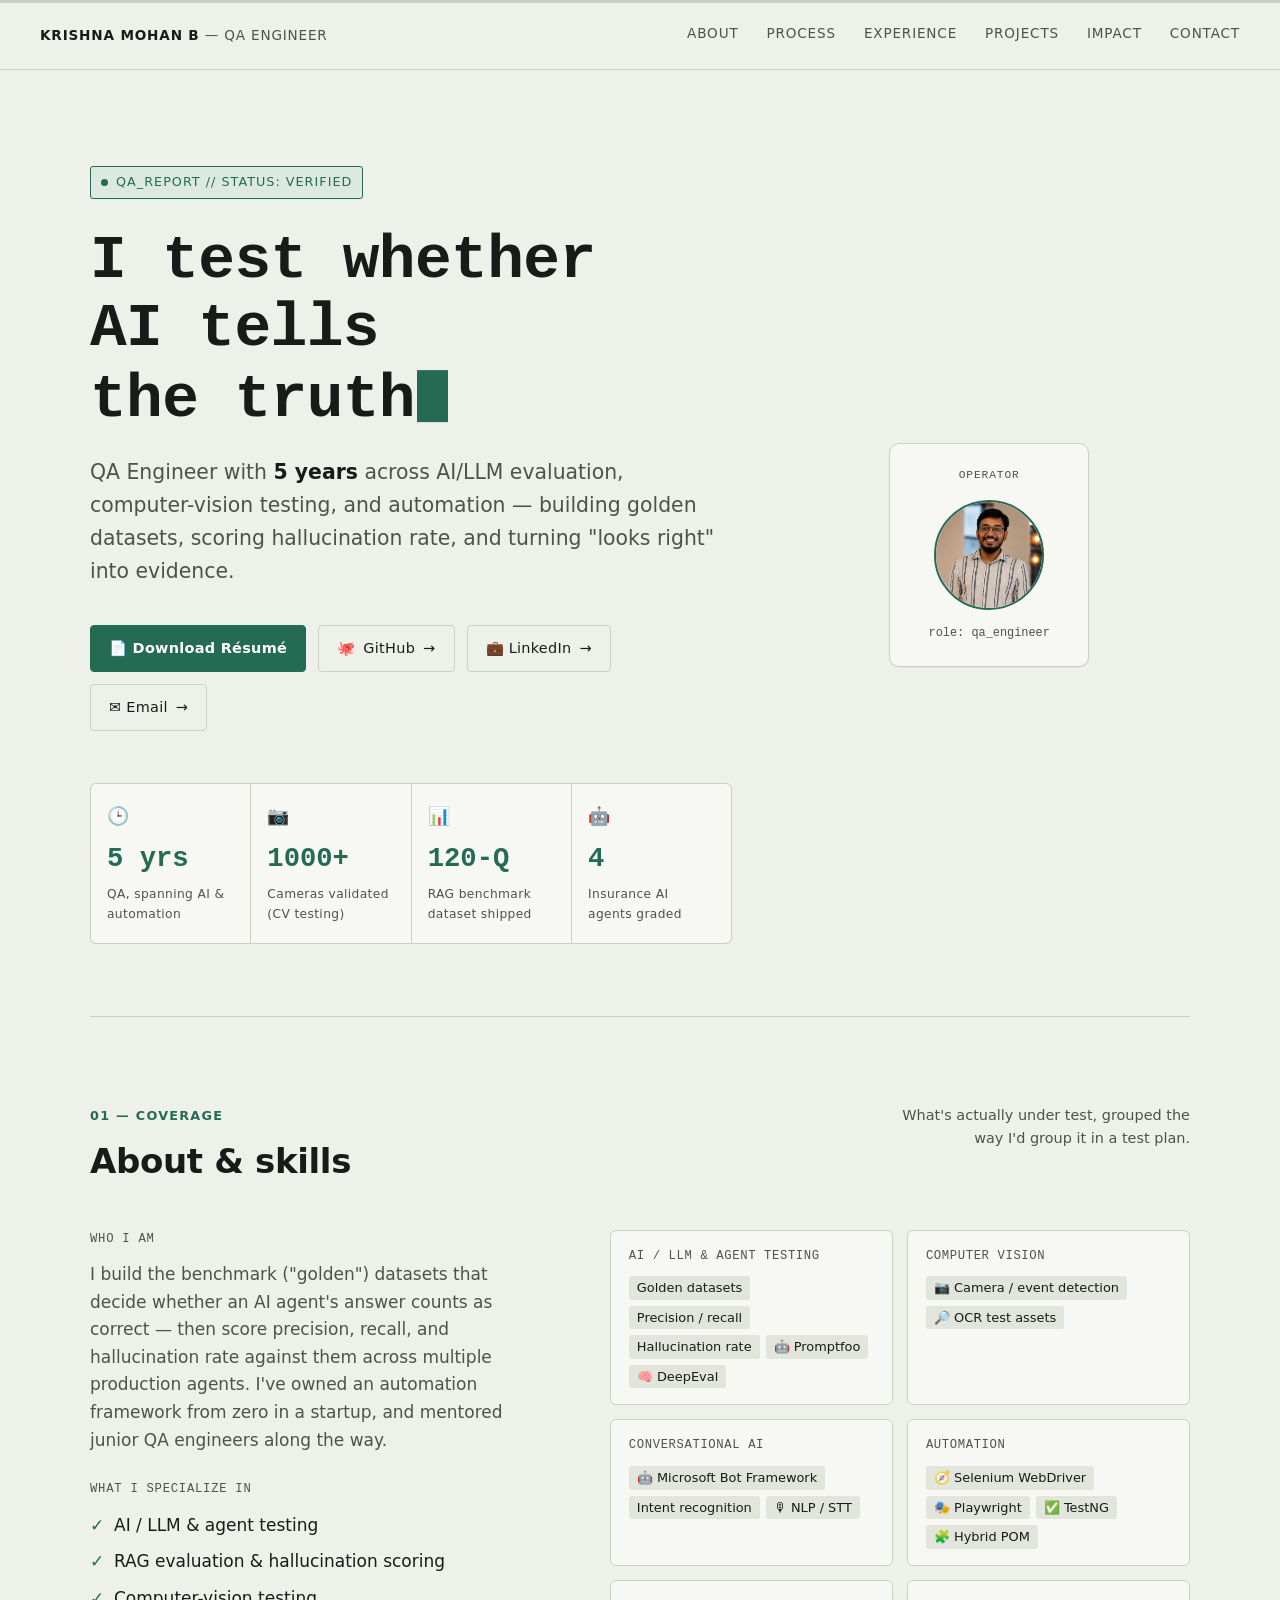
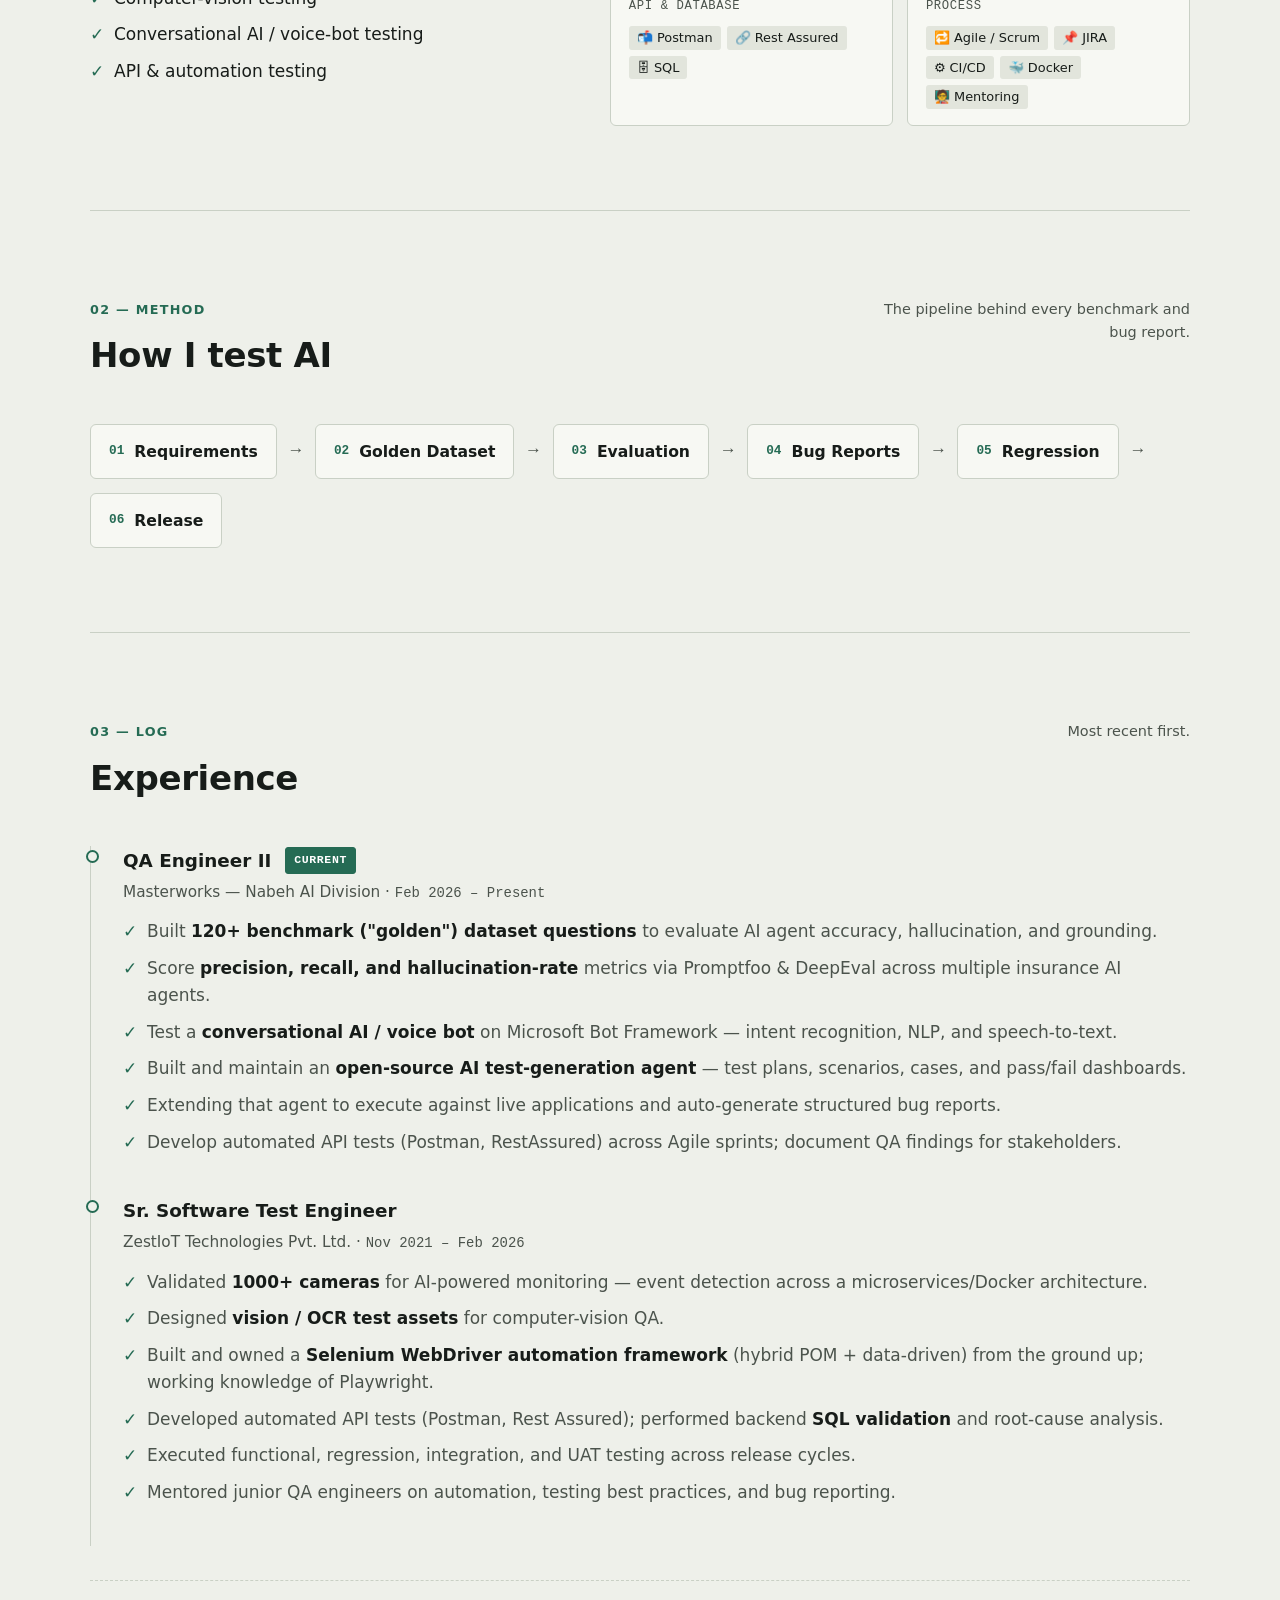
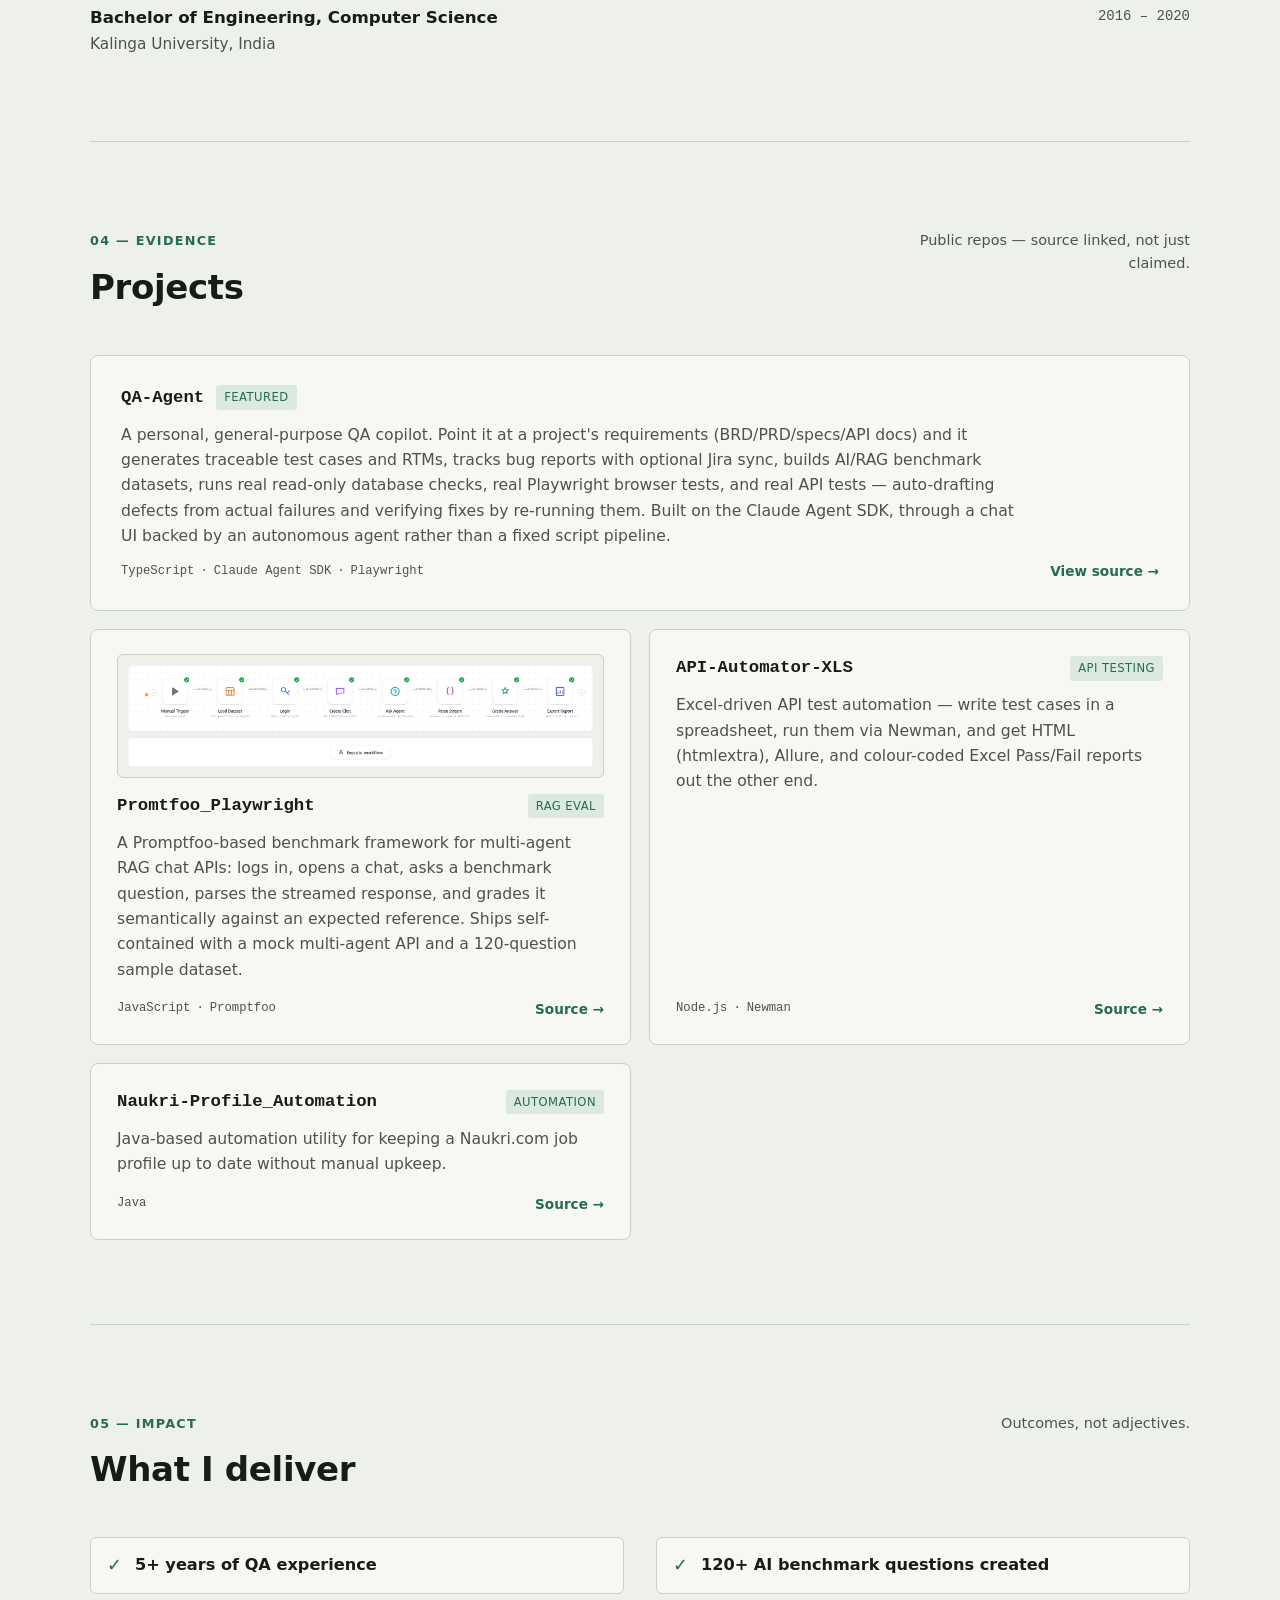
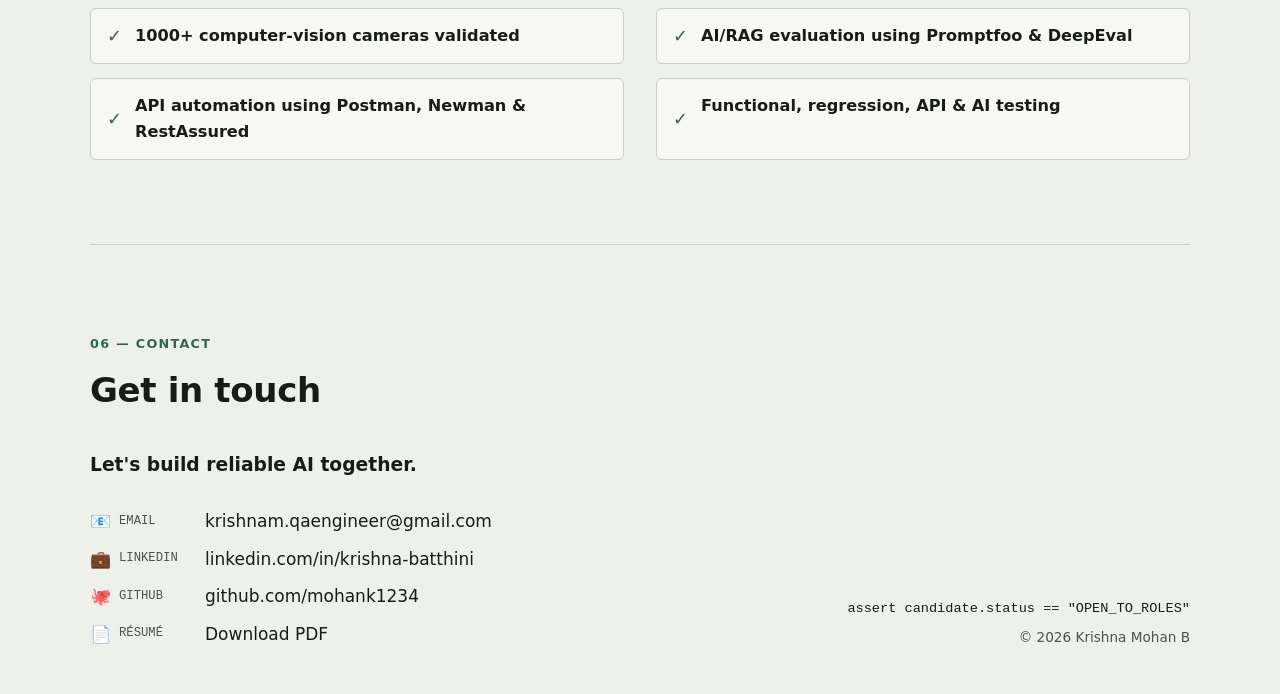
==== index.html @ fca9811e "Add hero photo, process/impact sections, mobile nav, and scroll polish Adds headshot and project scr" ====
<!doctype html>
<html lang="en">
<head>
<meta charset="UTF-8">
<meta name="viewport" content="width=device-width, initial-scale=1.0">
<meta name="description" content="QA Engineer specializing in AI/LLM evaluation, computer-vision testing, and automation.">
<title>Krishna Mohan B — QA Engineer, AI Testing &amp; Automation</title>
<style>
  :root {
    --paper: #EEF0EA;
    --paper-raised: #F7F8F3;
    --ink: #171C19;
    --ink-dim: #4B534C;
    --line: #C9D0C5;
    --accent: #256B54;
    --accent-ink: #FFFFFF;
    --accent-soft: #DCE9E1;
    --neutral-pill: #E2E5DC;
    --shadow: 0 1px 0 rgba(23,28,25,0.06);
  }
  @media (prefers-color-scheme: dark) {
    :root {
      --paper: #10130F;
      --paper-raised: #171B15;
      --ink: #E7EAE1;
      --ink-dim: #9CA69B;
      --line: #2B322A;
      --accent: #4FAE8D;
      --accent-ink: #0B140F;
      --accent-soft: #1D362D;
      --neutral-pill: #1E241C;
      --shadow: 0 1px 0 rgba(0,0,0,0.3);
    }
  }
  :root[data-theme="dark"] {
    --paper: #10130F;
    --paper-raised: #171B15;
    --ink: #E7EAE1;
    --ink-dim: #9CA69B;
    --line: #2B322A;
    --accent: #4FAE8D;
    --accent-ink: #0B140F;
    --accent-soft: #1D362D;
    --neutral-pill: #1E241C;
    --shadow: 0 1px 0 rgba(0,0,0,0.3);
  }
  :root[data-theme="light"] {
    --paper: #EEF0EA;
    --paper-raised: #F7F8F3;
    --ink: #171C19;
    --ink-dim: #4B534C;
    --line: #C9D0C5;
    --accent: #256B54;
    --accent-ink: #FFFFFF;
    --accent-soft: #DCE9E1;
    --neutral-pill: #E2E5DC;
    --shadow: 0 1px 0 rgba(23,28,25,0.06);
  }

  * { box-sizing: border-box; }
  html { -webkit-text-size-adjust: 100%; font-size: 17px; scroll-behavior: smooth; }
  body {
    margin: 0;
    background: var(--paper);
    color: var(--ink);
    font-family: "Segoe UI", ui-sans-serif, system-ui, -apple-system, Roboto, sans-serif;
    line-height: 1.62;
    -webkit-font-smoothing: antialiased;
  }
  @media (prefers-reduced-motion: reduce) { html { scroll-behavior: auto; } }
  .mono {
    font-family: ui-monospace, Consolas, "Cascadia Mono", "Cascadia Code", "SFMono-Regular", Menlo, monospace;
    font-variant-numeric: tabular-nums;
  }
  a { color: inherit; }
  a:focus-visible, button:focus-visible {
    outline: 2px solid var(--accent);
    outline-offset: 3px;
  }
  ::selection { background: var(--accent-soft); }

  .wrap {
    max-width: 1180px;
    margin: 0 auto;
    padding: 0 clamp(20px, 5vw, 40px);
  }
  .prose { max-width: 640px; }

  /* ---------- scroll progress ---------- */
  .scroll-progress { position: fixed; top: 0; left: 0; width: 100%; height: 3px; background: var(--line); z-index: 1000; }
  .scroll-progress-bar { height: 100%; width: 0%; background: var(--accent); }
  @media (prefers-reduced-motion: no-preference) { .scroll-progress-bar { transition: width 0.08s linear; } }

  /* ---------- scroll reveal ---------- */
  .reveal { opacity: 0; transform: translateY(18px); transition: opacity 0.6s ease, transform 0.6s ease; }
  .reveal.in-view { opacity: 1; transform: none; }
  @media (prefers-reduced-motion: reduce) { .reveal { opacity: 1; transform: none; transition: none; } }

  /* ---------- top bar ---------- */
  .topbar {
    display: flex;
    align-items: center;
    justify-content: space-between;
    padding: 22px clamp(20px, 5vw, 40px);
    border-bottom: 1px solid var(--line);
  }
  .brand {
    font-size: 0.8rem;
    letter-spacing: 0.06em;
    text-transform: uppercase;
    color: var(--ink-dim);
  }
  .brand strong { color: var(--ink); font-weight: 700; }
  .topbar nav { display: flex; gap: clamp(14px, 3vw, 28px); }
  .topbar nav a {
    text-decoration: none;
    font-size: 0.8rem;
    letter-spacing: 0.06em;
    text-transform: uppercase;
    color: var(--ink-dim);
    border-bottom: 1px solid transparent;
    padding-bottom: 2px;
    transition: color 0.15s ease, border-color 0.15s ease;
  }
  .topbar nav a:hover { color: var(--ink); border-color: var(--line); }
  .nav-toggle {
    display: none; background: none; border: 1px solid var(--line); border-radius: 4px;
    color: var(--ink); font-size: 1rem; line-height: 1; padding: 7px 11px; cursor: pointer;
  }
  .nav-toggle:hover { border-color: var(--accent); }
  @media (max-width: 700px) {
    .nav-toggle { display: inline-flex; }
    .topbar { position: relative; }
    .topbar nav {
      display: none; position: absolute; top: 100%; left: 0; right: 0;
      flex-direction: column; gap: 16px; background: var(--paper);
      border-bottom: 1px solid var(--line); padding: 20px clamp(20px, 5vw, 40px) 24px;
      box-shadow: 0 6px 16px rgba(0,0,0,0.12); z-index: 900;
    }
    .topbar nav.open { display: flex; }
  }

  /* ---------- hero ---------- */
  .hero { padding: clamp(48px, 9vw, 96px) 0 clamp(40px, 7vw, 72px); }
  .hero-grid { display: grid; grid-template-columns: 1fr; gap: 40px; align-items: center; }
  @media (min-width: 900px) { .hero-grid { grid-template-columns: 1.6fr 1fr; gap: 56px; } }
  .hero-photo { display: flex; justify-content: center; order: -1; }
  @media (min-width: 900px) { .hero-photo { order: 0; } }
  .avatar-frame {
    width: 200px; text-align: center; background: var(--paper-raised);
    border: 1px solid var(--line); border-radius: 10px; padding: 22px; box-shadow: var(--shadow);
  }
  .avatar-tag {
    font-family: ui-monospace, Consolas, monospace; font-size: 0.66rem; letter-spacing: 0.08em;
    text-transform: uppercase; color: var(--ink-dim); display: block; margin-bottom: 16px;
  }
  .avatar-initials {
    width: 110px; height: 110px; margin: 0 auto 14px; border-radius: 50%;
    background: var(--accent-soft); border: 2px solid var(--accent);
    display: flex; align-items: center; justify-content: center;
    font-family: ui-monospace, Consolas, monospace; font-weight: 700; font-size: 2rem; color: var(--accent);
  }
  .avatar-photo {
    width: 110px; height: 110px; margin: 0 auto 14px; border-radius: 50%;
    border: 2px solid var(--accent); object-fit: cover; display: block;
  }
  .avatar-sub { font-family: ui-monospace, Consolas, monospace; font-size: 0.7rem; color: var(--ink-dim); display: block; }
  .status-tag {
    display: inline-flex;
    align-items: center;
    gap: 8px;
    font-size: 0.75rem;
    letter-spacing: 0.08em;
    text-transform: uppercase;
    color: var(--accent);
    background: var(--accent-soft);
    border: 1px solid var(--accent);
    border-radius: 3px;
    padding: 5px 10px;
    margin-bottom: 28px;
  }
  .status-dot {
    width: 7px; height: 7px; border-radius: 50%;
    background: var(--accent);
    box-shadow: 0 0 0 0 var(--accent);
    animation: pulse 2.2s ease-in-out infinite;
  }
  @media (prefers-reduced-motion: reduce) { .status-dot { animation: none; } .cursor { animation: none; } }
  @keyframes pulse {
    0%, 100% { box-shadow: 0 0 0 0 rgba(37,107,84,0.35); }
    50% { box-shadow: 0 0 0 5px rgba(37,107,84,0); }
  }

  h1.headline {
    font-family: ui-monospace, Consolas, "Cascadia Mono", "Cascadia Code", "SFMono-Regular", Menlo, monospace;
    font-weight: 700;
    font-size: clamp(2.1rem, 5.6vw, 3.6rem);
    line-height: 1.12;
    letter-spacing: -0.01em;
    text-wrap: balance;
    margin: 0 0 22px;
    max-width: 15ch;
  }
  .cursor {
    display: inline-block;
    width: 0.5em; height: 0.85em;
    background: var(--accent);
    margin-left: 2px;
    transform: translateY(0.1em);
    animation: blink 1s step-start infinite;
  }
  @keyframes blink { 50% { opacity: 0; } }

  .hero-sub {
    font-size: clamp(1.05rem, 2.2vw, 1.2rem);
    color: var(--ink-dim);
    max-width: 56ch;
    margin: 0 0 36px;
  }
  .hero-sub b { color: var(--ink); font-weight: 600; }

  .cta-row { display: flex; flex-wrap: wrap; gap: 12px; margin-bottom: 52px; }
  .btn {
    display: inline-flex; align-items: center; gap: 8px;
    font-size: 0.85rem; letter-spacing: 0.02em;
    text-decoration: none;
    padding: 11px 18px;
    border-radius: 4px;
    border: 1px solid var(--line);
    color: var(--ink);
    transition: border-color 0.15s ease, background 0.15s ease, transform 0.1s ease;
  }
  .btn:hover { border-color: var(--accent); transform: translateY(-1px); }
  .btn.primary {
    background: var(--accent);
    border-color: var(--accent);
    color: var(--accent-ink);
    font-weight: 600;
  }
  .btn.primary:hover { opacity: 0.92; }
  .btn-arrow { display: inline-block; transition: transform 0.15s ease; }
  .btn:hover .btn-arrow { transform: translateX(3px); }
  .btn:hover .icon-flip { display: inline-block; transform: rotate(-10deg); }

  .stat-strip {
    display: grid;
    grid-template-columns: repeat(4, 1fr);
    gap: 1px;
    background: var(--line);
    border: 1px solid var(--line);
    border-radius: 6px;
    overflow: hidden;
  }
  .stat {
    background: var(--paper-raised);
    padding: 18px 16px;
  }
  .stat .num {
    font-family: ui-monospace, Consolas, "Cascadia Mono", monospace;
    font-size: clamp(1.25rem, 2.6vw, 1.6rem);
    font-weight: 700;
    color: var(--accent);
    display: block;
  }
  .stat .label {
    font-size: 0.72rem;
    color: var(--ink-dim);
    letter-spacing: 0.03em;
    margin-top: 4px;
    display: block;
  }
  .stat-icon { font-size: 1.05rem; display: block; margin-bottom: 6px; }
  .stat { transition: transform 0.15s ease, background 0.15s ease; }
  .stat:hover { transform: translateY(-3px); }
  @media (max-width: 640px) { .stat-strip { grid-template-columns: repeat(2, 1fr); } }

  /* ---------- sections ---------- */
  section { padding: clamp(48px, 8vw, 84px) 0; border-top: 1px solid var(--line); }
  .section-head {
    display: flex; align-items: baseline; justify-content: space-between;
    gap: 20px; margin-bottom: 40px; flex-wrap: wrap;
  }
  .eyebrow {
    font-size: 0.75rem;
    letter-spacing: 0.1em;
    text-transform: uppercase;
    color: var(--accent);
    font-weight: 600;
  }
  h2.section-title {
    font-size: clamp(1.5rem, 3.2vw, 2rem);
    margin: 6px 0 0;
    letter-spacing: -0.01em;
    text-wrap: balance;
  }
  .section-note {
    font-size: 0.85rem;
    color: var(--ink-dim);
    max-width: 34ch;
    text-align: right;
  }
  @media (max-width: 640px) { .section-note { text-align: left; } }

  /* ---------- about / skills ---------- */
  .about-grid { display: grid; grid-template-columns: 1.1fr 1.4fr; gap: clamp(32px, 5vw, 64px); }
  @media (max-width: 800px) { .about-grid { grid-template-columns: 1fr; } }
  .about-grid p { color: var(--ink-dim); margin: 0 0 16px; }
  .about-grid p:last-child { margin-bottom: 0; }
  .sub-eyebrow {
    font-family: ui-monospace, Consolas, monospace; font-size: 0.72rem; letter-spacing: 0.06em;
    text-transform: uppercase; color: var(--ink-dim); display: block; margin: 26px 0 12px;
  }
  .sub-eyebrow:first-child { margin-top: 0; }
  .check-list { list-style: none; margin: 0 0 8px; padding: 0; display: grid; gap: 9px; }
  .check-list li { position: relative; padding-left: 24px; color: var(--ink); }
  .check-list li::before { content: "✓"; position: absolute; left: 0; color: var(--accent); font-weight: 700; }

  /* ---------- process ---------- */
  .process-flow { display: flex; flex-wrap: wrap; align-items: center; gap: 14px; }
  .process-step {
    display: flex; align-items: center; gap: 10px; background: var(--paper-raised);
    border: 1px solid var(--line); border-radius: 6px; padding: 14px 18px;
    transition: transform 0.15s ease;
  }
  .process-step:hover { transform: translateY(-3px); }
  .process-step .step-num { color: var(--accent); font-weight: 700; font-size: 0.75rem; }
  .process-step .step-label { font-size: 0.92rem; font-weight: 600; }
  .process-arrow { color: var(--ink-dim); font-size: 1rem; }
  @media (max-width: 700px) {
    .process-flow { flex-direction: column; align-items: stretch; }
    .process-step { width: 100%; }
    .process-arrow { transform: rotate(90deg); margin-left: 20px; }
  }

  .coverage { display: grid; grid-template-columns: 1fr 1fr; gap: 14px; }
  @media (max-width: 520px) { .coverage { grid-template-columns: 1fr; } }
  .coverage-item {
    background: var(--paper-raised);
    border: 1px solid var(--line);
    border-radius: 6px;
    padding: 16px 18px;
  }
  .coverage-item .cat {
    font-family: ui-monospace, Consolas, monospace;
    font-size: 0.72rem;
    letter-spacing: 0.05em;
    text-transform: uppercase;
    color: var(--ink-dim);
    display: block;
    margin-bottom: 10px;
  }
  .tag-row { display: flex; flex-wrap: wrap; gap: 6px; }
  .tag {
    font-size: 0.76rem;
    background: var(--neutral-pill);
    color: var(--ink);
    border-radius: 3px;
    padding: 4px 8px;
    line-height: 1.2;
  }

  /* ---------- experience ---------- */
  .timeline { position: relative; }
  .entry { position: relative; padding: 0 0 40px 32px; border-left: 1px solid var(--line); }
  .entry:last-child { padding-bottom: 0; }
  .entry::before {
    content: "";
    position: absolute; left: -5px; top: 4px;
    width: 9px; height: 9px; border-radius: 50%;
    background: var(--paper); border: 2px solid var(--accent);
  }
  .entry-head {
    display: flex; flex-wrap: wrap; align-items: center; gap: 10px 14px;
    margin-bottom: 4px;
  }
  .role { font-size: 1.08rem; font-weight: 700; }
  .pill {
    font-family: ui-monospace, Consolas, monospace;
    font-size: 0.68rem; letter-spacing: 0.05em; text-transform: uppercase;
    padding: 3px 8px; border-radius: 3px;
    border: 1px solid var(--line); color: var(--ink-dim);
  }
  .pill.current { background: var(--accent); border-color: var(--accent); color: var(--accent-ink); font-weight: 700; }
  .company-line {
    font-size: 0.9rem; color: var(--ink-dim); margin-bottom: 14px;
  }
  .dates { font-family: ui-monospace, Consolas, monospace; font-size: 0.82rem; }
  .entry ul { margin: 0; padding: 0; color: var(--ink-dim); list-style: none; display: grid; gap: 9px; }
  .entry li { position: relative; padding-left: 24px; margin-bottom: 0; }
  .entry li::before { content: "✓"; position: absolute; left: 0; color: var(--accent); font-weight: 700; }
  .entry li b { color: var(--ink); font-weight: 600; }
  .edu {
    margin-top: 34px; padding-top: 24px; border-top: 1px dashed var(--line);
    display: flex; justify-content: space-between; flex-wrap: wrap; gap: 8px;
  }
  .edu .role { font-size: 0.98rem; }
  .edu .company-line { margin-bottom: 0; }

  /* ---------- projects ---------- */
  .project-featured {
    display: grid; grid-template-columns: 1fr auto; gap: 20px;
    background: var(--paper-raised); border: 1px solid var(--line); border-radius: 8px;
    padding: 28px 30px; margin-bottom: 18px;
    transition: transform 0.15s ease, box-shadow 0.15s ease;
  }
  .project-featured:hover, .card:hover { transform: translateY(-4px); box-shadow: 0 10px 24px rgba(0,0,0,0.14); }
  @media (max-width: 640px) { .project-featured { grid-template-columns: 1fr; } }
  .proj-grid { display: grid; grid-template-columns: 1fr 1fr; gap: 18px; }
  @media (max-width: 680px) { .proj-grid { grid-template-columns: 1fr; } }
  .card {
    background: var(--paper-raised); border: 1px solid var(--line); border-radius: 8px;
    padding: 24px 26px; display: flex; flex-direction: column;
    transition: transform 0.15s ease, box-shadow 0.15s ease;
  }
  .proj-top { display: flex; align-items: center; justify-content: space-between; gap: 12px; margin-bottom: 10px; }
  .proj-name { font-family: ui-monospace, Consolas, monospace; font-weight: 700; font-size: 1.02rem; }
  .badge {
    font-size: 0.68rem; letter-spacing: 0.04em; text-transform: uppercase;
    color: var(--accent); background: var(--accent-soft);
    border-radius: 3px; padding: 3px 8px; white-space: nowrap;
  }
  .proj-shot {
    background: var(--paper); border: 1px solid var(--line); border-radius: 6px;
    padding: 10px; margin-bottom: 14px;
  }
  .proj-shot img { width: 100%; height: auto; display: block; border-radius: 3px; }
  .proj-desc { color: var(--ink-dim); font-size: 0.92rem; margin: 0 0 16px; flex-grow: 1; }
  .proj-foot { display: flex; align-items: center; justify-content: space-between; gap: 12px; flex-wrap: wrap; }
  .stack-tags { display: flex; flex-wrap: wrap; gap: 6px; }
  .stack-tag { font-size: 0.72rem; color: var(--ink-dim); font-family: ui-monospace, Consolas, monospace; }
  .src-link {
    font-size: 0.8rem; text-decoration: none; color: var(--accent); font-weight: 600;
    white-space: nowrap;
  }
  .src-link:hover { text-decoration: underline; }
  .src-link .btn-arrow { display: inline-block; transition: transform 0.15s ease; }
  .src-link:hover .btn-arrow { transform: translateX(3px); }

  /* ---------- impact ---------- */
  .impact-list {
    list-style: none; margin: 0; padding: 0;
    display: grid; grid-template-columns: 1fr 1fr; gap: 14px 32px;
  }
  @media (max-width: 700px) { .impact-list { grid-template-columns: 1fr; } }
  .impact-list li {
    position: relative; padding: 14px 18px 14px 44px;
    background: var(--paper-raised); border: 1px solid var(--line); border-radius: 6px;
    font-size: 0.95rem; font-weight: 600;
    transition: transform 0.15s ease;
  }
  .impact-list li:hover { transform: translateY(-3px); }
  .impact-list li::before {
    content: "✓"; position: absolute; left: 16px; top: 50%; transform: translateY(-50%);
    color: var(--accent); font-weight: 700; font-size: 1.05rem;
  }

  /* ---------- footer / contact ---------- */
  footer { padding: clamp(48px, 8vw, 84px) 0 48px; border-top: 1px solid var(--line); }
  .contact-tagline { font-size: 1.1rem; font-weight: 600; margin: -8px 0 28px; }
  .contact-grid {
    display: flex; justify-content: space-between; align-items: flex-end; flex-wrap: wrap; gap: 28px;
  }
  .contact-list { display: flex; flex-direction: column; gap: 10px; }
  .contact-list a {
    text-decoration: none; font-size: 1rem; display: inline-flex; align-items: center; gap: 8px;
  }
  .contact-list a:hover { color: var(--accent); }
  .contact-list .k {
    font-family: ui-monospace, Consolas, monospace; font-size: 0.72rem; color: var(--ink-dim); text-transform: uppercase;
    width: 78px; display: inline-block;
  }
  .sign-off { font-size: 0.8rem; color: var(--ink-dim); text-align: right; }
  .sign-off .mono { color: var(--ink); }
  @media (max-width: 640px) { .contact-grid { flex-direction: column; align-items: flex-start; } .sign-off { text-align: left; } }
</style>
</head>
<body>
<div class="scroll-progress"><div class="scroll-progress-bar" id="scrollBar"></div></div>
<div class="topbar">
  <div class="brand"><strong>Krishna Mohan B</strong> — QA Engineer</div>
  <button class="nav-toggle" id="navToggle" aria-label="Toggle navigation" aria-expanded="false">☰</button>
  <nav id="siteNav">
    <a href="#about">About</a>
    <a href="#process">Process</a>
    <a href="#experience">Experience</a>
    <a href="#projects">Projects</a>
    <a href="#impact">Impact</a>
    <a href="#contact">Contact</a>
  </nav>
</div>

<div class="wrap">

  <section class="hero" style="border-top:none;">
    <div class="hero-grid">
      <div>
        <span class="status-tag"><span class="status-dot"></span>QA_REPORT // STATUS: VERIFIED</span>
        <h1 class="headline">I test whether AI tells the truth<span class="cursor"></span></h1>
        <p class="hero-sub">QA Engineer with <b>5 years</b> across AI/LLM evaluation, computer-vision testing, and automation — building golden datasets, scoring hallucination rate, and turning "looks right" into evidence.</p>
        <div class="cta-row">
          <a class="btn primary" id="resume-link" href="Krishna_Mohan_B_Resume.pdf" download="Krishna_Mohan_B_Resume.pdf">📄 Download Résumé</a>
          <a class="btn" href="https://github.com/mohank1234" target="_blank" rel="noopener"><span class="icon-flip">🐙</span> GitHub <span class="btn-arrow">→</span></a>
          <a class="btn" href="https://linkedin.com/in/krishna-batthini" target="_blank" rel="noopener">💼 LinkedIn <span class="btn-arrow">→</span></a>
          <a class="btn" href="mailto:krishnam.qaengineer@gmail.com">✉️ Email <span class="btn-arrow">→</span></a>
        </div>
        <div class="stat-strip">
          <div class="stat"><span class="stat-icon">🕒</span><span class="num mono">5 yrs</span><span class="label">QA, spanning AI &amp; automation</span></div>
          <div class="stat"><span class="stat-icon">📷</span><span class="num mono">1000+</span><span class="label">Cameras validated (CV testing)</span></div>
          <div class="stat"><span class="stat-icon">📊</span><span class="num mono">120-Q</span><span class="label">RAG benchmark dataset shipped</span></div>
          <div class="stat"><span class="stat-icon">🤖</span><span class="num mono">4</span><span class="label">Insurance AI agents graded</span></div>
        </div>
      </div>
      <div class="hero-photo">
        <div class="avatar-frame">
          <span class="avatar-tag">Operator</span>
          <img class="avatar-photo" src="headshot.jpg" alt="Krishna Mohan B">
          <span class="avatar-sub">role: qa_engineer</span>
        </div>
      </div>
    </div>
  </section>

  <section id="about" class="reveal">
    <div class="section-head">
      <div><span class="eyebrow">01 — Coverage</span><h2 class="section-title">About &amp; skills</h2></div>
      <div class="section-note">What's actually under test, grouped the way I'd group it in a test plan.</div>
    </div>
    <div class="about-grid">
      <div class="prose">
        <span class="sub-eyebrow">Who I am</span>
        <p>I build the benchmark ("golden") datasets that decide whether an AI agent's answer counts as correct — then score precision, recall, and hallucination rate against them across multiple production agents. I've owned an automation framework from zero in a startup, and mentored junior QA engineers along the way.</p>
        <span class="sub-eyebrow">What I specialize in</span>
        <ul class="check-list">
          <li>AI / LLM &amp; agent testing</li>
          <li>RAG evaluation &amp; hallucination scoring</li>
          <li>Computer-vision testing</li>
          <li>Conversational AI / voice-bot testing</li>
          <li>API &amp; automation testing</li>
        </ul>
      </div>
      <div class="coverage">
        <div class="coverage-item">
          <span class="cat">AI / LLM &amp; agent testing</span>
          <div class="tag-row">
            <span class="tag">Golden datasets</span><span class="tag">Precision / recall</span>
            <span class="tag">Hallucination rate</span><span class="tag">🤖 Promptfoo</span><span class="tag">🧠 DeepEval</span>
          </div>
        </div>
        <div class="coverage-item">
          <span class="cat">Computer vision</span>
          <div class="tag-row">
            <span class="tag">📷 Camera / event detection</span><span class="tag">🔎 OCR test assets</span>
          </div>
        </div>
        <div class="coverage-item">
          <span class="cat">Conversational AI</span>
          <div class="tag-row">
            <span class="tag">🤖 Microsoft Bot Framework</span><span class="tag">Intent recognition</span><span class="tag">🎙 NLP / STT</span>
          </div>
        </div>
        <div class="coverage-item">
          <span class="cat">Automation</span>
          <div class="tag-row">
            <span class="tag">🧭 Selenium WebDriver</span><span class="tag">🎭 Playwright</span><span class="tag">✅ TestNG</span><span class="tag">🧩 Hybrid POM</span>
          </div>
        </div>
        <div class="coverage-item">
          <span class="cat">API &amp; database</span>
          <div class="tag-row">
            <span class="tag">📬 Postman</span><span class="tag">🔗 Rest Assured</span><span class="tag">🗄 SQL</span>
          </div>
        </div>
        <div class="coverage-item">
          <span class="cat">Process</span>
          <div class="tag-row">
            <span class="tag">🔁 Agile / Scrum</span><span class="tag">📌 JIRA</span><span class="tag">⚙ CI/CD</span><span class="tag">🐳 Docker</span><span class="tag">🧑‍🏫 Mentoring</span>
          </div>
        </div>
      </div>
    </div>
  </section>

  <section id="process" class="reveal">
    <div class="section-head">
      <div><span class="eyebrow">02 — Method</span><h2 class="section-title">How I test AI</h2></div>
      <div class="section-note">The pipeline behind every benchmark and bug report.</div>
    </div>
    <div class="process-flow">
      <div class="process-step"><span class="step-num mono">01</span><span class="step-label">Requirements</span></div>
      <span class="process-arrow mono">→</span>
      <div class="process-step"><span class="step-num mono">02</span><span class="step-label">Golden Dataset</span></div>
      <span class="process-arrow mono">→</span>
      <div class="process-step"><span class="step-num mono">03</span><span class="step-label">Evaluation</span></div>
      <span class="process-arrow mono">→</span>
      <div class="process-step"><span class="step-num mono">04</span><span class="step-label">Bug Reports</span></div>
      <span class="process-arrow mono">→</span>
      <div class="process-step"><span class="step-num mono">05</span><span class="step-label">Regression</span></div>
      <span class="process-arrow mono">→</span>
      <div class="process-step"><span class="step-num mono">06</span><span class="step-label">Release</span></div>
    </div>
  </section>

  <section id="experience" class="reveal">
    <div class="section-head">
      <div><span class="eyebrow">03 — Log</span><h2 class="section-title">Experience</h2></div>
      <div class="section-note">Most recent first.</div>
    </div>
    <div class="timeline">
      <div class="entry">
        <div class="entry-head">
          <span class="role">QA Engineer II</span>
          <span class="pill current">Current</span>
        </div>
        <div class="company-line">Masterworks — Nabeh AI Division · <span class="dates">Feb 2026 – Present</span></div>
        <ul>
          <li>Built <b>120+ benchmark ("golden") dataset questions</b> to evaluate AI agent accuracy, hallucination, and grounding.</li>
          <li>Score <b>precision, recall, and hallucination-rate</b> metrics via Promptfoo &amp; DeepEval across multiple insurance AI agents.</li>
          <li>Test a <b>conversational AI / voice bot</b> on Microsoft Bot Framework — intent recognition, NLP, and speech-to-text.</li>
          <li>Built and maintain an <b>open-source AI test-generation agent</b> — test plans, scenarios, cases, and pass/fail dashboards.</li>
          <li>Extending that agent to execute against live applications and auto-generate structured bug reports.</li>
          <li>Develop automated API tests (Postman, RestAssured) across Agile sprints; document QA findings for stakeholders.</li>
        </ul>
      </div>
      <div class="entry">
        <div class="entry-head">
          <span class="role">Sr. Software Test Engineer</span>
        </div>
        <div class="company-line">ZestIoT Technologies Pvt. Ltd. · <span class="dates">Nov 2021 – Feb 2026</span></div>
        <ul>
          <li>Validated <b>1000+ cameras</b> for AI-powered monitoring — event detection across a microservices/Docker architecture.</li>
          <li>Designed <b>vision / OCR test assets</b> for computer-vision QA.</li>
          <li>Built and owned a <b>Selenium WebDriver automation framework</b> (hybrid POM + data-driven) from the ground up; working knowledge of Playwright.</li>
          <li>Developed automated API tests (Postman, Rest Assured); performed backend <b>SQL validation</b> and root-cause analysis.</li>
          <li>Executed functional, regression, integration, and UAT testing across release cycles.</li>
          <li>Mentored junior QA engineers on automation, testing best practices, and bug reporting.</li>
        </ul>
      </div>
      <div class="edu">
        <div>
          <div class="role">Bachelor of Engineering, Computer Science</div>
          <div class="company-line">Kalinga University, India</div>
        </div>
        <div class="dates" style="color:var(--ink-dim);">2016 – 2020</div>
      </div>
    </div>
  </section>

  <section id="projects" class="reveal">
    <div class="section-head">
      <div><span class="eyebrow">04 — Evidence</span><h2 class="section-title">Projects</h2></div>
      <div class="section-note">Public repos — source linked, not just claimed.</div>
    </div>

    <div class="project-featured">
      <div>
        <div class="proj-top" style="justify-content:flex-start; gap:12px;">
          <span class="proj-name">QA-Agent</span>
          <span class="badge">Featured</span>
        </div>
        <p class="proj-desc" style="margin-bottom:14px;">A personal, general-purpose QA copilot. Point it at a project's requirements (BRD/PRD/specs/API docs) and it generates traceable test cases and RTMs, tracks bug reports with optional Jira sync, builds AI/RAG benchmark datasets, runs real read-only database checks, real Playwright browser tests, and real API tests — auto-drafting defects from actual failures and verifying fixes by re-running them. Built on the Claude Agent SDK, through a chat UI backed by an autonomous agent rather than a fixed script pipeline.</p>
        <div class="stack-tags">
          <span class="stack-tag">TypeScript</span><span class="stack-tag">·</span>
          <span class="stack-tag">Claude Agent SDK</span><span class="stack-tag">·</span>
          <span class="stack-tag">Playwright</span>
        </div>
      </div>
      <div style="display:flex; align-items:flex-end;">
        <a class="src-link" href="https://github.com/mohank1234/QA-Agent" target="_blank" rel="noopener">View source <span class="btn-arrow">→</span></a>
      </div>
    </div>

    <div class="proj-grid">
      <div class="card">
        <div class="proj-shot"><img src="project-promtfoo.png" alt="Promtfoo_Playwright evaluation pipeline: load dataset, login, create chat, ask agent, parse stream, grade answer, export report" loading="lazy"></div>
        <div class="proj-top">
          <span class="proj-name">Promtfoo_Playwright</span>
          <span class="badge">RAG eval</span>
        </div>
        <p class="proj-desc">A Promptfoo-based benchmark framework for multi-agent RAG chat APIs: logs in, opens a chat, asks a benchmark question, parses the streamed response, and grades it semantically against an expected reference. Ships self-contained with a mock multi-agent API and a 120-question sample dataset.</p>
        <div class="proj-foot">
          <div class="stack-tags"><span class="stack-tag">JavaScript</span><span class="stack-tag">·</span><span class="stack-tag">Promptfoo</span></div>
          <a class="src-link" href="https://github.com/mohank1234/Promtfoo_Playwright" target="_blank" rel="noopener">Source <span class="btn-arrow">→</span></a>
        </div>
      </div>
      <div class="card">
        <div class="proj-top">
          <span class="proj-name">API-Automator-XLS</span>
          <span class="badge">API testing</span>
        </div>
        <p class="proj-desc">Excel-driven API test automation — write test cases in a spreadsheet, run them via Newman, and get HTML (htmlextra), Allure, and colour-coded Excel Pass/Fail reports out the other end.</p>
        <div class="proj-foot">
          <div class="stack-tags"><span class="stack-tag">Node.js</span><span class="stack-tag">·</span><span class="stack-tag">Newman</span></div>
          <a class="src-link" href="https://github.com/mohank1234/API-Automator-XLS" target="_blank" rel="noopener">Source <span class="btn-arrow">→</span></a>
        </div>
      </div>
      <div class="card">
        <div class="proj-top">
          <span class="proj-name">Naukri-Profile_Automation</span>
          <span class="badge">Automation</span>
        </div>
        <p class="proj-desc">Java-based automation utility for keeping a Naukri.com job profile up to date without manual upkeep.</p>
        <div class="proj-foot">
          <div class="stack-tags"><span class="stack-tag">Java</span></div>
          <a class="src-link" href="https://github.com/mohank1234/Naukri-Profile_Automation" target="_blank" rel="noopener">Source <span class="btn-arrow">→</span></a>
        </div>
      </div>
    </div>
  </section>

  <section id="impact" class="reveal">
    <div class="section-head">
      <div><span class="eyebrow">05 — Impact</span><h2 class="section-title">What I deliver</h2></div>
      <div class="section-note">Outcomes, not adjectives.</div>
    </div>
    <ul class="impact-list">
      <li>5+ years of QA experience</li>
      <li>120+ AI benchmark questions created</li>
      <li>1000+ computer-vision cameras validated</li>
      <li>AI/RAG evaluation using Promptfoo &amp; DeepEval</li>
      <li>API automation using Postman, Newman &amp; RestAssured</li>
      <li>Functional, regression, API &amp; AI testing</li>
    </ul>
  </section>

  <footer id="contact" class="reveal">
    <div class="section-head">
      <div><span class="eyebrow">06 — Contact</span><h2 class="section-title">Get in touch</h2></div>
    </div>
    <p class="contact-tagline">Let's build reliable AI together.</p>
    <div class="contact-grid">
      <div class="contact-list">
        <a href="mailto:krishnam.qaengineer@gmail.com">📧 <span class="k">Email</span> krishnam.qaengineer@gmail.com</a>
        <a href="https://linkedin.com/in/krishna-batthini" target="_blank" rel="noopener">💼 <span class="k">LinkedIn</span> linkedin.com/in/krishna-batthini</a>
        <a href="https://github.com/mohank1234" target="_blank" rel="noopener">🐙 <span class="k">GitHub</span> github.com/mohank1234</a>
        <a href="Krishna_Mohan_B_Resume.pdf" id="resume-link-2" download="Krishna_Mohan_B_Resume.pdf">📄 <span class="k">Résumé</span> Download PDF</a>
      </div>
      <div class="sign-off">
        <div class="mono">assert candidate.status == "OPEN_TO_ROLES"</div>
        <div style="margin-top:6px;">© 2026 Krishna Mohan B</div>
      </div>
    </div>
  </footer>

</div>
<script>
(function(){
  var toggle = document.getElementById('navToggle');
  var nav = document.getElementById('siteNav');
  toggle.addEventListener('click', function(){
    var open = nav.classList.toggle('open');
    toggle.setAttribute('aria-expanded', open ? 'true' : 'false');
  });
  nav.querySelectorAll('a').forEach(function(a){
    a.addEventListener('click', function(){
      nav.classList.remove('open');
      toggle.setAttribute('aria-expanded', 'false');
    });
  });
})();
(function(){
  var bar = document.getElementById('scrollBar');
  function updateBar(){
    var h = document.documentElement;
    var scrollable = h.scrollHeight - h.clientHeight;
    var pct = scrollable > 0 ? (h.scrollTop / scrollable) * 100 : 0;
    bar.style.width = pct + '%';
  }
  window.addEventListener('scroll', updateBar, { passive: true });
  window.addEventListener('resize', updateBar);
  updateBar();
})();
(function(){
  var reduce = window.matchMedia('(prefers-reduced-motion: reduce)').matches;
  var els = document.querySelectorAll('.reveal');
  if (reduce || !('IntersectionObserver' in window)) {
    els.forEach(function(el){ el.classList.add('in-view'); });
    return;
  }
  var io = new IntersectionObserver(function(entries){
    entries.forEach(function(entry){
      if (entry.isIntersecting) {
        entry.target.classList.add('in-view');
        io.unobserve(entry.target);
      }
    });
  }, { threshold: 0.12 });
  els.forEach(function(el){ io.observe(el); });
})();
</script>
</body>
</html>
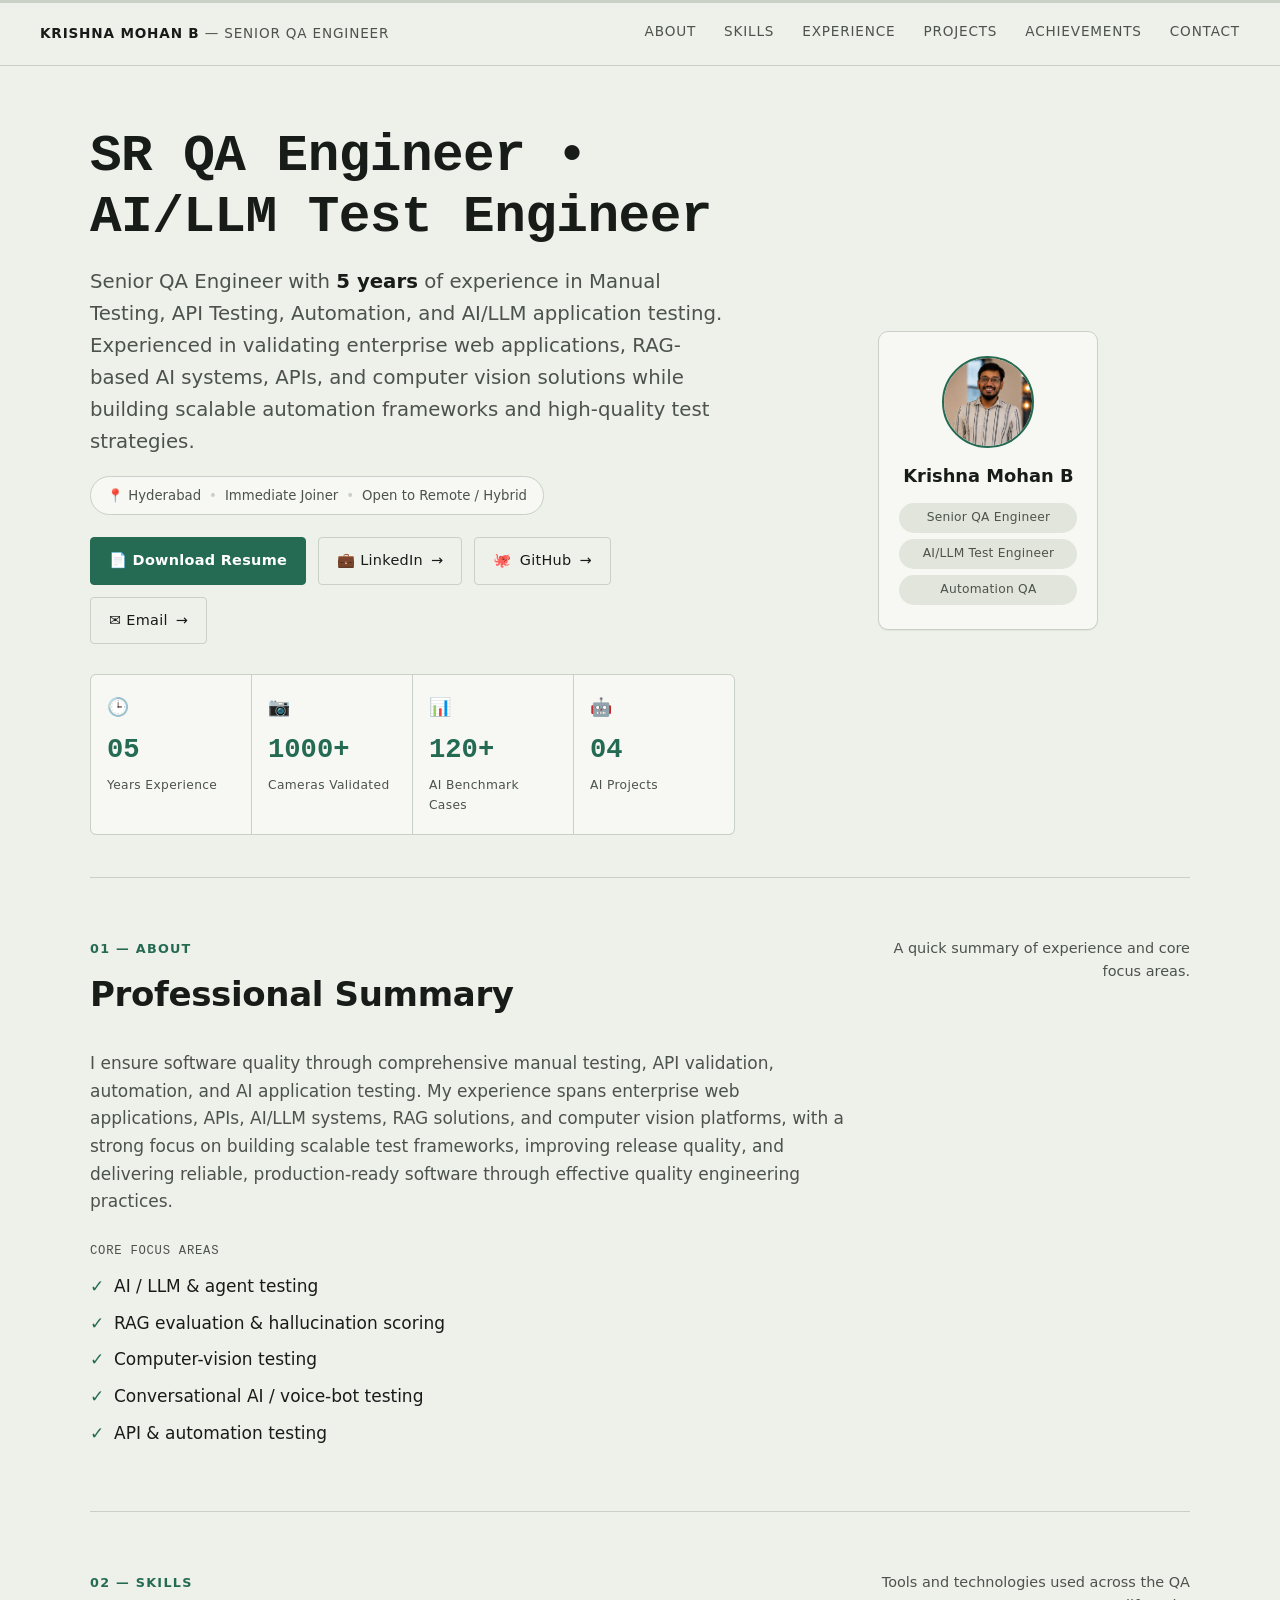
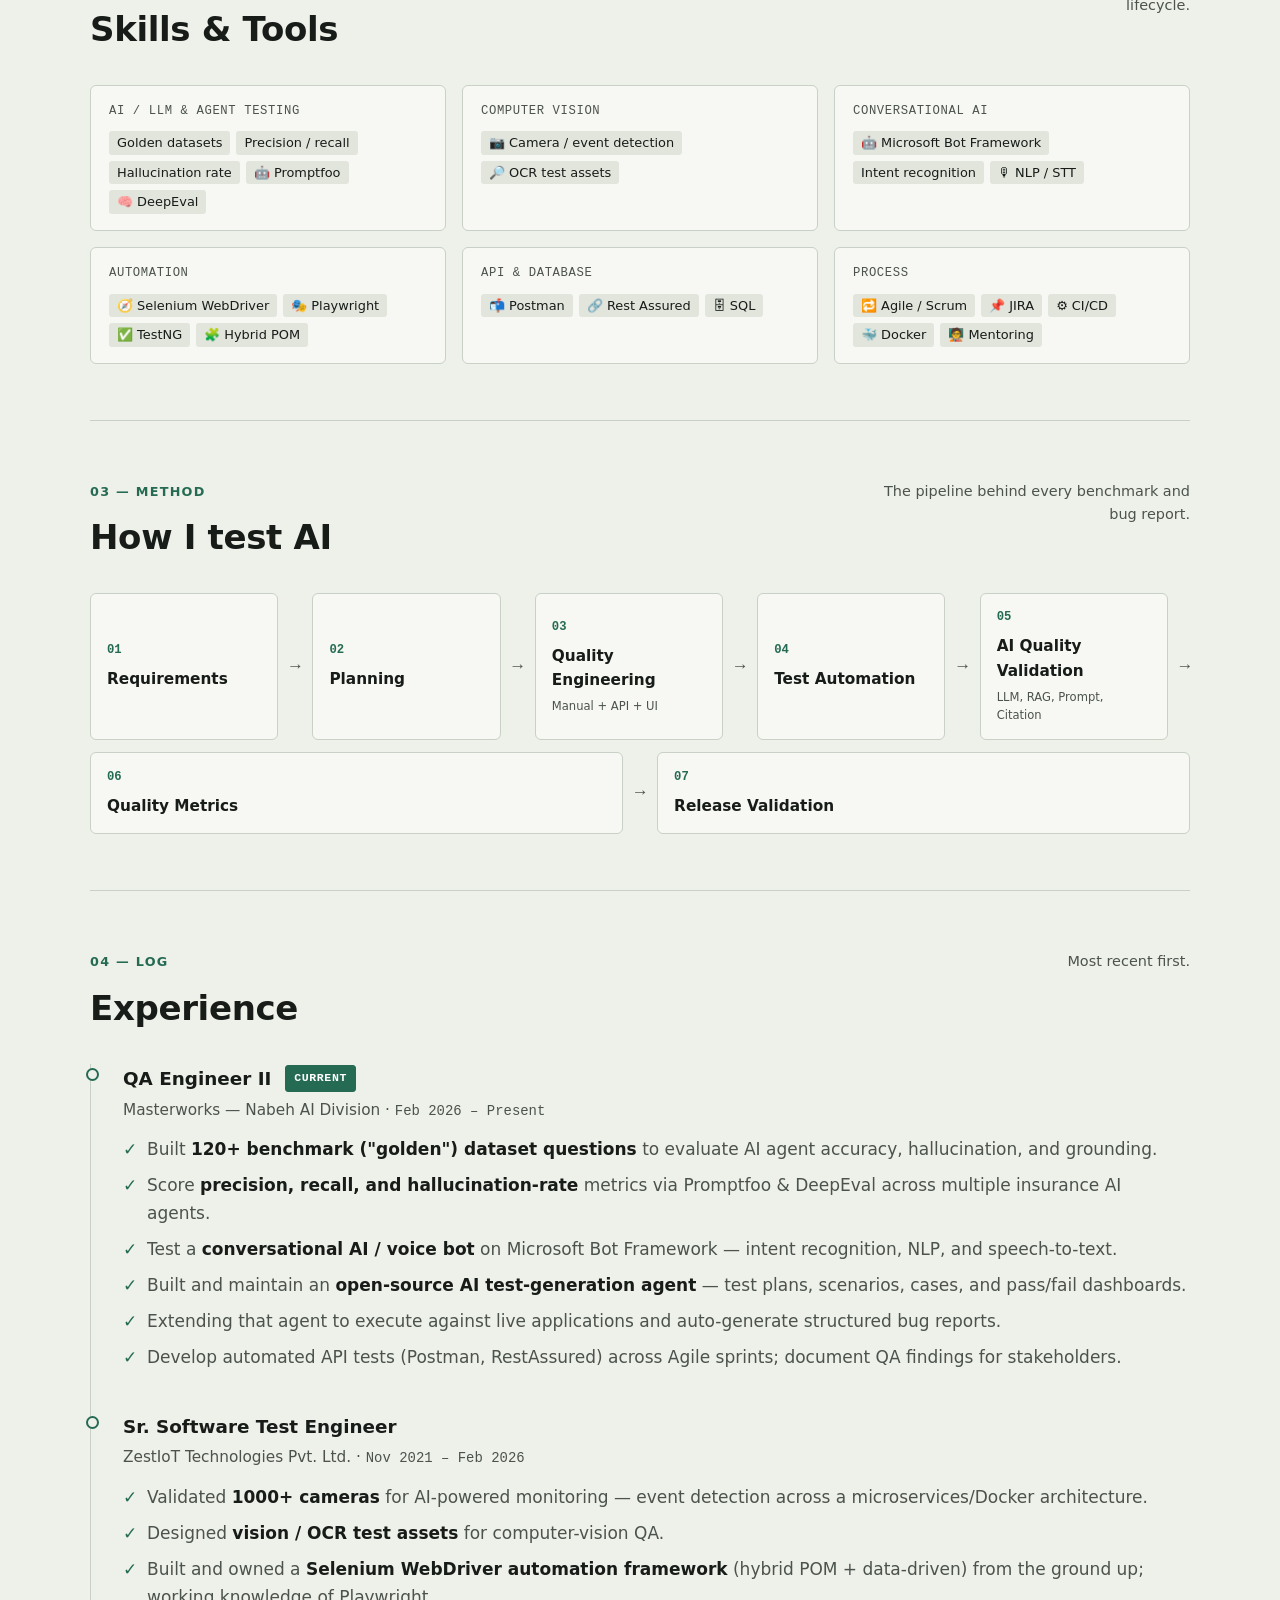
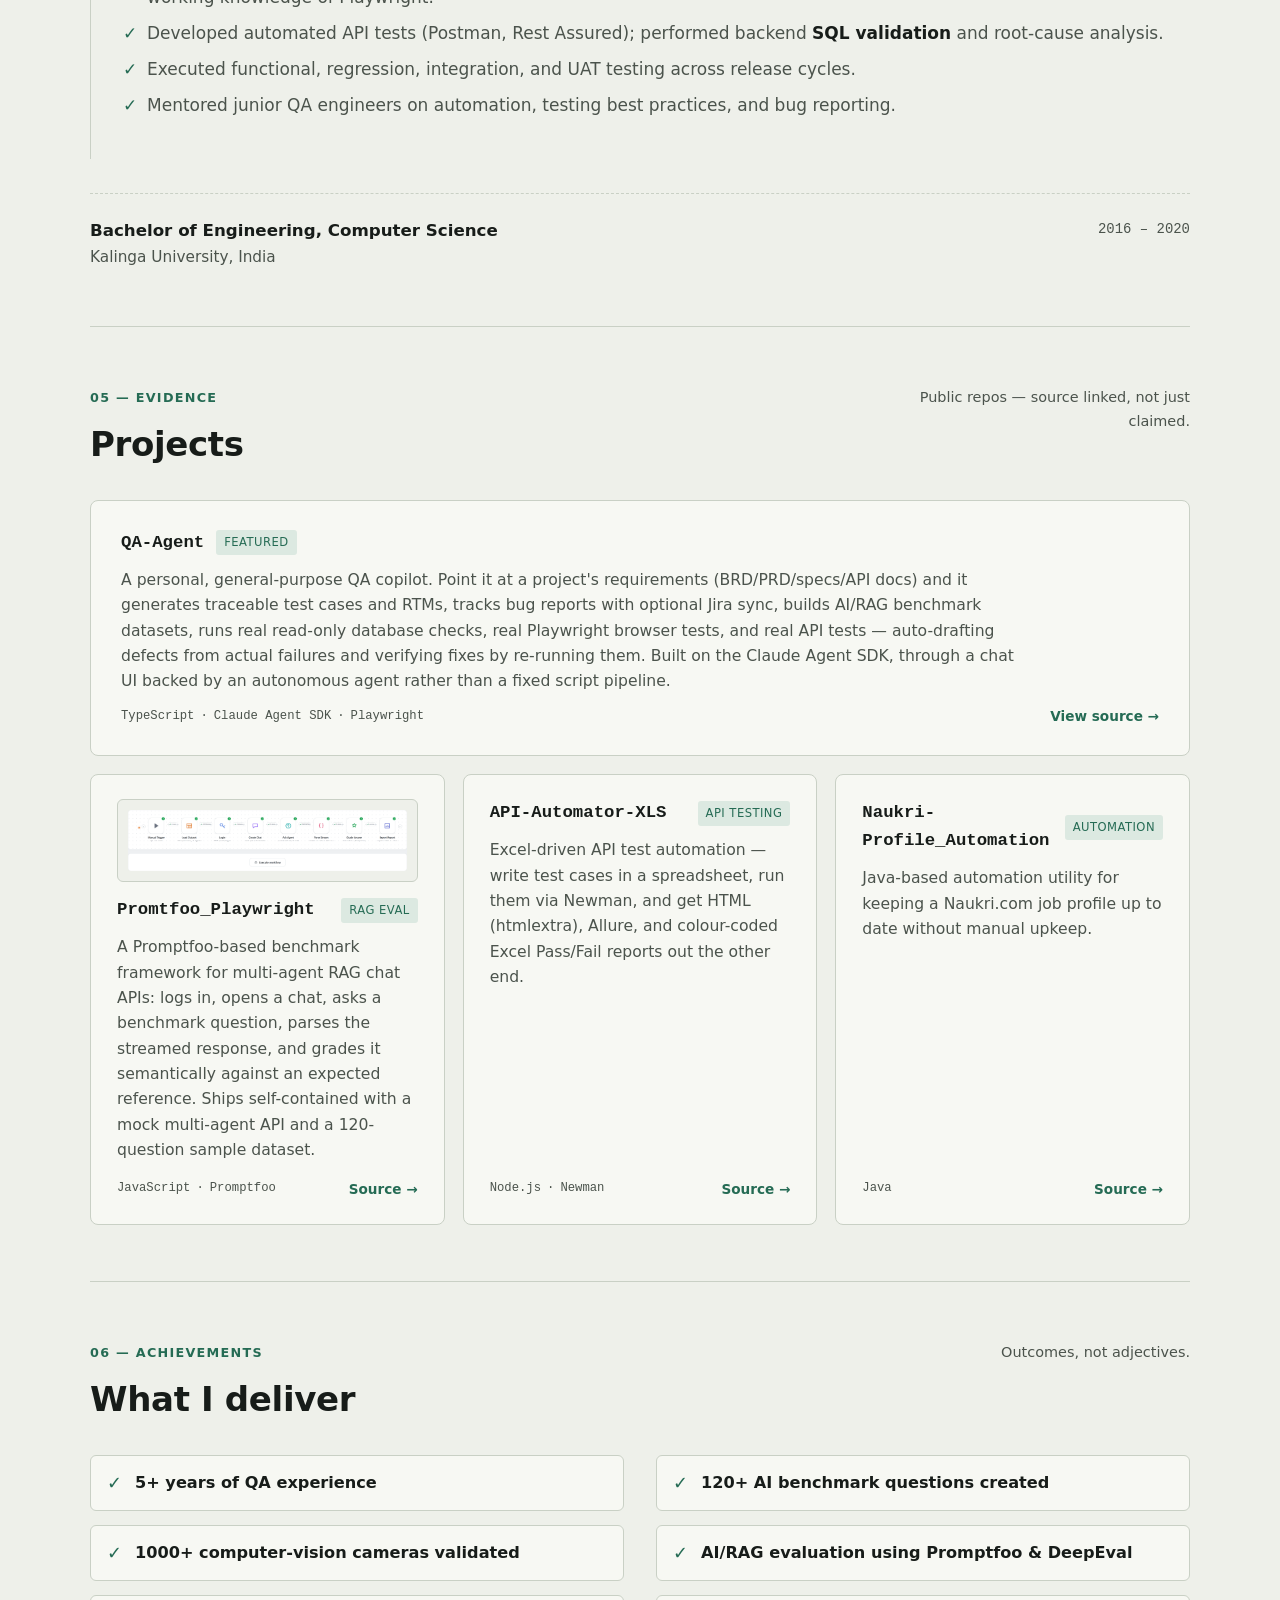
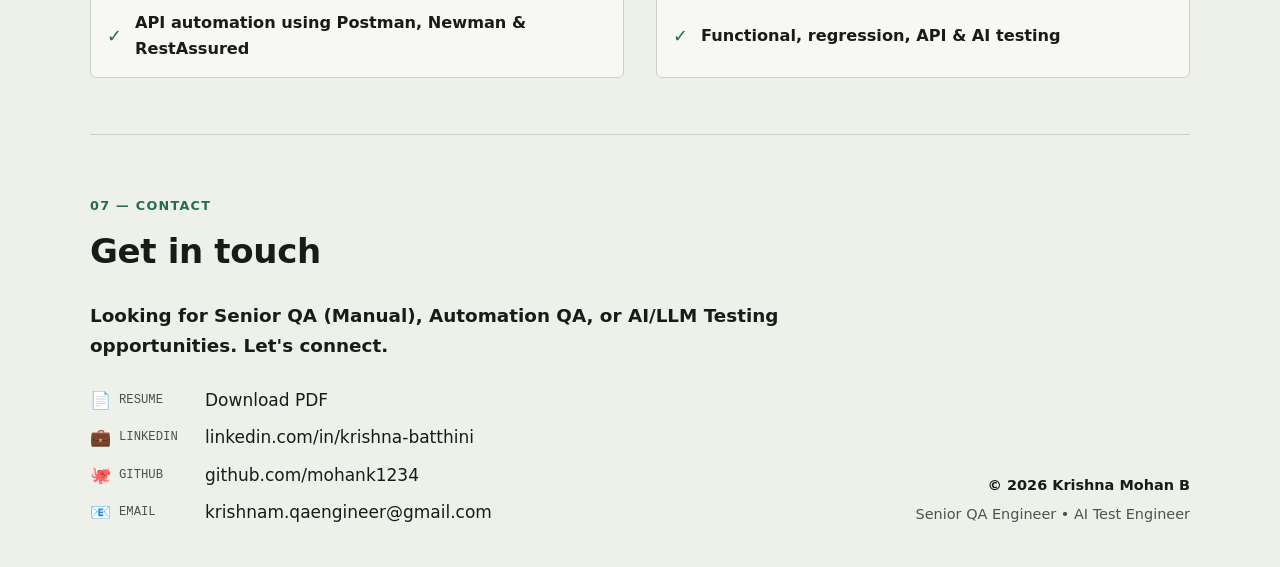
==== commit 20640d59: "Recruiter-focused redesign for Senior QA / AI-LLM Test Engineer roles Splits Skills into its own sec" ====
--- a/index.html
+++ b/index.html
@@ -3,8 +3,8 @@
 <head>
 <meta charset="UTF-8">
 <meta name="viewport" content="width=device-width, initial-scale=1.0">
-<meta name="description" content="QA Engineer specializing in AI/LLM evaluation, computer-vision testing, and automation.">
-<title>Krishna Mohan B — QA Engineer, AI Testing &amp; Automation</title>
+<meta name="description" content="Senior QA Engineer with 5 years of experience in Manual Testing, API Testing, Automation, and AI/LLM application testing.">
+<title>Krishna Mohan B — Senior QA Engineer, AI/LLM Test Engineer</title>
 <style>
   :root {
     --paper: #EEF0EA;
@@ -84,7 +84,7 @@
     margin: 0 auto;
     padding: 0 clamp(20px, 5vw, 40px);
   }
-  .prose { max-width: 640px; }
+  .prose { max-width: 680px; }
 
   /* ---------- scroll progress ---------- */
   .scroll-progress { position: fixed; top: 0; left: 0; width: 100%; height: 3px; background: var(--line); z-index: 1000; }
@@ -101,7 +101,7 @@
     display: flex;
     align-items: center;
     justify-content: space-between;
-    padding: 22px clamp(20px, 5vw, 40px);
+    padding: 20px clamp(20px, 5vw, 40px);
     border-bottom: 1px solid var(--line);
   }
   .brand {
@@ -141,85 +141,58 @@
   }
 
   /* ---------- hero ---------- */
-  .hero { padding: clamp(48px, 9vw, 96px) 0 clamp(40px, 7vw, 72px); }
-  .hero-grid { display: grid; grid-template-columns: 1fr; gap: 40px; align-items: center; }
-  @media (min-width: 900px) { .hero-grid { grid-template-columns: 1.6fr 1fr; gap: 56px; } }
+  .hero { padding: clamp(30px, 6vw, 60px) 0 clamp(22px, 4.5vw, 42px); }
+  .hero-grid { display: grid; grid-template-columns: 1fr; gap: 36px; align-items: center; }
+  @media (min-width: 900px) { .hero-grid { grid-template-columns: 1.6fr 1fr; gap: 52px; } }
   .hero-photo { display: flex; justify-content: center; order: -1; }
   @media (min-width: 900px) { .hero-photo { order: 0; } }
-  .avatar-frame {
-    width: 200px; text-align: center; background: var(--paper-raised);
-    border: 1px solid var(--line); border-radius: 10px; padding: 22px; box-shadow: var(--shadow);
-  }
-  .avatar-tag {
-    font-family: ui-monospace, Consolas, monospace; font-size: 0.66rem; letter-spacing: 0.08em;
-    text-transform: uppercase; color: var(--ink-dim); display: block; margin-bottom: 16px;
-  }
-  .avatar-initials {
-    width: 110px; height: 110px; margin: 0 auto 14px; border-radius: 50%;
-    background: var(--accent-soft); border: 2px solid var(--accent);
-    display: flex; align-items: center; justify-content: center;
-    font-family: ui-monospace, Consolas, monospace; font-weight: 700; font-size: 2rem; color: var(--accent);
-  }
-  .avatar-photo {
-    width: 110px; height: 110px; margin: 0 auto 14px; border-radius: 50%;
+
+  .profile-card {
+    width: 220px; min-height: 250px;
+    display: flex; flex-direction: column; align-items: center; justify-content: center;
+    text-align: center; gap: 8px;
+    background: var(--paper-raised); border: 1px solid var(--line); border-radius: 10px;
+    padding: 24px 20px; box-shadow: var(--shadow);
+  }
+  .profile-photo {
+    width: 92px; height: 92px; margin: 0 auto 6px; border-radius: 50%;
     border: 2px solid var(--accent); object-fit: cover; display: block;
   }
-  .avatar-sub { font-family: ui-monospace, Consolas, monospace; font-size: 0.7rem; color: var(--ink-dim); display: block; }
-  .status-tag {
-    display: inline-flex;
-    align-items: center;
-    gap: 8px;
-    font-size: 0.75rem;
-    letter-spacing: 0.08em;
-    text-transform: uppercase;
-    color: var(--accent);
-    background: var(--accent-soft);
-    border: 1px solid var(--accent);
-    border-radius: 3px;
-    padding: 5px 10px;
-    margin-bottom: 28px;
-  }
-  .status-dot {
-    width: 7px; height: 7px; border-radius: 50%;
-    background: var(--accent);
-    box-shadow: 0 0 0 0 var(--accent);
-    animation: pulse 2.2s ease-in-out infinite;
-  }
-  @media (prefers-reduced-motion: reduce) { .status-dot { animation: none; } .cursor { animation: none; } }
-  @keyframes pulse {
-    0%, 100% { box-shadow: 0 0 0 0 rgba(37,107,84,0.35); }
-    50% { box-shadow: 0 0 0 5px rgba(37,107,84,0); }
-  }
+  .profile-name { font-size: 1.05rem; font-weight: 700; color: var(--ink); }
+  .profile-roles { display: flex; flex-direction: column; gap: 6px; margin-top: 4px; width: 100%; }
+  .profile-role-tag {
+    font-size: 0.72rem; letter-spacing: 0.02em; color: var(--ink-dim);
+    background: var(--neutral-pill); border-radius: 20px; padding: 5px 12px;
+  }
+
+  .recruiter-badge {
+    display: flex; flex-wrap: wrap; align-items: center; gap: 8px;
+    font-size: 0.78rem; color: var(--ink-dim);
+    background: var(--paper-raised); border: 1px solid var(--line); border-radius: 20px;
+    padding: 8px 16px; margin: 0 0 22px; width: fit-content;
+  }
+  .recruiter-badge .dot { color: var(--line); }
 
   h1.headline {
     font-family: ui-monospace, Consolas, "Cascadia Mono", "Cascadia Code", "SFMono-Regular", Menlo, monospace;
     font-weight: 700;
-    font-size: clamp(2.1rem, 5.6vw, 3.6rem);
-    line-height: 1.12;
+    font-size: clamp(1.9rem, 5vw, 3.1rem);
+    line-height: 1.16;
     letter-spacing: -0.01em;
     text-wrap: balance;
-    margin: 0 0 22px;
-    max-width: 15ch;
-  }
-  .cursor {
-    display: inline-block;
-    width: 0.5em; height: 0.85em;
-    background: var(--accent);
-    margin-left: 2px;
-    transform: translateY(0.1em);
-    animation: blink 1s step-start infinite;
-  }
-  @keyframes blink { 50% { opacity: 0; } }
+    margin: 0 0 18px;
+    max-width: 20ch;
+  }
 
   .hero-sub {
-    font-size: clamp(1.05rem, 2.2vw, 1.2rem);
+    font-size: clamp(1.03rem, 2vw, 1.16rem);
     color: var(--ink-dim);
-    max-width: 56ch;
-    margin: 0 0 36px;
+    max-width: 60ch;
+    margin: 0 0 18px;
   }
   .hero-sub b { color: var(--ink); font-weight: 600; }
 
-  .cta-row { display: flex; flex-wrap: wrap; gap: 12px; margin-bottom: 52px; }
+  .cta-row { display: flex; flex-wrap: wrap; gap: 12px; margin-bottom: 30px; }
   .btn {
     display: inline-flex; align-items: center; gap: 8px;
     font-size: 0.85rem; letter-spacing: 0.02em;
@@ -254,7 +227,9 @@
   .stat {
     background: var(--paper-raised);
     padding: 18px 16px;
-  }
+    transition: transform 0.15s ease, background 0.15s ease;
+  }
+  .stat:hover { transform: translateY(-3px); }
   .stat .num {
     font-family: ui-monospace, Consolas, "Cascadia Mono", monospace;
     font-size: clamp(1.25rem, 2.6vw, 1.6rem);
@@ -270,15 +245,13 @@
     display: block;
   }
   .stat-icon { font-size: 1.05rem; display: block; margin-bottom: 6px; }
-  .stat { transition: transform 0.15s ease, background 0.15s ease; }
-  .stat:hover { transform: translateY(-3px); }
   @media (max-width: 640px) { .stat-strip { grid-template-columns: repeat(2, 1fr); } }
 
   /* ---------- sections ---------- */
-  section { padding: clamp(48px, 8vw, 84px) 0; border-top: 1px solid var(--line); }
+  section { padding: clamp(32px, 5.5vw, 56px) 0; border-top: 1px solid var(--line); }
   .section-head {
     display: flex; align-items: baseline; justify-content: space-between;
-    gap: 20px; margin-bottom: 40px; flex-wrap: wrap;
+    gap: 20px; margin-bottom: 28px; flex-wrap: wrap;
   }
   .eyebrow {
     font-size: 0.75rem;
@@ -301,11 +274,8 @@
   }
   @media (max-width: 640px) { .section-note { text-align: left; } }
 
-  /* ---------- about / skills ---------- */
-  .about-grid { display: grid; grid-template-columns: 1.1fr 1.4fr; gap: clamp(32px, 5vw, 64px); }
-  @media (max-width: 800px) { .about-grid { grid-template-columns: 1fr; } }
-  .about-grid p { color: var(--ink-dim); margin: 0 0 16px; }
-  .about-grid p:last-child { margin-bottom: 0; }
+  /* ---------- about ---------- */
+  .prose p { color: var(--ink-dim); margin: 0 0 16px; }
   .sub-eyebrow {
     font-family: ui-monospace, Consolas, monospace; font-size: 0.72rem; letter-spacing: 0.06em;
     text-transform: uppercase; color: var(--ink-dim); display: block; margin: 26px 0 12px;
@@ -315,30 +285,16 @@
   .check-list li { position: relative; padding-left: 24px; color: var(--ink); }
   .check-list li::before { content: "✓"; position: absolute; left: 0; color: var(--accent); font-weight: 700; }
 
-  /* ---------- process ---------- */
-  .process-flow { display: flex; flex-wrap: wrap; align-items: center; gap: 14px; }
-  .process-step {
-    display: flex; align-items: center; gap: 10px; background: var(--paper-raised);
-    border: 1px solid var(--line); border-radius: 6px; padding: 14px 18px;
-    transition: transform 0.15s ease;
-  }
-  .process-step:hover { transform: translateY(-3px); }
-  .process-step .step-num { color: var(--accent); font-weight: 700; font-size: 0.75rem; }
-  .process-step .step-label { font-size: 0.92rem; font-weight: 600; }
-  .process-arrow { color: var(--ink-dim); font-size: 1rem; }
-  @media (max-width: 700px) {
-    .process-flow { flex-direction: column; align-items: stretch; }
-    .process-step { width: 100%; }
-    .process-arrow { transform: rotate(90deg); margin-left: 20px; }
-  }
-
-  .coverage { display: grid; grid-template-columns: 1fr 1fr; gap: 14px; }
-  @media (max-width: 520px) { .coverage { grid-template-columns: 1fr; } }
+  /* ---------- skills ---------- */
+  .coverage { display: grid; grid-template-columns: repeat(3, 1fr); gap: 16px; align-items: stretch; }
+  @media (max-width: 900px) { .coverage { grid-template-columns: repeat(2, 1fr); } }
+  @media (max-width: 560px) { .coverage { grid-template-columns: 1fr; } }
   .coverage-item {
     background: var(--paper-raised);
     border: 1px solid var(--line);
     border-radius: 6px;
     padding: 16px 18px;
+    height: 100%;
   }
   .coverage-item .cat {
     font-family: ui-monospace, Consolas, monospace;
@@ -357,6 +313,26 @@
     border-radius: 3px;
     padding: 4px 8px;
     line-height: 1.2;
+  }
+
+  /* ---------- process ---------- */
+  .process-flow { display: flex; flex-wrap: wrap; align-items: stretch; gap: 12px; }
+  .process-step {
+    display: flex; flex-direction: column; align-items: flex-start; justify-content: center;
+    gap: 4px; flex: 1 1 160px; min-height: 82px;
+    background: var(--paper-raised);
+    border: 1px solid var(--line); border-radius: 6px; padding: 14px 16px;
+    transition: transform 0.15s ease;
+  }
+  .process-step:hover { transform: translateY(-3px); }
+  .process-step .step-num { color: var(--accent); font-weight: 700; font-size: 0.72rem; }
+  .process-step .step-label { font-size: 0.9rem; font-weight: 600; margin-top: 2px; }
+  .process-step .step-sub { font-size: 0.68rem; color: var(--ink-dim); }
+  .process-arrow { color: var(--ink-dim); font-size: 1rem; display: flex; align-items: center; }
+  @media (max-width: 700px) {
+    .process-flow { flex-direction: column; align-items: stretch; }
+    .process-step { width: 100%; }
+    .process-arrow { transform: rotate(90deg); margin-left: 20px; }
   }
 
   /* ---------- experience ---------- */
@@ -386,7 +362,7 @@
   }
   .dates { font-family: ui-monospace, Consolas, monospace; font-size: 0.82rem; }
   .entry ul { margin: 0; padding: 0; color: var(--ink-dim); list-style: none; display: grid; gap: 9px; }
-  .entry li { position: relative; padding-left: 24px; margin-bottom: 0; }
+  .entry li { position: relative; padding-left: 24px; margin-bottom: 0; line-height: 1.6; }
   .entry li::before { content: "✓"; position: absolute; left: 0; color: var(--accent); font-weight: 700; }
   .entry li b { color: var(--ink); font-weight: 600; }
   .edu {
@@ -405,11 +381,12 @@
   }
   .project-featured:hover, .card:hover { transform: translateY(-4px); box-shadow: 0 10px 24px rgba(0,0,0,0.14); }
   @media (max-width: 640px) { .project-featured { grid-template-columns: 1fr; } }
-  .proj-grid { display: grid; grid-template-columns: 1fr 1fr; gap: 18px; }
-  @media (max-width: 680px) { .proj-grid { grid-template-columns: 1fr; } }
+  .proj-grid { display: grid; grid-template-columns: 1fr 1fr 1fr; gap: 18px; align-items: stretch; }
+  @media (max-width: 900px) { .proj-grid { grid-template-columns: 1fr 1fr; } }
+  @media (max-width: 640px) { .proj-grid { grid-template-columns: 1fr; } }
   .card {
     background: var(--paper-raised); border: 1px solid var(--line); border-radius: 8px;
-    padding: 24px 26px; display: flex; flex-direction: column;
+    padding: 24px 26px; display: flex; flex-direction: column; height: 100%;
     transition: transform 0.15s ease, box-shadow 0.15s ease;
   }
   .proj-top { display: flex; align-items: center; justify-content: space-between; gap: 12px; margin-bottom: 10px; }
@@ -425,7 +402,7 @@
   }
   .proj-shot img { width: 100%; height: auto; display: block; border-radius: 3px; }
   .proj-desc { color: var(--ink-dim); font-size: 0.92rem; margin: 0 0 16px; flex-grow: 1; }
-  .proj-foot { display: flex; align-items: center; justify-content: space-between; gap: 12px; flex-wrap: wrap; }
+  .proj-foot { display: flex; align-items: center; justify-content: space-between; gap: 12px; flex-wrap: wrap; margin-top: auto; }
   .stack-tags { display: flex; flex-wrap: wrap; gap: 6px; }
   .stack-tag { font-size: 0.72rem; color: var(--ink-dim); font-family: ui-monospace, Consolas, monospace; }
   .src-link {
@@ -436,7 +413,7 @@
   .src-link .btn-arrow { display: inline-block; transition: transform 0.15s ease; }
   .src-link:hover .btn-arrow { transform: translateX(3px); }
 
-  /* ---------- impact ---------- */
+  /* ---------- achievements ---------- */
   .impact-list {
     list-style: none; margin: 0; padding: 0;
     display: grid; grid-template-columns: 1fr 1fr; gap: 14px 32px;
@@ -446,6 +423,7 @@
     position: relative; padding: 14px 18px 14px 44px;
     background: var(--paper-raised); border: 1px solid var(--line); border-radius: 6px;
     font-size: 0.95rem; font-weight: 600;
+    display: flex; align-items: center; min-height: 52px;
     transition: transform 0.15s ease;
   }
   .impact-list li:hover { transform: translateY(-3px); }
@@ -455,8 +433,8 @@
   }
 
   /* ---------- footer / contact ---------- */
-  footer { padding: clamp(48px, 8vw, 84px) 0 48px; border-top: 1px solid var(--line); }
-  .contact-tagline { font-size: 1.1rem; font-weight: 600; margin: -8px 0 28px; }
+  footer { padding: clamp(32px, 5.5vw, 56px) 0 40px; border-top: 1px solid var(--line); }
+  .contact-tagline { font-size: 1.08rem; font-weight: 600; margin: -6px 0 26px; color: var(--ink); max-width: 60ch; }
   .contact-grid {
     display: flex; justify-content: space-between; align-items: flex-end; flex-wrap: wrap; gap: 28px;
   }
@@ -469,22 +447,22 @@
     font-family: ui-monospace, Consolas, monospace; font-size: 0.72rem; color: var(--ink-dim); text-transform: uppercase;
     width: 78px; display: inline-block;
   }
-  .sign-off { font-size: 0.8rem; color: var(--ink-dim); text-align: right; }
-  .sign-off .mono { color: var(--ink); }
+  .sign-off { font-size: 0.85rem; color: var(--ink-dim); text-align: right; }
+  .sign-off .sign-name { color: var(--ink); font-weight: 600; }
   @media (max-width: 640px) { .contact-grid { flex-direction: column; align-items: flex-start; } .sign-off { text-align: left; } }
 </style>
 </head>
 <body>
 <div class="scroll-progress"><div class="scroll-progress-bar" id="scrollBar"></div></div>
 <div class="topbar">
-  <div class="brand"><strong>Krishna Mohan B</strong> — QA Engineer</div>
+  <div class="brand"><strong>Krishna Mohan B</strong> — Senior QA Engineer</div>
   <button class="nav-toggle" id="navToggle" aria-label="Toggle navigation" aria-expanded="false">☰</button>
   <nav id="siteNav">
     <a href="#about">About</a>
-    <a href="#process">Process</a>
+    <a href="#skills">Skills</a>
     <a href="#experience">Experience</a>
     <a href="#projects">Projects</a>
-    <a href="#impact">Impact</a>
+    <a href="#achievements">Achievements</a>
     <a href="#contact">Contact</a>
   </nav>
 </div>
@@ -494,27 +472,33 @@
   <section class="hero" style="border-top:none;">
     <div class="hero-grid">
       <div>
-        <span class="status-tag"><span class="status-dot"></span>QA_REPORT // STATUS: VERIFIED</span>
-        <h1 class="headline">I test whether AI tells the truth<span class="cursor"></span></h1>
-        <p class="hero-sub">QA Engineer with <b>5 years</b> across AI/LLM evaluation, computer-vision testing, and automation — building golden datasets, scoring hallucination rate, and turning "looks right" into evidence.</p>
+        <h1 class="headline">SR QA Engineer • AI/LLM Test Engineer</h1>
+        <p class="hero-sub">Senior QA Engineer with <b>5 years</b> of experience in Manual Testing, API Testing, Automation, and AI/LLM application testing. Experienced in validating enterprise web applications, RAG-based AI systems, APIs, and computer vision solutions while building scalable automation frameworks and high-quality test strategies.</p>
+        <div class="recruiter-badge">
+          <span>📍 Hyderabad</span><span class="dot">•</span><span>Immediate Joiner</span><span class="dot">•</span><span>Open to Remote / Hybrid</span>
+        </div>
         <div class="cta-row">
-          <a class="btn primary" id="resume-link" href="Krishna_Mohan_B_Resume.pdf" download="Krishna_Mohan_B_Resume.pdf">📄 Download Résumé</a>
+          <a class="btn primary" id="resume-link" href="Krishna_Mohan_B_Resume.pdf" download="Krishna_Mohan_B_Resume.pdf">📄 Download Resume</a>
+          <a class="btn" href="https://linkedin.com/in/krishna-batthini" target="_blank" rel="noopener">💼 LinkedIn <span class="btn-arrow">→</span></a>
           <a class="btn" href="https://github.com/mohank1234" target="_blank" rel="noopener"><span class="icon-flip">🐙</span> GitHub <span class="btn-arrow">→</span></a>
-          <a class="btn" href="https://linkedin.com/in/krishna-batthini" target="_blank" rel="noopener">💼 LinkedIn <span class="btn-arrow">→</span></a>
           <a class="btn" href="mailto:krishnam.qaengineer@gmail.com">✉️ Email <span class="btn-arrow">→</span></a>
         </div>
         <div class="stat-strip">
-          <div class="stat"><span class="stat-icon">🕒</span><span class="num mono">5 yrs</span><span class="label">QA, spanning AI &amp; automation</span></div>
-          <div class="stat"><span class="stat-icon">📷</span><span class="num mono">1000+</span><span class="label">Cameras validated (CV testing)</span></div>
-          <div class="stat"><span class="stat-icon">📊</span><span class="num mono">120-Q</span><span class="label">RAG benchmark dataset shipped</span></div>
-          <div class="stat"><span class="stat-icon">🤖</span><span class="num mono">4</span><span class="label">Insurance AI agents graded</span></div>
+          <div class="stat"><span class="stat-icon">🕒</span><span class="num mono">05</span><span class="label">Years Experience</span></div>
+          <div class="stat"><span class="stat-icon">📷</span><span class="num mono">1000+</span><span class="label">Cameras Validated</span></div>
+          <div class="stat"><span class="stat-icon">📊</span><span class="num mono">120+</span><span class="label">AI Benchmark Cases</span></div>
+          <div class="stat"><span class="stat-icon">🤖</span><span class="num mono">04</span><span class="label">AI Projects</span></div>
         </div>
       </div>
       <div class="hero-photo">
-        <div class="avatar-frame">
-          <span class="avatar-tag">Operator</span>
-          <img class="avatar-photo" src="headshot.jpg" alt="Krishna Mohan B">
-          <span class="avatar-sub">role: qa_engineer</span>
+        <div class="profile-card">
+          <img class="profile-photo" src="headshot.jpg" alt="Krishna Mohan B">
+          <div class="profile-name">Krishna Mohan B</div>
+          <div class="profile-roles">
+            <span class="profile-role-tag">Senior QA Engineer</span>
+            <span class="profile-role-tag">AI/LLM Test Engineer</span>
+            <span class="profile-role-tag">Automation QA</span>
+          </div>
         </div>
       </div>
     </div>
@@ -522,59 +506,63 @@
 
   <section id="about" class="reveal">
     <div class="section-head">
-      <div><span class="eyebrow">01 — Coverage</span><h2 class="section-title">About &amp; skills</h2></div>
-      <div class="section-note">What's actually under test, grouped the way I'd group it in a test plan.</div>
-    </div>
-    <div class="about-grid">
-      <div class="prose">
-        <span class="sub-eyebrow">Who I am</span>
-        <p>I build the benchmark ("golden") datasets that decide whether an AI agent's answer counts as correct — then score precision, recall, and hallucination rate against them across multiple production agents. I've owned an automation framework from zero in a startup, and mentored junior QA engineers along the way.</p>
-        <span class="sub-eyebrow">What I specialize in</span>
-        <ul class="check-list">
-          <li>AI / LLM &amp; agent testing</li>
-          <li>RAG evaluation &amp; hallucination scoring</li>
-          <li>Computer-vision testing</li>
-          <li>Conversational AI / voice-bot testing</li>
-          <li>API &amp; automation testing</li>
-        </ul>
-      </div>
-      <div class="coverage">
-        <div class="coverage-item">
-          <span class="cat">AI / LLM &amp; agent testing</span>
-          <div class="tag-row">
-            <span class="tag">Golden datasets</span><span class="tag">Precision / recall</span>
-            <span class="tag">Hallucination rate</span><span class="tag">🤖 Promptfoo</span><span class="tag">🧠 DeepEval</span>
-          </div>
-        </div>
-        <div class="coverage-item">
-          <span class="cat">Computer vision</span>
-          <div class="tag-row">
-            <span class="tag">📷 Camera / event detection</span><span class="tag">🔎 OCR test assets</span>
-          </div>
-        </div>
-        <div class="coverage-item">
-          <span class="cat">Conversational AI</span>
-          <div class="tag-row">
-            <span class="tag">🤖 Microsoft Bot Framework</span><span class="tag">Intent recognition</span><span class="tag">🎙 NLP / STT</span>
-          </div>
-        </div>
-        <div class="coverage-item">
-          <span class="cat">Automation</span>
-          <div class="tag-row">
-            <span class="tag">🧭 Selenium WebDriver</span><span class="tag">🎭 Playwright</span><span class="tag">✅ TestNG</span><span class="tag">🧩 Hybrid POM</span>
-          </div>
-        </div>
-        <div class="coverage-item">
-          <span class="cat">API &amp; database</span>
-          <div class="tag-row">
-            <span class="tag">📬 Postman</span><span class="tag">🔗 Rest Assured</span><span class="tag">🗄 SQL</span>
-          </div>
-        </div>
-        <div class="coverage-item">
-          <span class="cat">Process</span>
-          <div class="tag-row">
-            <span class="tag">🔁 Agile / Scrum</span><span class="tag">📌 JIRA</span><span class="tag">⚙ CI/CD</span><span class="tag">🐳 Docker</span><span class="tag">🧑‍🏫 Mentoring</span>
-          </div>
+      <div><span class="eyebrow">01 — About</span><h2 class="section-title">Professional Summary</h2></div>
+      <div class="section-note">A quick summary of experience and core focus areas.</div>
+    </div>
+    <div class="prose" style="max-width:760px;">
+      <p>I ensure software quality through comprehensive manual testing, API validation, automation, and AI application testing. My experience spans enterprise web applications, APIs, AI/LLM systems, RAG solutions, and computer vision platforms, with a strong focus on building scalable test frameworks, improving release quality, and delivering reliable, production-ready software through effective quality engineering practices.</p>
+      <span class="sub-eyebrow">Core focus areas</span>
+      <ul class="check-list">
+        <li>AI / LLM &amp; agent testing</li>
+        <li>RAG evaluation &amp; hallucination scoring</li>
+        <li>Computer-vision testing</li>
+        <li>Conversational AI / voice-bot testing</li>
+        <li>API &amp; automation testing</li>
+      </ul>
+    </div>
+  </section>
+
+  <section id="skills" class="reveal">
+    <div class="section-head">
+      <div><span class="eyebrow">02 — Skills</span><h2 class="section-title">Skills &amp; Tools</h2></div>
+      <div class="section-note">Tools and technologies used across the QA lifecycle.</div>
+    </div>
+    <div class="coverage">
+      <div class="coverage-item">
+        <span class="cat">AI / LLM &amp; agent testing</span>
+        <div class="tag-row">
+          <span class="tag">Golden datasets</span><span class="tag">Precision / recall</span>
+          <span class="tag">Hallucination rate</span><span class="tag">🤖 Promptfoo</span><span class="tag">🧠 DeepEval</span>
+        </div>
+      </div>
+      <div class="coverage-item">
+        <span class="cat">Computer vision</span>
+        <div class="tag-row">
+          <span class="tag">📷 Camera / event detection</span><span class="tag">🔎 OCR test assets</span>
+        </div>
+      </div>
+      <div class="coverage-item">
+        <span class="cat">Conversational AI</span>
+        <div class="tag-row">
+          <span class="tag">🤖 Microsoft Bot Framework</span><span class="tag">Intent recognition</span><span class="tag">🎙 NLP / STT</span>
+        </div>
+      </div>
+      <div class="coverage-item">
+        <span class="cat">Automation</span>
+        <div class="tag-row">
+          <span class="tag">🧭 Selenium WebDriver</span><span class="tag">🎭 Playwright</span><span class="tag">✅ TestNG</span><span class="tag">🧩 Hybrid POM</span>
+        </div>
+      </div>
+      <div class="coverage-item">
+        <span class="cat">API &amp; database</span>
+        <div class="tag-row">
+          <span class="tag">📬 Postman</span><span class="tag">🔗 Rest Assured</span><span class="tag">🗄 SQL</span>
+        </div>
+      </div>
+      <div class="coverage-item">
+        <span class="cat">Process</span>
+        <div class="tag-row">
+          <span class="tag">🔁 Agile / Scrum</span><span class="tag">📌 JIRA</span><span class="tag">⚙ CI/CD</span><span class="tag">🐳 Docker</span><span class="tag">🧑‍🏫 Mentoring</span>
         </div>
       </div>
     </div>
@@ -582,27 +570,29 @@
 
   <section id="process" class="reveal">
     <div class="section-head">
-      <div><span class="eyebrow">02 — Method</span><h2 class="section-title">How I test AI</h2></div>
+      <div><span class="eyebrow">03 — Method</span><h2 class="section-title">How I test AI</h2></div>
       <div class="section-note">The pipeline behind every benchmark and bug report.</div>
     </div>
     <div class="process-flow">
       <div class="process-step"><span class="step-num mono">01</span><span class="step-label">Requirements</span></div>
       <span class="process-arrow mono">→</span>
-      <div class="process-step"><span class="step-num mono">02</span><span class="step-label">Golden Dataset</span></div>
+      <div class="process-step"><span class="step-num mono">02</span><span class="step-label">Planning</span></div>
       <span class="process-arrow mono">→</span>
-      <div class="process-step"><span class="step-num mono">03</span><span class="step-label">Evaluation</span></div>
+      <div class="process-step"><span class="step-num mono">03</span><span class="step-label">Quality Engineering</span><span class="step-sub">Manual + API + UI</span></div>
       <span class="process-arrow mono">→</span>
-      <div class="process-step"><span class="step-num mono">04</span><span class="step-label">Bug Reports</span></div>
+      <div class="process-step"><span class="step-num mono">04</span><span class="step-label">Test Automation</span></div>
       <span class="process-arrow mono">→</span>
-      <div class="process-step"><span class="step-num mono">05</span><span class="step-label">Regression</span></div>
+      <div class="process-step"><span class="step-num mono">05</span><span class="step-label">AI Quality Validation</span><span class="step-sub">LLM, RAG, Prompt, Citation</span></div>
       <span class="process-arrow mono">→</span>
-      <div class="process-step"><span class="step-num mono">06</span><span class="step-label">Release</span></div>
+      <div class="process-step"><span class="step-num mono">06</span><span class="step-label">Quality Metrics</span></div>
+      <span class="process-arrow mono">→</span>
+      <div class="process-step"><span class="step-num mono">07</span><span class="step-label">Release Validation</span></div>
     </div>
   </section>
 
   <section id="experience" class="reveal">
     <div class="section-head">
-      <div><span class="eyebrow">03 — Log</span><h2 class="section-title">Experience</h2></div>
+      <div><span class="eyebrow">04 — Log</span><h2 class="section-title">Experience</h2></div>
       <div class="section-note">Most recent first.</div>
     </div>
     <div class="timeline">
@@ -647,7 +637,7 @@
 
   <section id="projects" class="reveal">
     <div class="section-head">
-      <div><span class="eyebrow">04 — Evidence</span><h2 class="section-title">Projects</h2></div>
+      <div><span class="eyebrow">05 — Evidence</span><h2 class="section-title">Projects</h2></div>
       <div class="section-note">Public repos — source linked, not just claimed.</div>
     </div>
 
@@ -707,9 +697,9 @@
     </div>
   </section>
 
-  <section id="impact" class="reveal">
+  <section id="achievements" class="reveal">
     <div class="section-head">
-      <div><span class="eyebrow">05 — Impact</span><h2 class="section-title">What I deliver</h2></div>
+      <div><span class="eyebrow">06 — Achievements</span><h2 class="section-title">What I deliver</h2></div>
       <div class="section-note">Outcomes, not adjectives.</div>
     </div>
     <ul class="impact-list">
@@ -724,19 +714,19 @@
 
   <footer id="contact" class="reveal">
     <div class="section-head">
-      <div><span class="eyebrow">06 — Contact</span><h2 class="section-title">Get in touch</h2></div>
-    </div>
-    <p class="contact-tagline">Let's build reliable AI together.</p>
+      <div><span class="eyebrow">07 — Contact</span><h2 class="section-title">Get in touch</h2></div>
+    </div>
+    <p class="contact-tagline">Looking for Senior QA (Manual), Automation QA, or AI/LLM Testing opportunities. Let's connect.</p>
     <div class="contact-grid">
       <div class="contact-list">
-        <a href="mailto:krishnam.qaengineer@gmail.com">📧 <span class="k">Email</span> krishnam.qaengineer@gmail.com</a>
+        <a href="Krishna_Mohan_B_Resume.pdf" id="resume-link-2" download="Krishna_Mohan_B_Resume.pdf">📄 <span class="k">Resume</span> Download PDF</a>
         <a href="https://linkedin.com/in/krishna-batthini" target="_blank" rel="noopener">💼 <span class="k">LinkedIn</span> linkedin.com/in/krishna-batthini</a>
         <a href="https://github.com/mohank1234" target="_blank" rel="noopener">🐙 <span class="k">GitHub</span> github.com/mohank1234</a>
-        <a href="Krishna_Mohan_B_Resume.pdf" id="resume-link-2" download="Krishna_Mohan_B_Resume.pdf">📄 <span class="k">Résumé</span> Download PDF</a>
+        <a href="mailto:krishnam.qaengineer@gmail.com">📧 <span class="k">Email</span> krishnam.qaengineer@gmail.com</a>
       </div>
       <div class="sign-off">
-        <div class="mono">assert candidate.status == "OPEN_TO_ROLES"</div>
-        <div style="margin-top:6px;">© 2026 Krishna Mohan B</div>
+        <div class="sign-name">© 2026 Krishna Mohan B</div>
+        <div style="margin-top:6px;">Senior QA Engineer • AI Test Engineer</div>
       </div>
     </div>
   </footer>
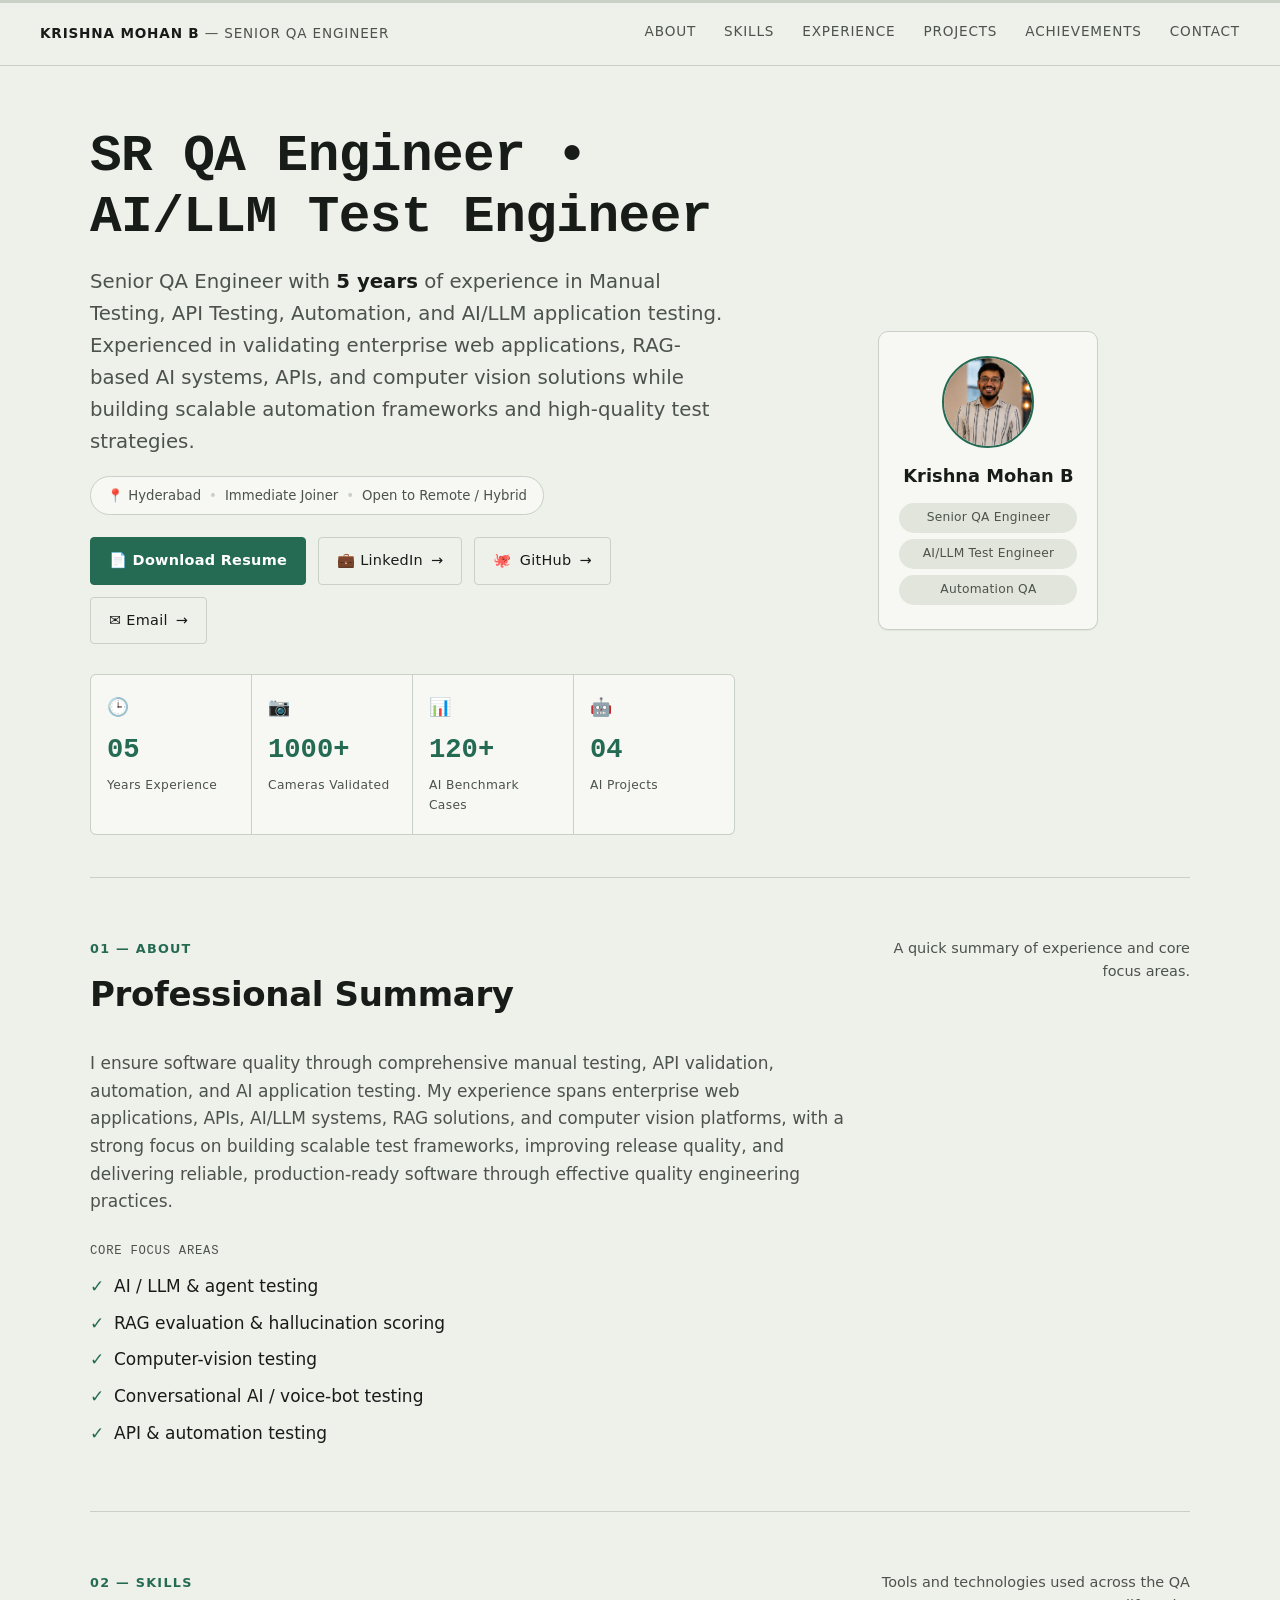
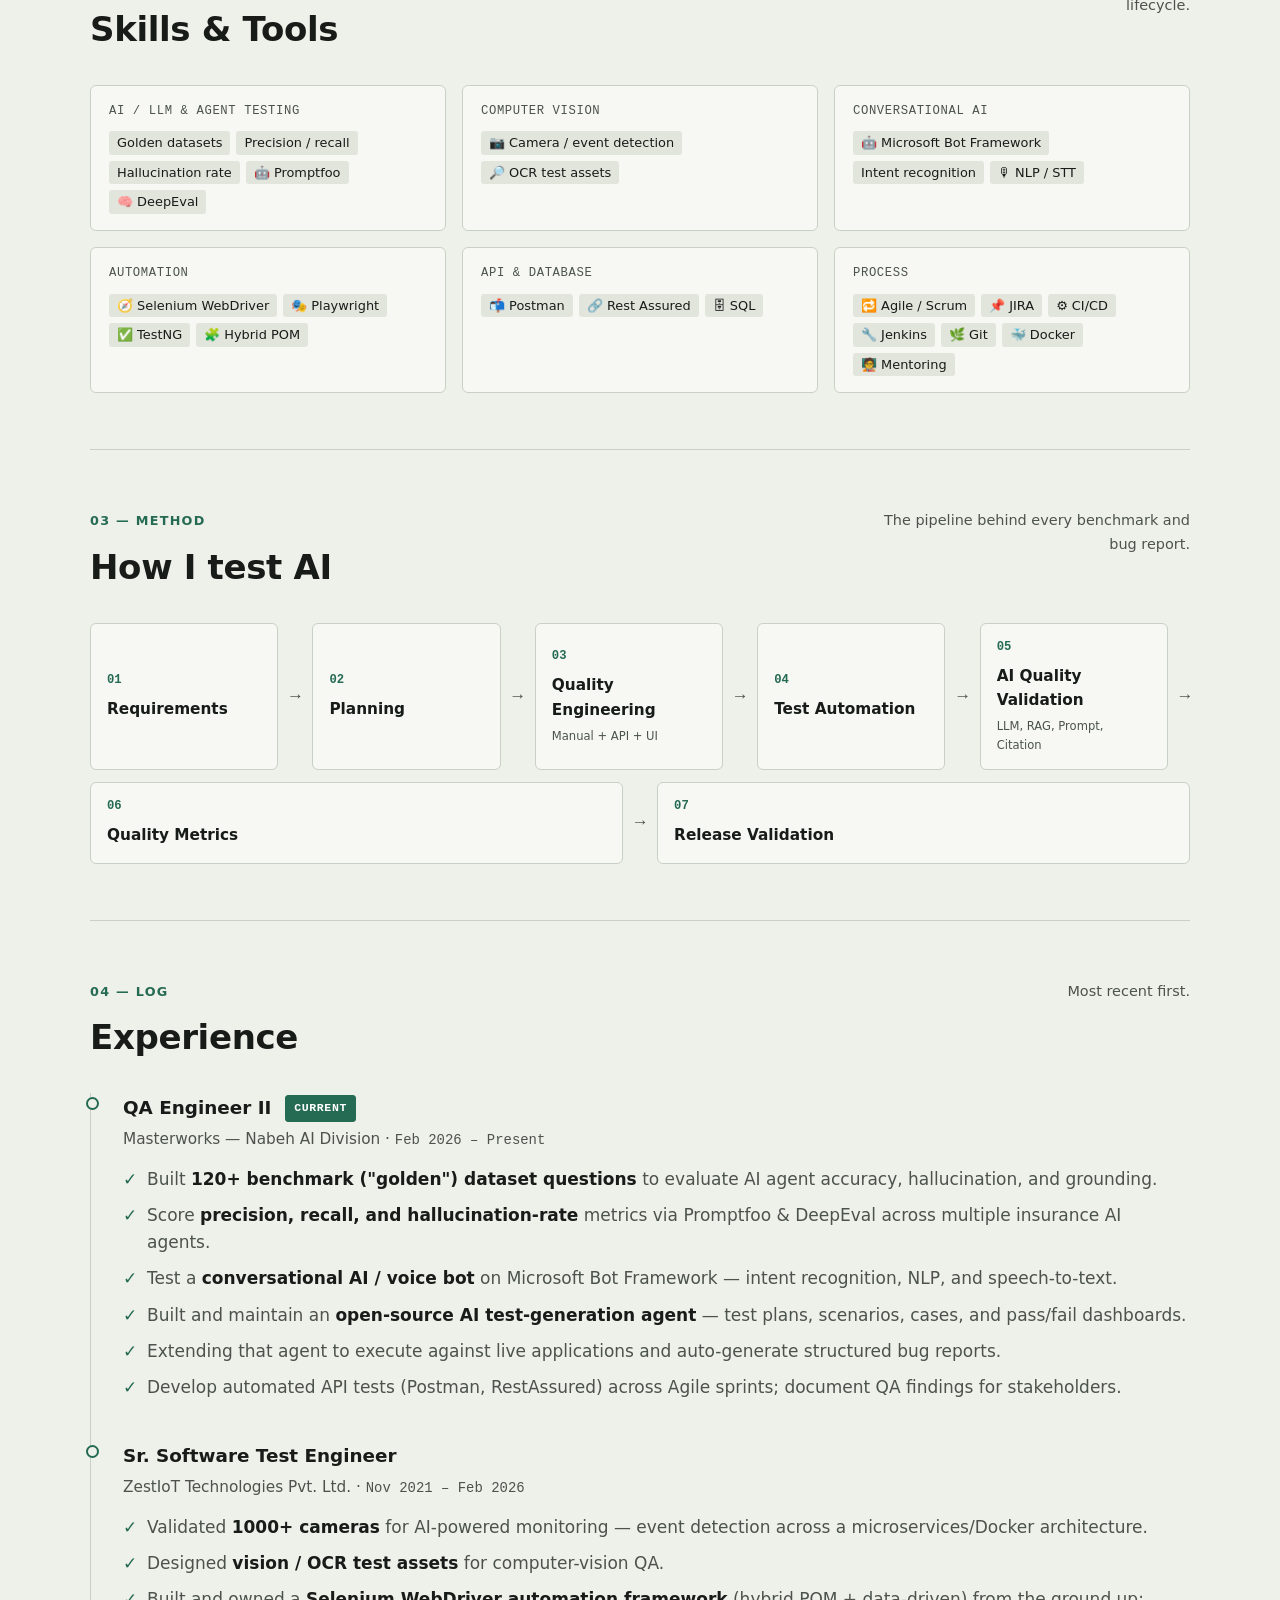
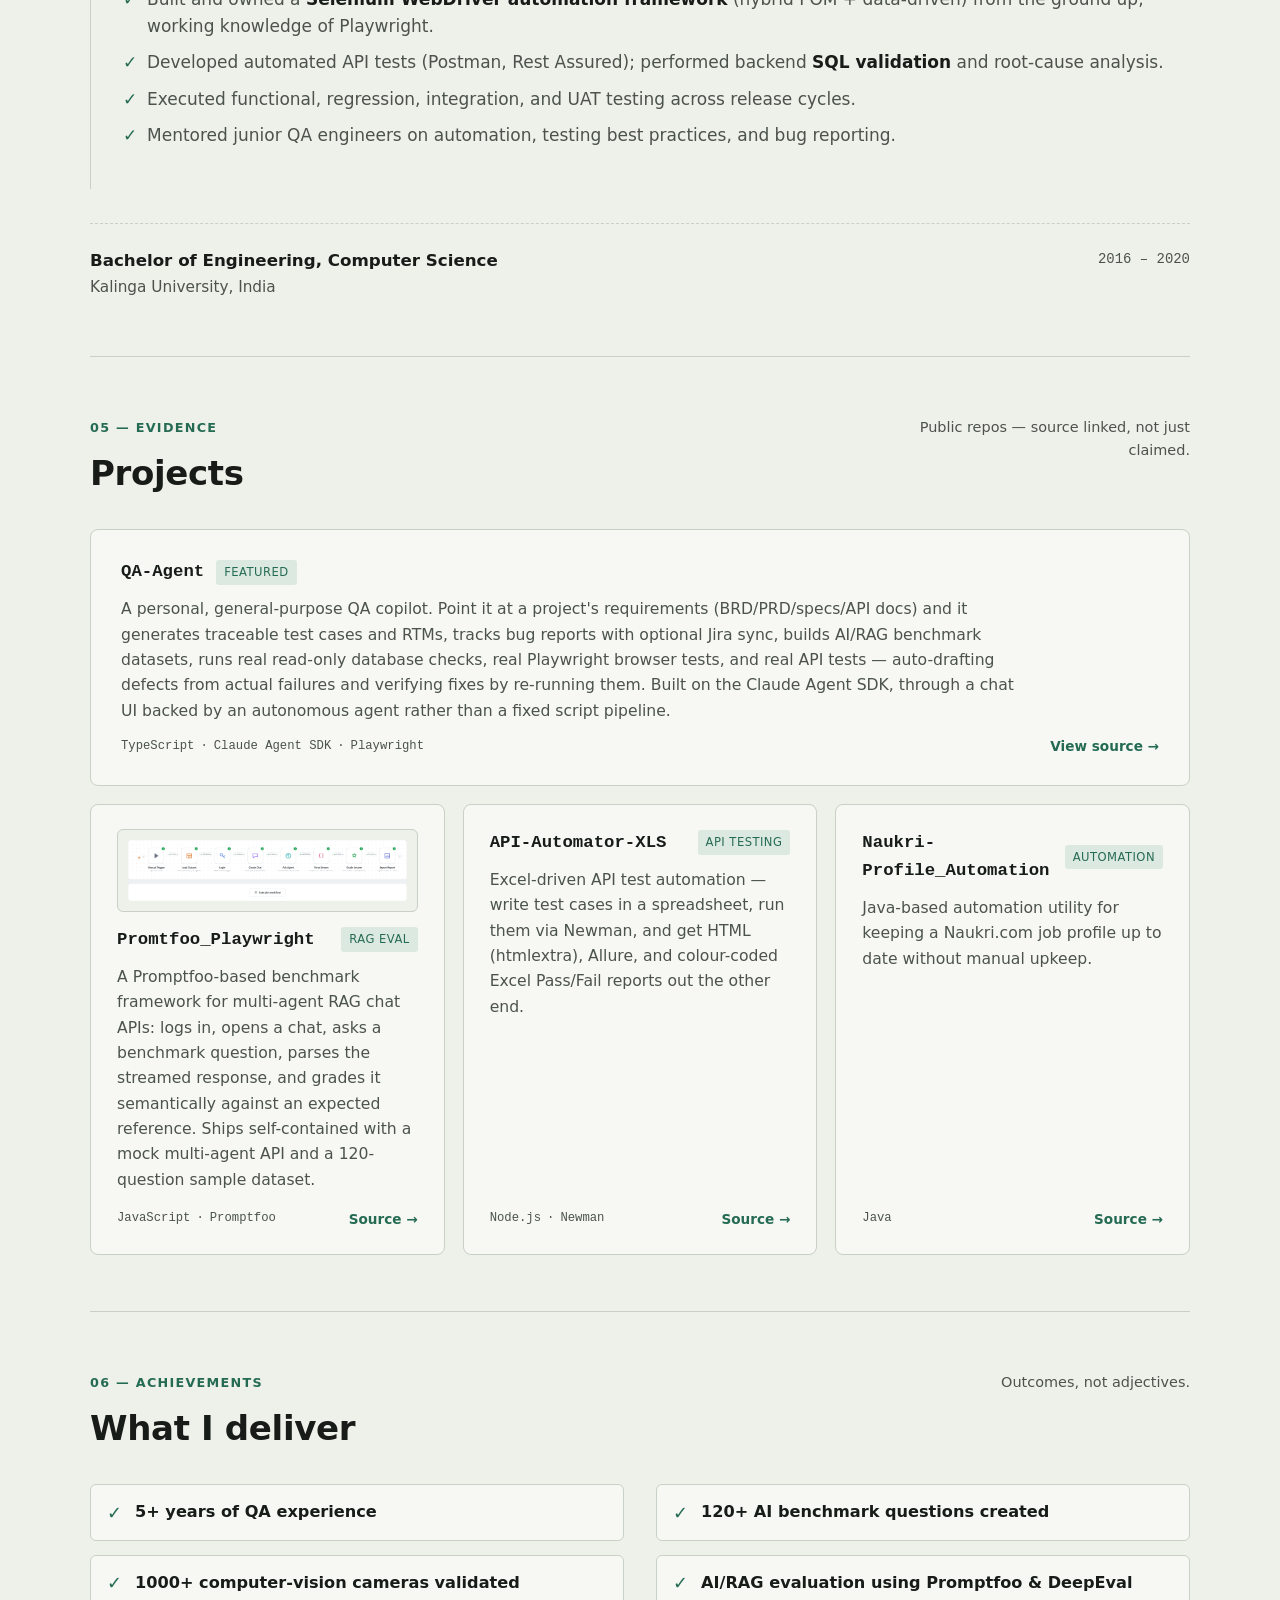
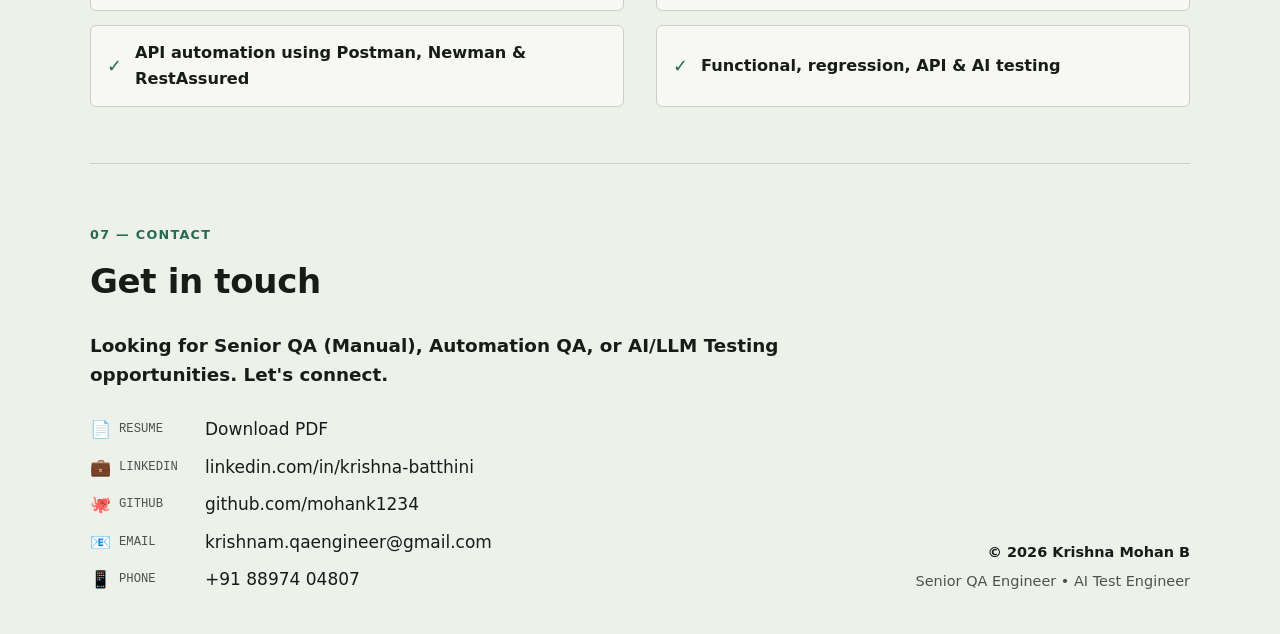
==== commit 27bfb950: "Add phone number to contact and Jenkins/Git to skills" ====
--- a/index.html
+++ b/index.html
@@ -562,7 +562,7 @@
       <div class="coverage-item">
         <span class="cat">Process</span>
         <div class="tag-row">
-          <span class="tag">🔁 Agile / Scrum</span><span class="tag">📌 JIRA</span><span class="tag">⚙ CI/CD</span><span class="tag">🐳 Docker</span><span class="tag">🧑‍🏫 Mentoring</span>
+          <span class="tag">🔁 Agile / Scrum</span><span class="tag">📌 JIRA</span><span class="tag">⚙ CI/CD</span><span class="tag">🔧 Jenkins</span><span class="tag">🌿 Git</span><span class="tag">🐳 Docker</span><span class="tag">🧑‍🏫 Mentoring</span>
         </div>
       </div>
     </div>
@@ -723,6 +723,7 @@
         <a href="https://linkedin.com/in/krishna-batthini" target="_blank" rel="noopener">💼 <span class="k">LinkedIn</span> linkedin.com/in/krishna-batthini</a>
         <a href="https://github.com/mohank1234" target="_blank" rel="noopener">🐙 <span class="k">GitHub</span> github.com/mohank1234</a>
         <a href="mailto:krishnam.qaengineer@gmail.com">📧 <span class="k">Email</span> krishnam.qaengineer@gmail.com</a>
+        <a href="tel:+918897404807">📱 <span class="k">Phone</span> +91 88974 04807</a>
       </div>
       <div class="sign-off">
         <div class="sign-name">© 2026 Krishna Mohan B</div>
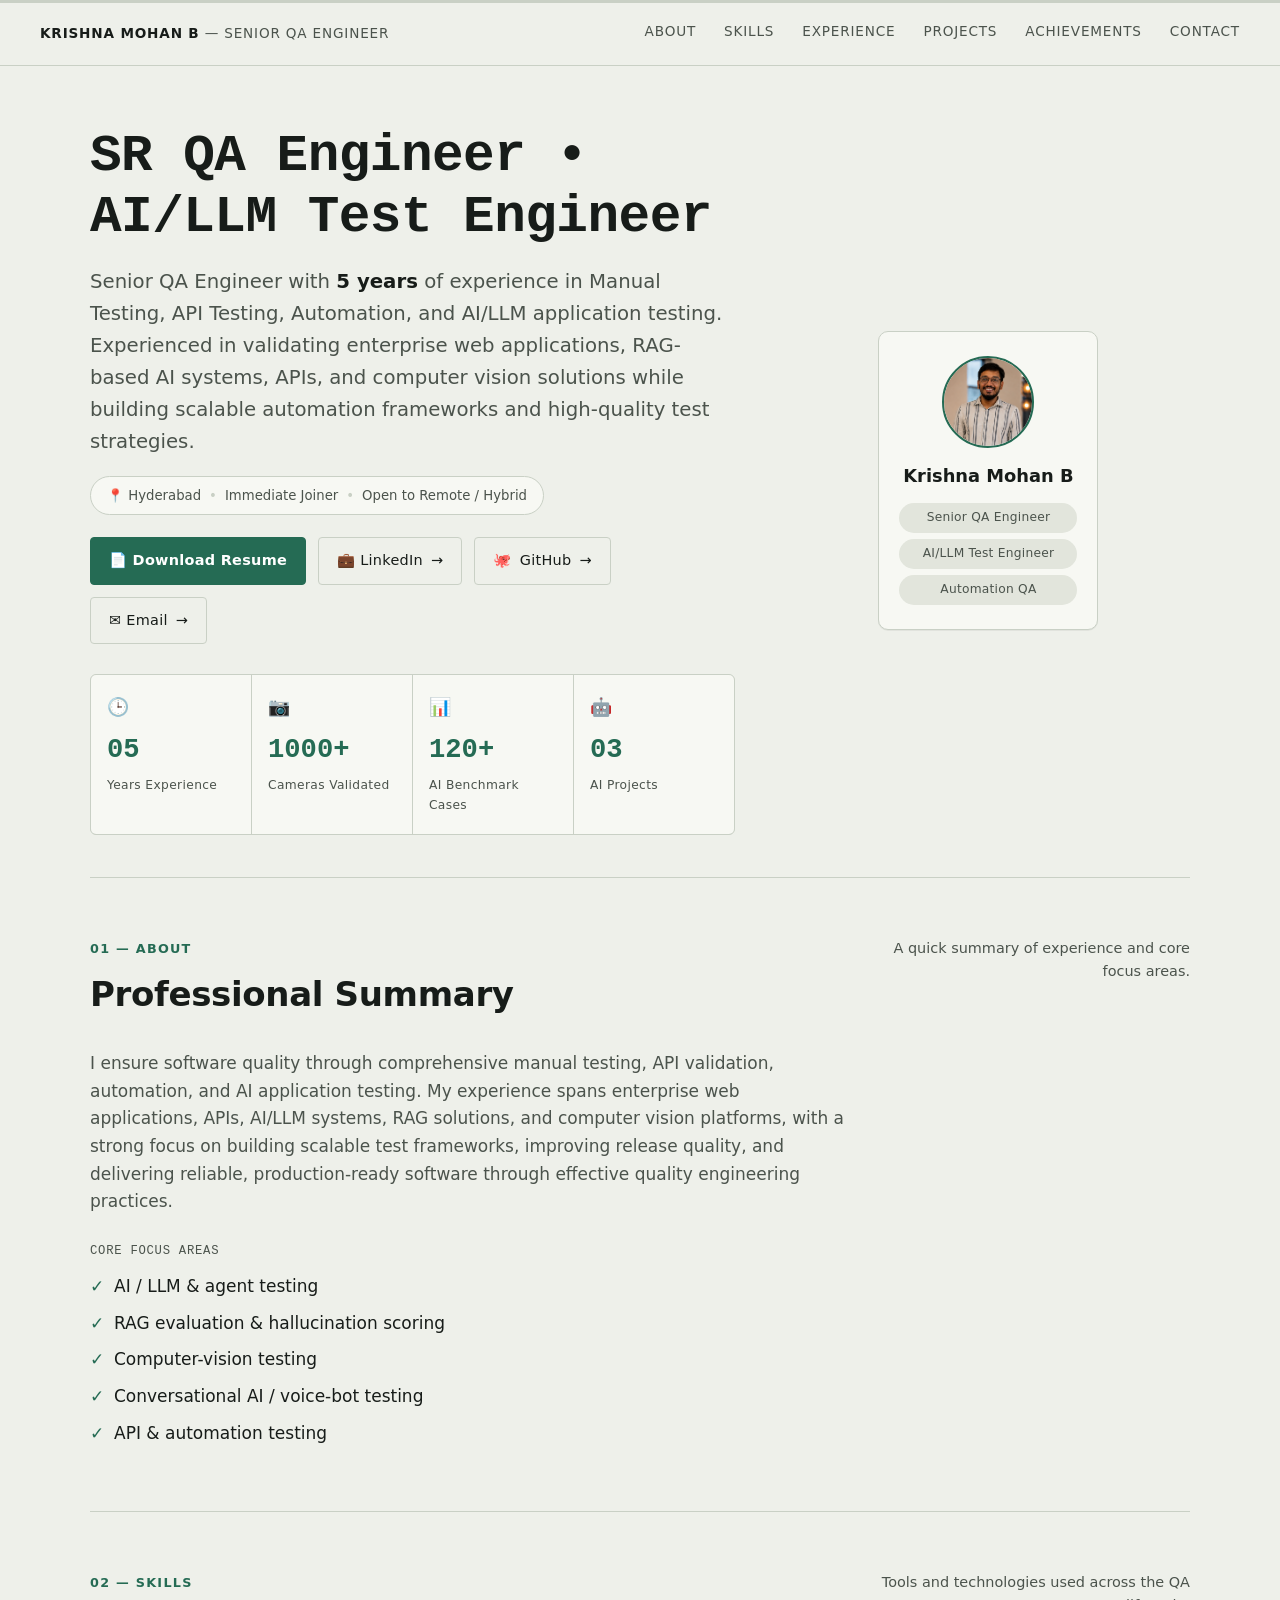
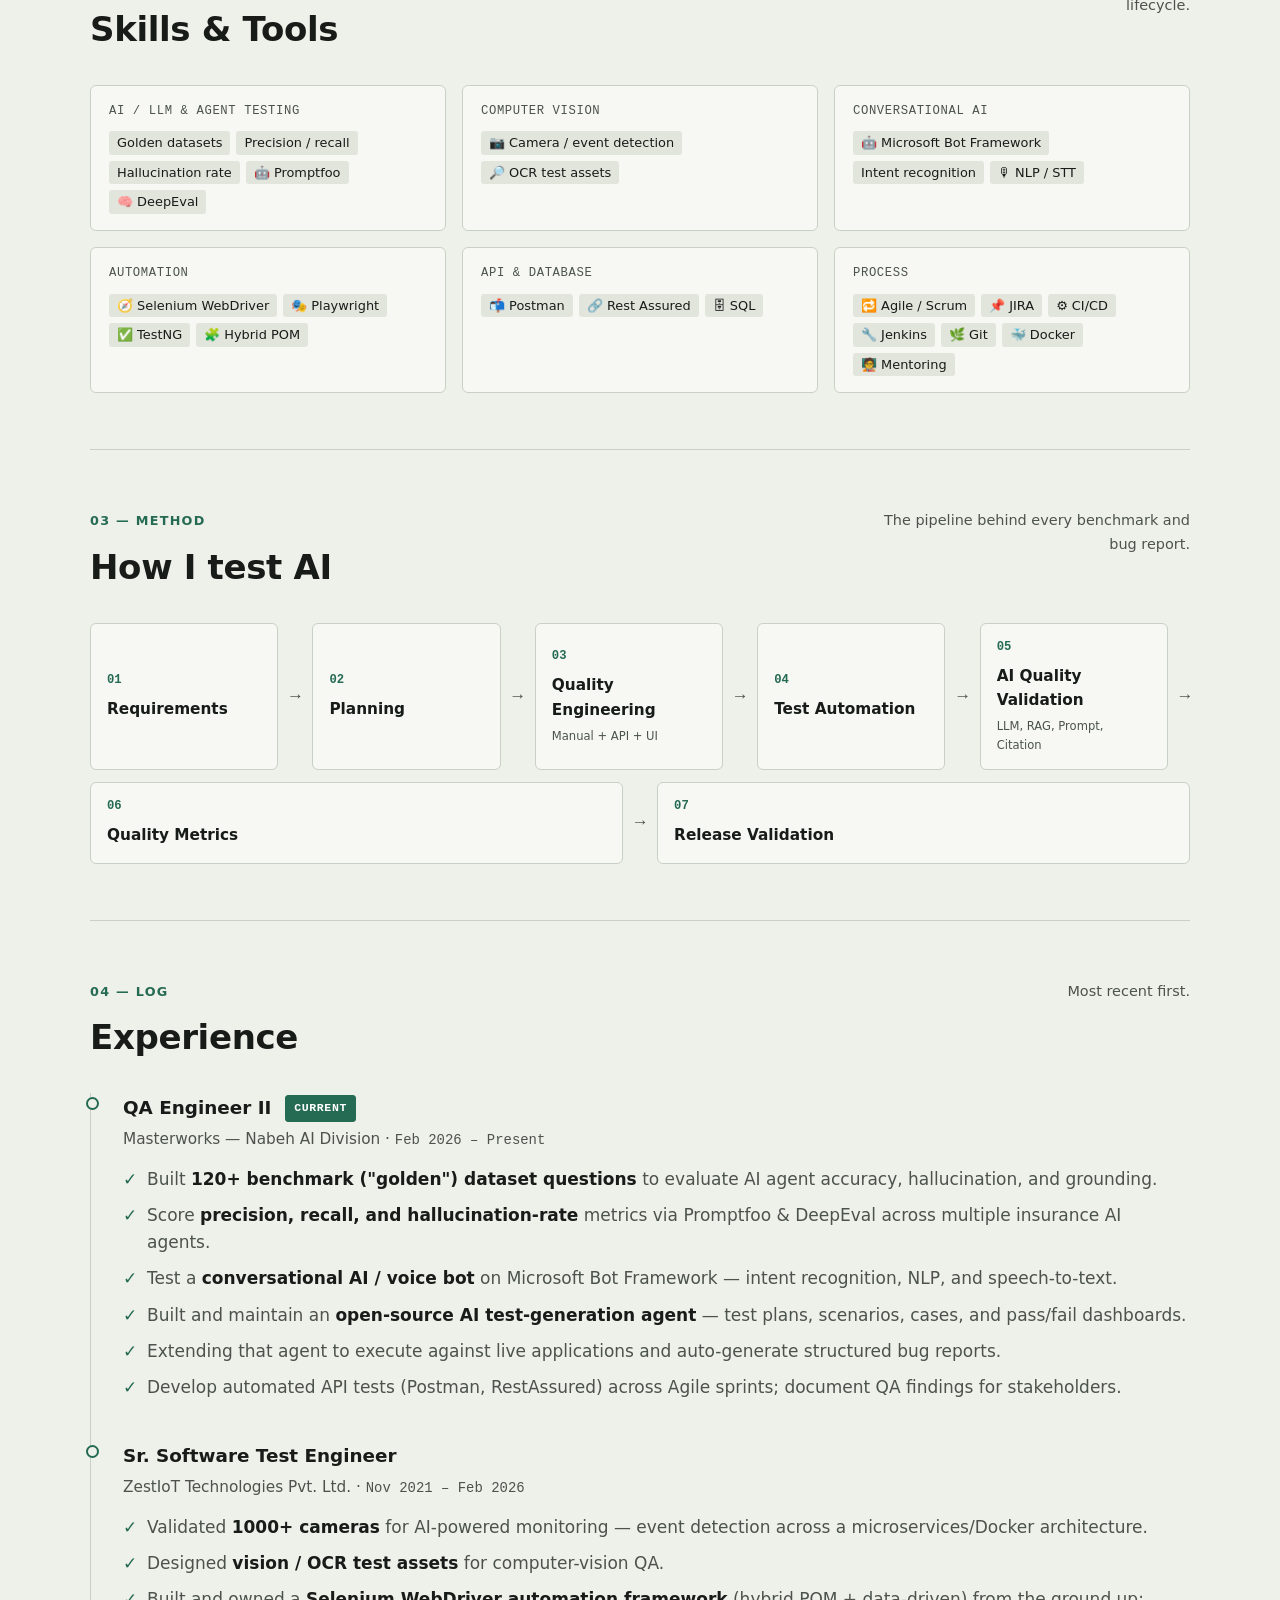
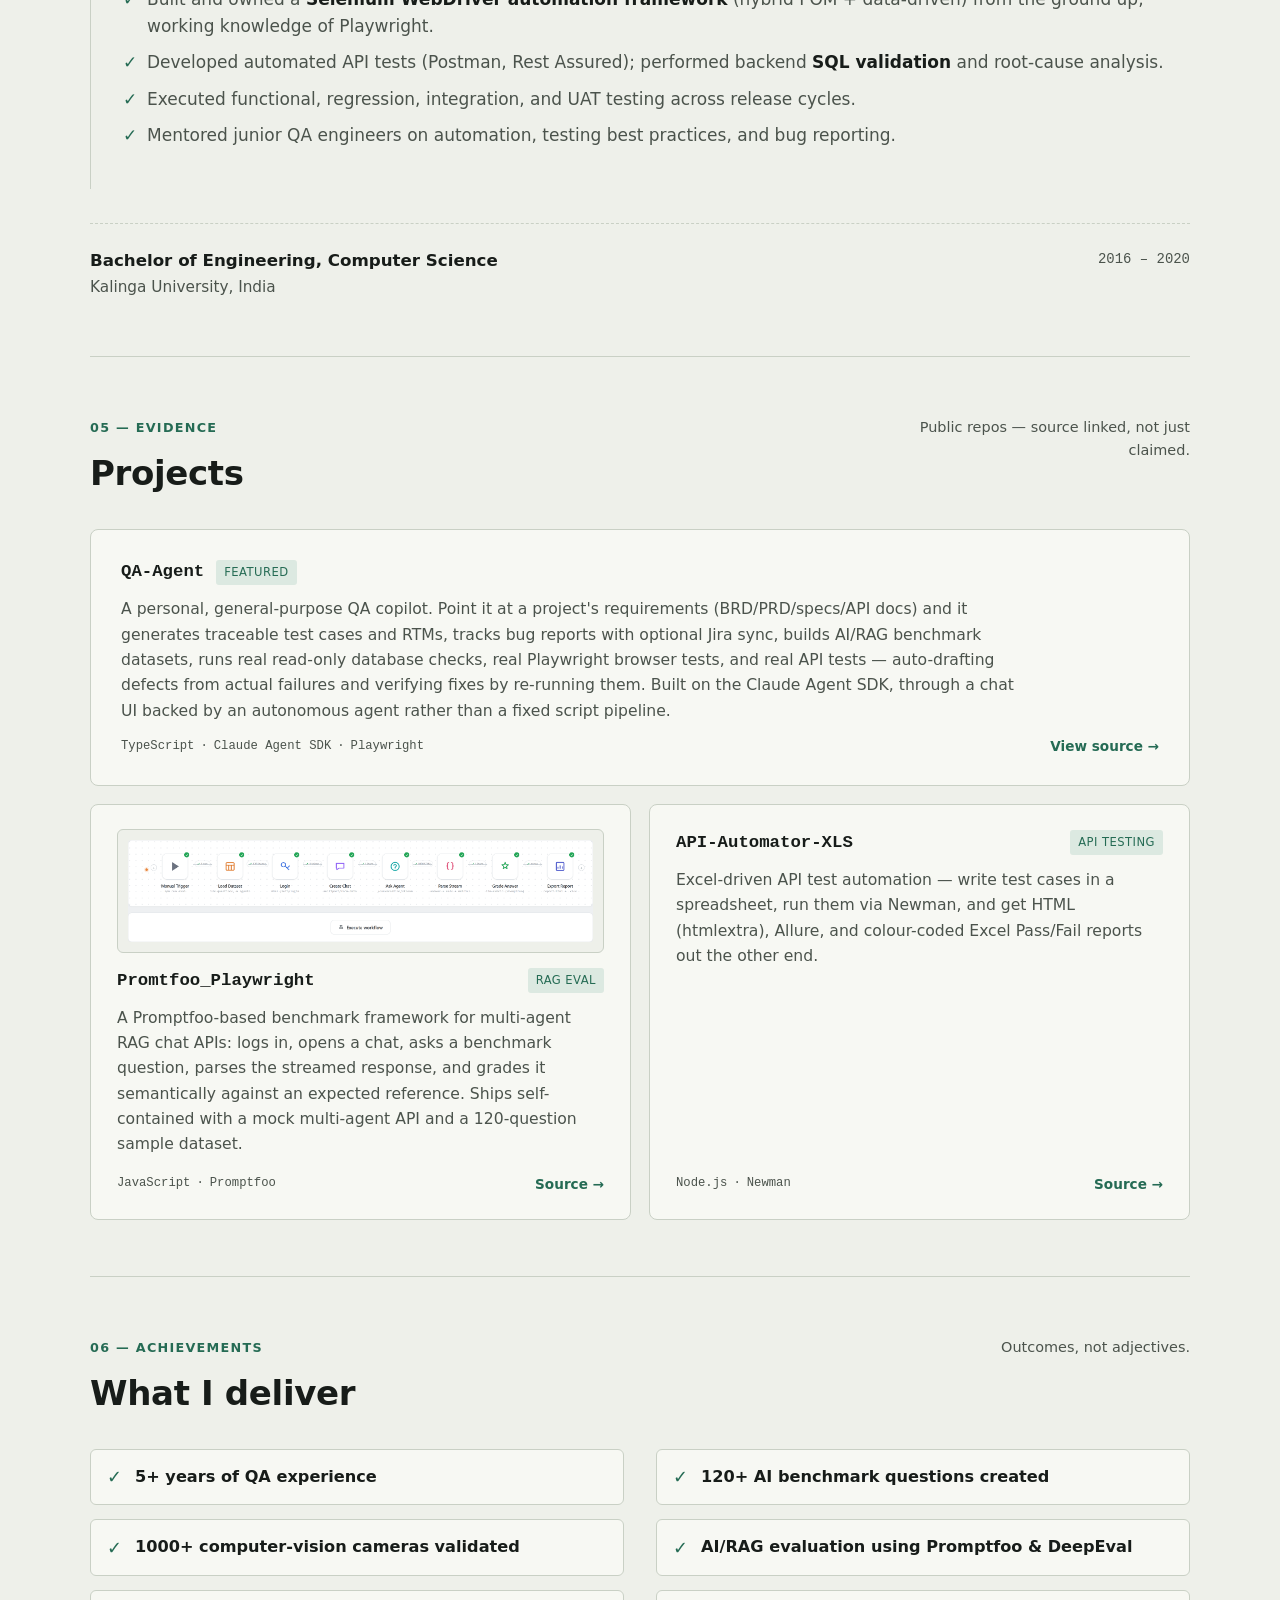
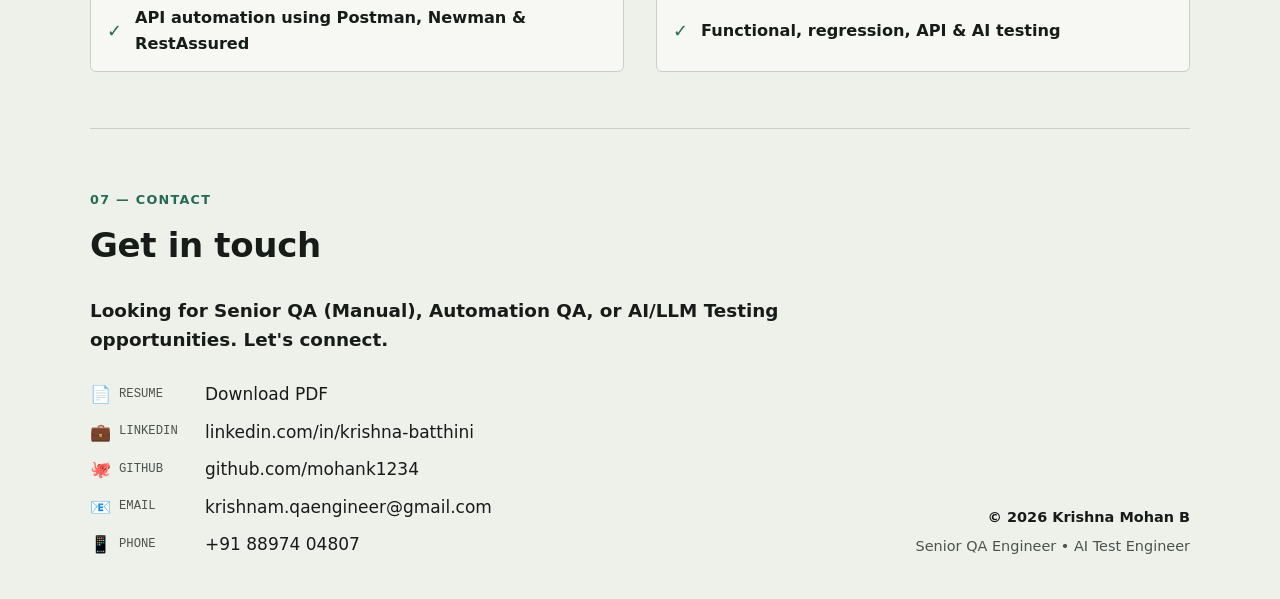
==== commit c9e8dc10: "Remove Naukri-Profile_Automation project card Repo may contain credentials; drop the card from the s" ====
--- a/index.html
+++ b/index.html
@@ -381,8 +381,7 @@
   }
   .project-featured:hover, .card:hover { transform: translateY(-4px); box-shadow: 0 10px 24px rgba(0,0,0,0.14); }
   @media (max-width: 640px) { .project-featured { grid-template-columns: 1fr; } }
-  .proj-grid { display: grid; grid-template-columns: 1fr 1fr 1fr; gap: 18px; align-items: stretch; }
-  @media (max-width: 900px) { .proj-grid { grid-template-columns: 1fr 1fr; } }
+  .proj-grid { display: grid; grid-template-columns: 1fr 1fr; gap: 18px; align-items: stretch; }
   @media (max-width: 640px) { .proj-grid { grid-template-columns: 1fr; } }
   .card {
     background: var(--paper-raised); border: 1px solid var(--line); border-radius: 8px;
@@ -487,7 +486,7 @@
           <div class="stat"><span class="stat-icon">🕒</span><span class="num mono">05</span><span class="label">Years Experience</span></div>
           <div class="stat"><span class="stat-icon">📷</span><span class="num mono">1000+</span><span class="label">Cameras Validated</span></div>
           <div class="stat"><span class="stat-icon">📊</span><span class="num mono">120+</span><span class="label">AI Benchmark Cases</span></div>
-          <div class="stat"><span class="stat-icon">🤖</span><span class="num mono">04</span><span class="label">AI Projects</span></div>
+          <div class="stat"><span class="stat-icon">🤖</span><span class="num mono">03</span><span class="label">AI Projects</span></div>
         </div>
       </div>
       <div class="hero-photo">
@@ -681,17 +680,6 @@
         <div class="proj-foot">
           <div class="stack-tags"><span class="stack-tag">Node.js</span><span class="stack-tag">·</span><span class="stack-tag">Newman</span></div>
           <a class="src-link" href="https://github.com/mohank1234/API-Automator-XLS" target="_blank" rel="noopener">Source <span class="btn-arrow">→</span></a>
-        </div>
-      </div>
-      <div class="card">
-        <div class="proj-top">
-          <span class="proj-name">Naukri-Profile_Automation</span>
-          <span class="badge">Automation</span>
-        </div>
-        <p class="proj-desc">Java-based automation utility for keeping a Naukri.com job profile up to date without manual upkeep.</p>
-        <div class="proj-foot">
-          <div class="stack-tags"><span class="stack-tag">Java</span></div>
-          <a class="src-link" href="https://github.com/mohank1234/Naukri-Profile_Automation" target="_blank" rel="noopener">Source <span class="btn-arrow">→</span></a>
         </div>
       </div>
     </div>
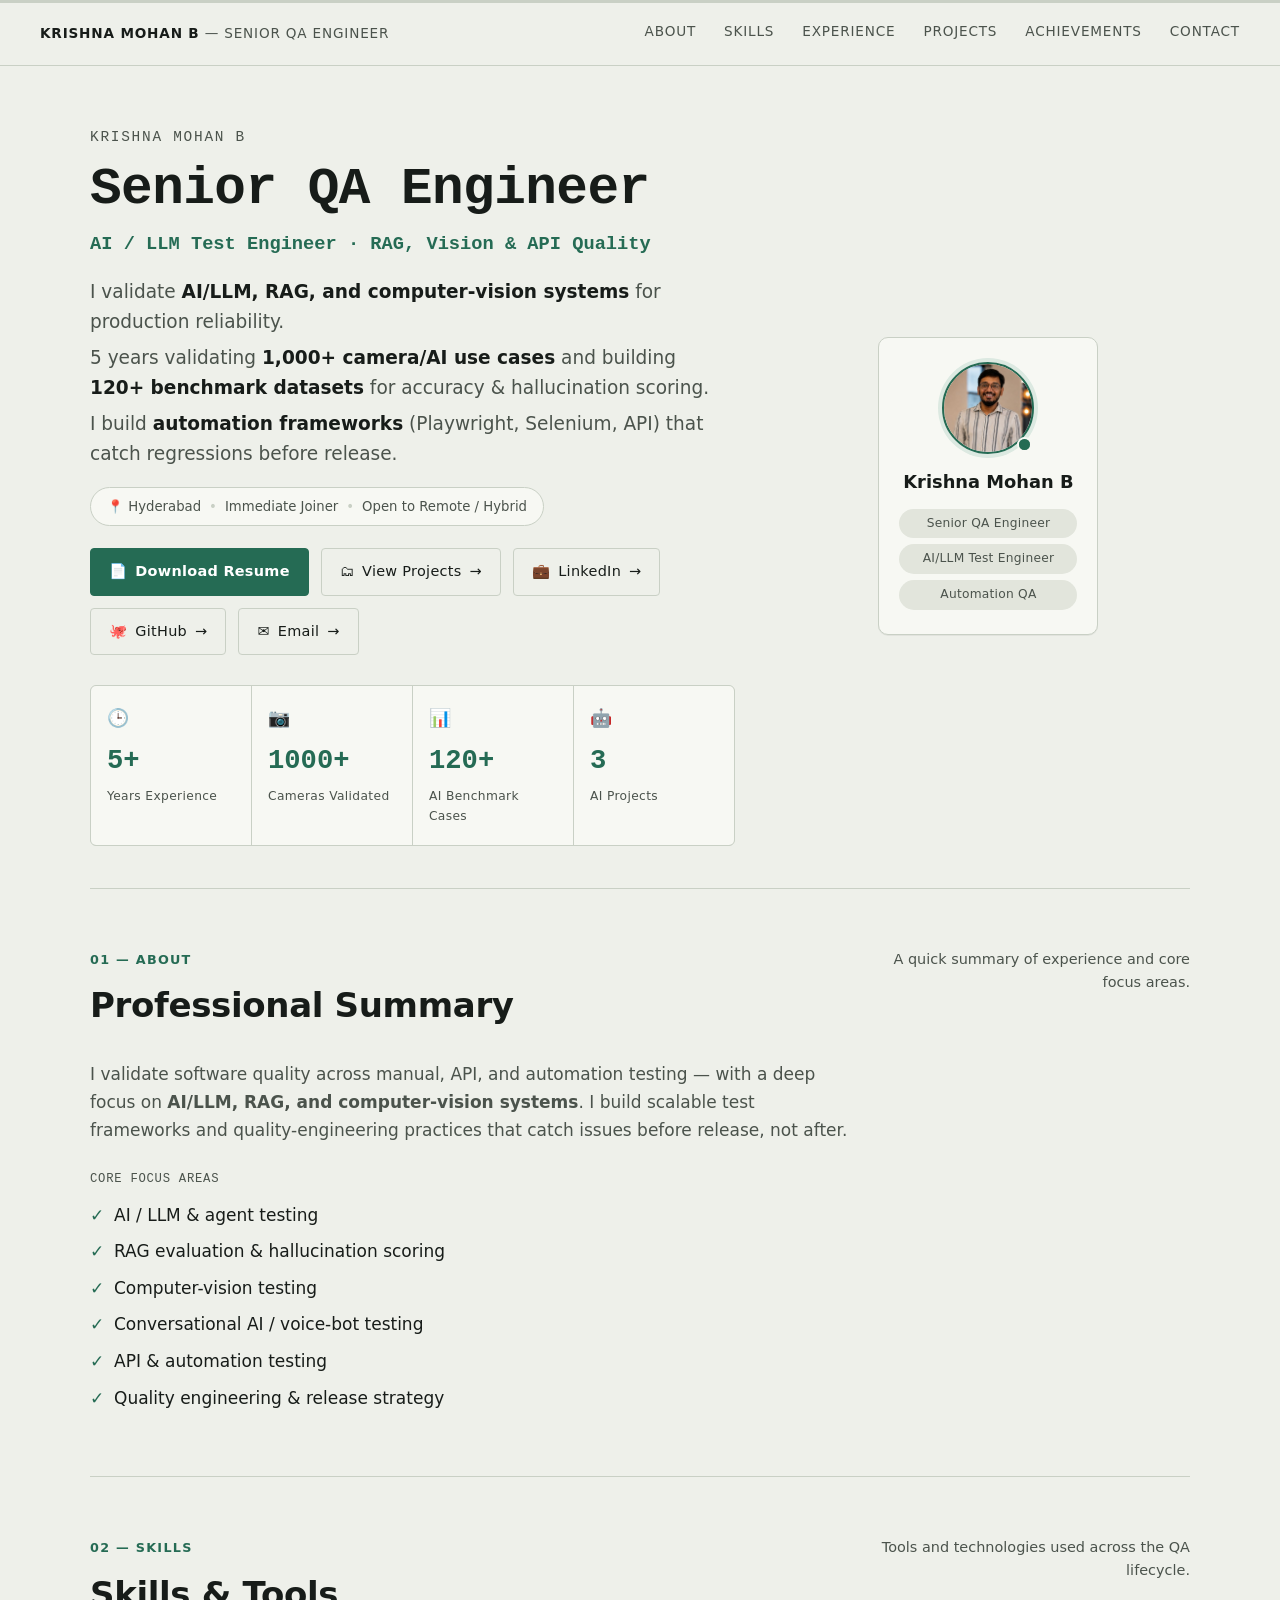
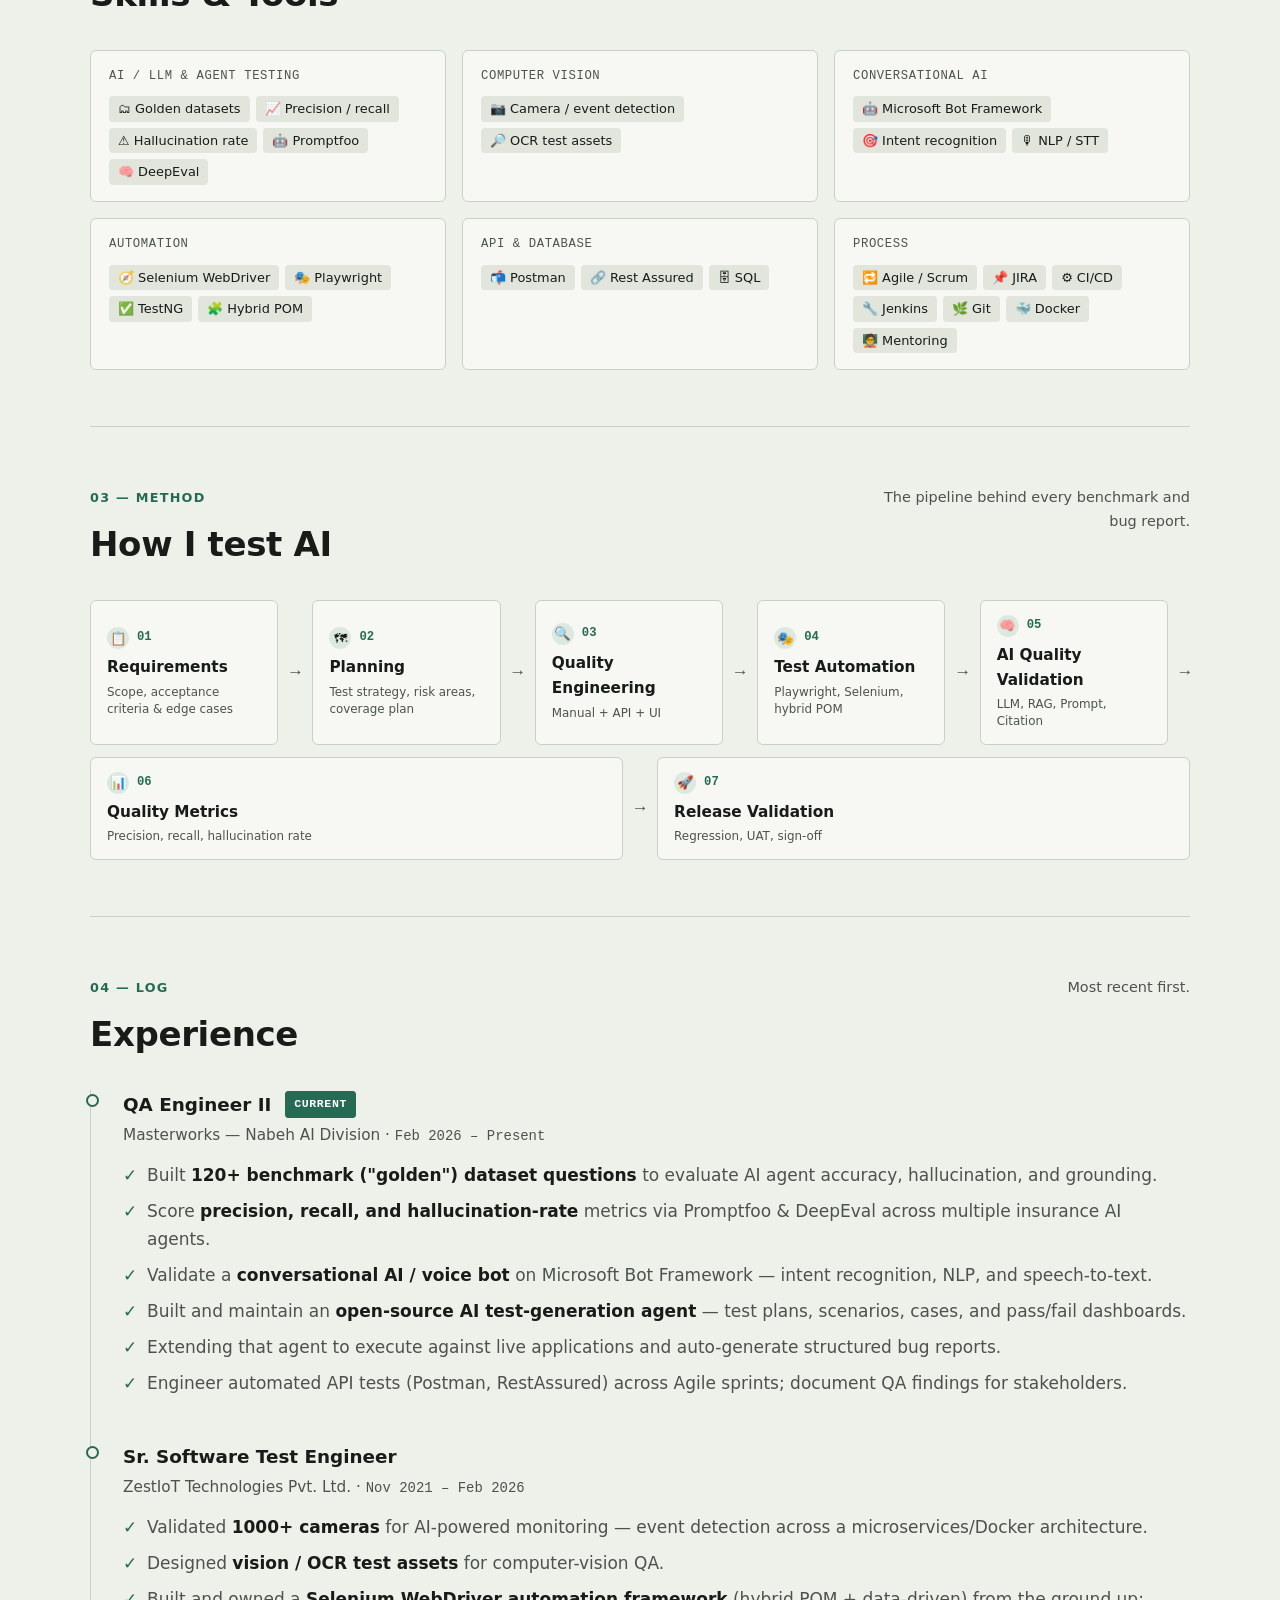
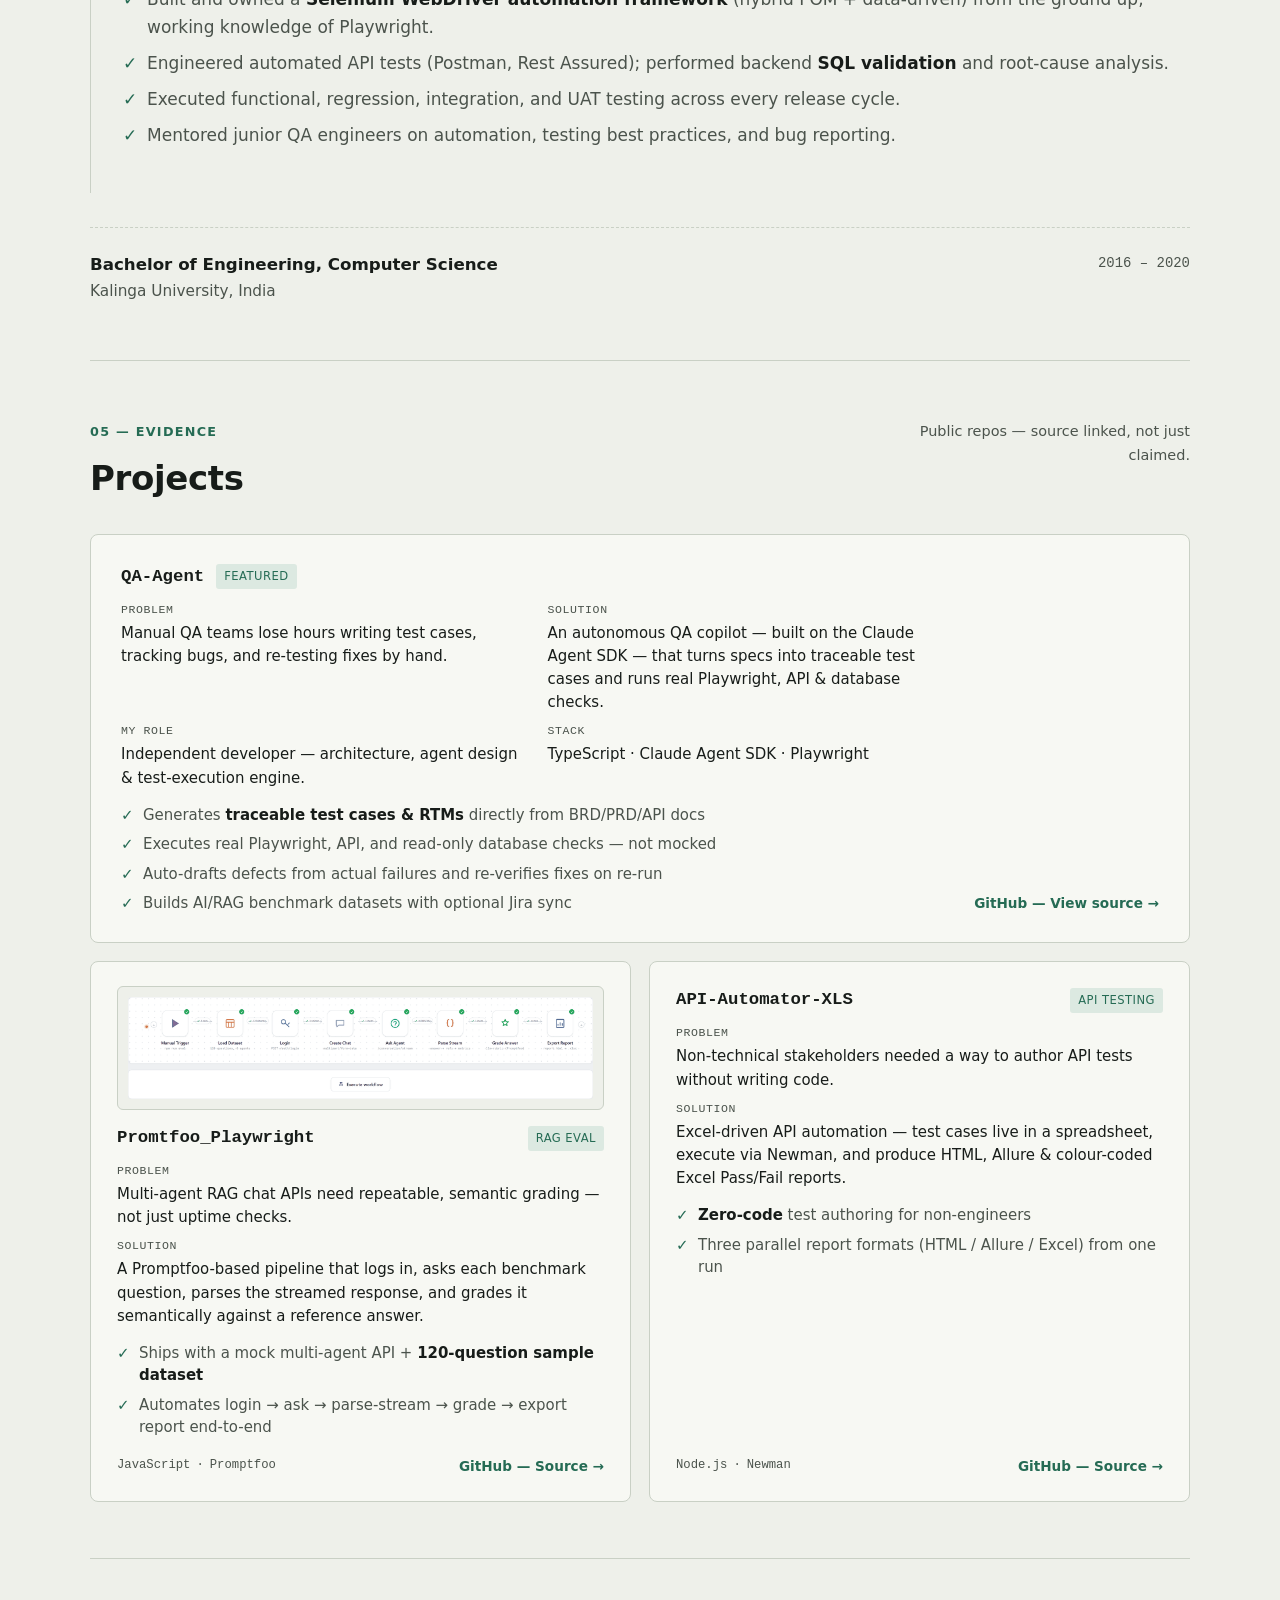
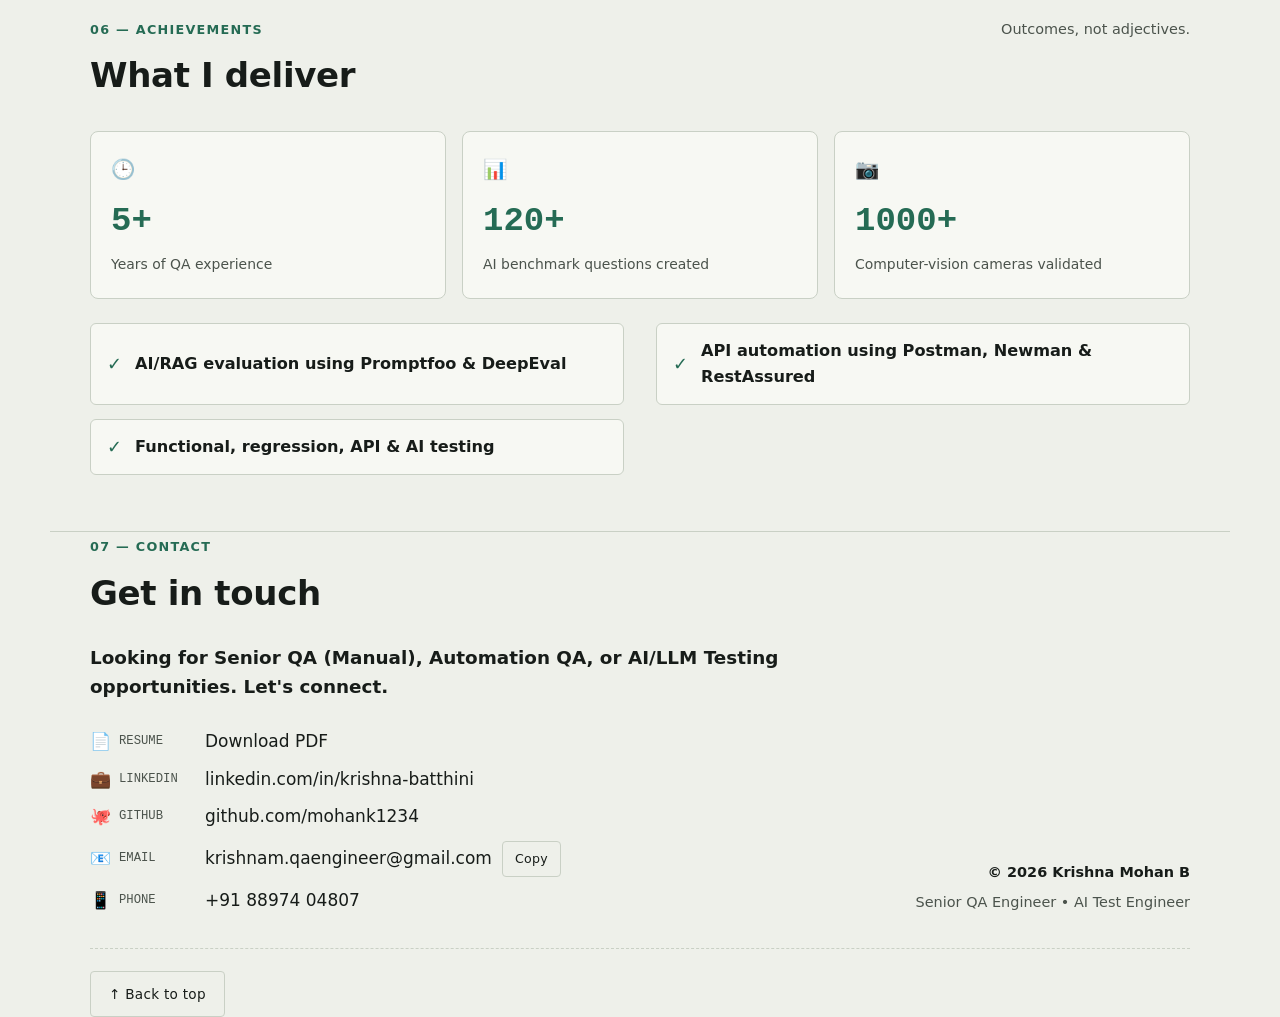
==== commit b16cbfa4: "Recruiter-focused enhancement pass: hero hierarchy, case-study projects, SEO/OG/accessibility, perf " ====
--- a/index.html
+++ b/index.html
@@ -3,8 +3,53 @@
 <head>
 <meta charset="UTF-8">
 <meta name="viewport" content="width=device-width, initial-scale=1.0">
-<meta name="description" content="Senior QA Engineer with 5 years of experience in Manual Testing, API Testing, Automation, and AI/LLM application testing.">
-<title>Krishna Mohan B — Senior QA Engineer, AI/LLM Test Engineer</title>
+<meta name="description" content="Senior QA Engineer (5+ yrs) specializing in AI/LLM &amp; RAG evaluation, computer-vision testing, and automation. 1000+ cameras validated, 120+ AI benchmark cases built. Based in Hyderabad, open to remote.">
+<meta name="robots" content="index, follow">
+<link rel="canonical" href="https://mohank1234.github.io/">
+<link rel="icon" type="image/svg+xml" href="favicon.svg">
+<meta name="theme-color" content="#256B54" media="(prefers-color-scheme: light)">
+<meta name="theme-color" content="#4FAE8D" media="(prefers-color-scheme: dark)">
+<title>Krishna Mohan B — Senior QA Engineer &amp; AI/LLM Test Engineer</title>
+
+<!-- Open Graph -->
+<meta property="og:type" content="profile">
+<meta property="og:site_name" content="Krishna Mohan B — Portfolio">
+<meta property="og:url" content="https://mohank1234.github.io/">
+<meta property="og:title" content="Krishna Mohan B — Senior QA Engineer &amp; AI/LLM Test Engineer">
+<meta property="og:description" content="5+ years in Manual, API, Automation &amp; AI/LLM testing. 1000+ cameras validated, 120+ AI benchmark cases built. RAG evaluation, computer-vision QA, and test automation.">
+<meta property="og:image" content="https://mohank1234.github.io/og-preview.png">
+<meta property="og:image:width" content="1200">
+<meta property="og:image:height" content="630">
+<meta property="og:image:alt" content="Krishna Mohan B — Senior QA Engineer, AI/LLM Test Engineer">
+<meta property="og:locale" content="en_US">
+
+<!-- Twitter -->
+<meta name="twitter:card" content="summary_large_image">
+<meta name="twitter:title" content="Krishna Mohan B — Senior QA Engineer &amp; AI/LLM Test Engineer">
+<meta name="twitter:description" content="5+ years in Manual, API, Automation &amp; AI/LLM testing. 1000+ cameras validated, 120+ AI benchmark cases built.">
+<meta name="twitter:image" content="https://mohank1234.github.io/og-preview.png">
+<meta name="twitter:image:alt" content="Krishna Mohan B — Senior QA Engineer, AI/LLM Test Engineer">
+
+<script type="application/ld+json">
+{
+  "@context": "https://schema.org",
+  "@type": "Person",
+  "name": "Krishna Mohan B",
+  "url": "https://mohank1234.github.io/",
+  "jobTitle": "Senior QA Engineer / AI-LLM Test Engineer",
+  "description": "Senior QA Engineer with 5+ years of experience in Manual Testing, API Testing, Automation, and AI/LLM application testing.",
+  "address": { "@type": "PostalAddress", "addressLocality": "Hyderabad", "addressCountry": "IN" },
+  "sameAs": [
+    "https://linkedin.com/in/krishna-batthini",
+    "https://github.com/mohank1234"
+  ],
+  "knowsAbout": [
+    "AI/LLM Testing", "RAG Evaluation", "Computer Vision Testing", "API Testing",
+    "Test Automation", "Selenium", "Playwright", "Promptfoo", "DeepEval"
+  ]
+}
+</script>
+
 <style>
   :root {
     --paper: #EEF0EA;
@@ -79,6 +124,19 @@
   }
   ::selection { background: var(--accent-soft); }
 
+  .sr-only {
+    position: absolute; width: 1px; height: 1px; padding: 0; margin: -1px;
+    overflow: hidden; clip: rect(0,0,0,0); white-space: nowrap; border: 0;
+  }
+  .skip-link {
+    position: absolute; left: 12px; top: -60px;
+    background: var(--accent); color: var(--accent-ink);
+    padding: 10px 16px; border-radius: 4px; font-size: 0.85rem; font-weight: 600;
+    text-decoration: none; z-index: 1100;
+    transition: top 0.15s ease;
+  }
+  .skip-link:focus { top: 12px; }
+
   .wrap {
     max-width: 1180px;
     margin: 0 auto;
@@ -128,7 +186,7 @@
     color: var(--ink); font-size: 1rem; line-height: 1; padding: 7px 11px; cursor: pointer;
   }
   .nav-toggle:hover { border-color: var(--accent); }
-  @media (max-width: 700px) {
+  @media (max-width: 860px) {
     .nav-toggle { display: inline-flex; }
     .topbar { position: relative; }
     .topbar nav {
@@ -148,15 +206,36 @@
   @media (min-width: 900px) { .hero-photo { order: 0; } }
 
   .profile-card {
+    position: relative;
     width: 220px; min-height: 250px;
     display: flex; flex-direction: column; align-items: center; justify-content: center;
     text-align: center; gap: 8px;
     background: var(--paper-raised); border: 1px solid var(--line); border-radius: 10px;
     padding: 24px 20px; box-shadow: var(--shadow);
-  }
+    transition: transform 0.2s ease, box-shadow 0.2s ease;
+  }
+  .profile-card:hover { transform: translateY(-3px); box-shadow: 0 12px 26px rgba(0,0,0,0.14); }
+  .profile-photo-wrap { position: relative; width: 92px; height: 92px; margin: 0 auto 6px; }
   .profile-photo {
-    width: 92px; height: 92px; margin: 0 auto 6px; border-radius: 50%;
+    width: 92px; height: 92px; border-radius: 50%;
     border: 2px solid var(--accent); object-fit: cover; display: block;
+    box-shadow: 0 0 0 4px var(--accent-soft);
+  }
+  .status-dot {
+    position: absolute; right: 2px; bottom: 2px;
+    width: 15px; height: 15px; border-radius: 50%;
+    background: var(--accent); border: 2px solid var(--paper-raised);
+  }
+  @media (prefers-reduced-motion: no-preference) {
+    .status-dot::after {
+      content: ""; position: absolute; inset: 0; border-radius: 50%;
+      background: var(--accent); opacity: 0.6;
+      animation: pulse-dot 2.2s ease-out infinite;
+    }
+  }
+  @keyframes pulse-dot {
+    0% { transform: scale(1); opacity: 0.55; }
+    100% { transform: scale(2.2); opacity: 0; }
   }
   .profile-name { font-size: 1.05rem; font-weight: 700; color: var(--ink); }
   .profile-roles { display: flex; flex-direction: column; gap: 6px; margin-top: 4px; width: 100%; }
@@ -172,6 +251,12 @@
     padding: 8px 16px; margin: 0 0 22px; width: fit-content;
   }
   .recruiter-badge .dot { color: var(--line); }
+
+  .hero-kicker {
+    font-family: ui-monospace, Consolas, "Cascadia Mono", monospace;
+    font-size: 0.85rem; letter-spacing: 0.12em; text-transform: uppercase;
+    color: var(--ink-dim); margin: 0 0 10px;
+  }
 
   h1.headline {
     font-family: ui-monospace, Consolas, "Cascadia Mono", "Cascadia Code", "SFMono-Regular", Menlo, monospace;
@@ -180,17 +265,25 @@
     line-height: 1.16;
     letter-spacing: -0.01em;
     text-wrap: balance;
+    margin: 0 0 8px;
+    max-width: 20ch;
+  }
+
+  .hero-spec {
+    font-family: ui-monospace, Consolas, "Cascadia Mono", monospace;
+    font-size: clamp(0.95rem, 1.6vw, 1.1rem);
+    font-weight: 600;
+    color: var(--accent);
     margin: 0 0 18px;
-    max-width: 20ch;
-  }
-
-  .hero-sub {
-    font-size: clamp(1.03rem, 2vw, 1.16rem);
+  }
+
+  .hero-lines { max-width: 58ch; margin: 0 0 18px; }
+  .hero-lines p {
+    font-size: clamp(1rem, 1.9vw, 1.09rem);
     color: var(--ink-dim);
-    max-width: 60ch;
-    margin: 0 0 18px;
-  }
-  .hero-sub b { color: var(--ink); font-weight: 600; }
+    margin: 0 0 6px;
+  }
+  .hero-lines b { color: var(--ink); font-weight: 600; }
 
   .cta-row { display: flex; flex-wrap: wrap; gap: 12px; margin-bottom: 30px; }
   .btn {
@@ -198,9 +291,13 @@
     font-size: 0.85rem; letter-spacing: 0.02em;
     text-decoration: none;
     padding: 11px 18px;
+    min-height: 44px;
     border-radius: 4px;
     border: 1px solid var(--line);
     color: var(--ink);
+    background: transparent;
+    font-family: inherit;
+    cursor: pointer;
     transition: border-color 0.15s ease, background 0.15s ease, transform 0.1s ease;
   }
   .btn:hover { border-color: var(--accent); transform: translateY(-1px); }
@@ -295,6 +392,12 @@
     border-radius: 6px;
     padding: 16px 18px;
     height: 100%;
+    transition: transform 0.15s ease, box-shadow 0.15s ease, border-color 0.15s ease;
+  }
+  .coverage-item:hover {
+    transform: translateY(-3px);
+    box-shadow: 0 10px 22px rgba(0,0,0,0.12);
+    border-color: var(--accent);
   }
   .coverage-item .cat {
     font-family: ui-monospace, Consolas, monospace;
@@ -310,24 +413,37 @@
     font-size: 0.76rem;
     background: var(--neutral-pill);
     color: var(--ink);
-    border-radius: 3px;
-    padding: 4px 8px;
+    border-radius: 4px;
+    padding: 5px 9px;
     line-height: 1.2;
+    display: inline-block;
+    transition: transform 0.15s ease, background 0.15s ease, box-shadow 0.15s ease;
+  }
+  .tag:hover {
+    background: var(--accent-soft);
+    transform: translateY(-2px);
+    box-shadow: 0 4px 10px rgba(0,0,0,0.1);
   }
 
   /* ---------- process ---------- */
   .process-flow { display: flex; flex-wrap: wrap; align-items: stretch; gap: 12px; }
   .process-step {
     display: flex; flex-direction: column; align-items: flex-start; justify-content: center;
-    gap: 4px; flex: 1 1 160px; min-height: 82px;
+    gap: 4px; flex: 1 1 160px; min-height: 90px;
     background: var(--paper-raised);
     border: 1px solid var(--line); border-radius: 6px; padding: 14px 16px;
-    transition: transform 0.15s ease;
-  }
-  .process-step:hover { transform: translateY(-3px); }
+    transition: transform 0.15s ease, box-shadow 0.15s ease, border-color 0.15s ease;
+  }
+  .process-step:hover { transform: translateY(-3px); box-shadow: 0 10px 22px rgba(0,0,0,0.12); border-color: var(--accent); }
+  .process-step .step-top { display: flex; align-items: center; gap: 8px; }
+  .process-step .step-icon {
+    display: inline-flex; align-items: center; justify-content: center;
+    width: 22px; height: 22px; border-radius: 50%;
+    background: var(--accent-soft); font-size: 0.78rem; flex-shrink: 0;
+  }
   .process-step .step-num { color: var(--accent); font-weight: 700; font-size: 0.72rem; }
   .process-step .step-label { font-size: 0.9rem; font-weight: 600; margin-top: 2px; }
-  .process-step .step-sub { font-size: 0.68rem; color: var(--ink-dim); }
+  .process-step .step-sub { font-size: 0.7rem; color: var(--ink-dim); line-height: 1.4; }
   .process-arrow { color: var(--ink-dim); font-size: 1rem; display: flex; align-items: center; }
   @media (max-width: 700px) {
     .process-flow { flex-direction: column; align-items: stretch; }
@@ -337,7 +453,7 @@
 
   /* ---------- experience ---------- */
   .timeline { position: relative; }
-  .entry { position: relative; padding: 0 0 40px 32px; border-left: 1px solid var(--line); }
+  .entry { position: relative; padding: 0 0 44px 32px; border-left: 1px solid var(--line); }
   .entry:last-child { padding-bottom: 0; }
   .entry::before {
     content: "";
@@ -401,6 +517,19 @@
   }
   .proj-shot img { width: 100%; height: auto; display: block; border-radius: 3px; }
   .proj-desc { color: var(--ink-dim); font-size: 0.92rem; margin: 0 0 16px; flex-grow: 1; }
+
+  .case-grid { display: grid; gap: 8px 20px; margin: 0 0 14px; }
+  @media (min-width: 640px) { .case-grid.two-col { grid-template-columns: 1fr 1fr; } }
+  .case-row { font-size: 0.88rem; line-height: 1.55; }
+  .case-row .case-label {
+    font-family: ui-monospace, Consolas, monospace; font-size: 0.68rem; letter-spacing: 0.05em;
+    text-transform: uppercase; color: var(--ink-dim); display: block; margin-bottom: 3px;
+  }
+  .case-row .case-value { color: var(--ink); }
+  .achieve-list { list-style: none; margin: 0 0 16px; padding: 0; display: grid; gap: 7px; }
+  .achieve-list li { position: relative; padding-left: 22px; color: var(--ink-dim); font-size: 0.88rem; line-height: 1.5; }
+  .achieve-list li::before { content: "✓"; position: absolute; left: 0; color: var(--accent); font-weight: 700; }
+  .achieve-list li b { color: var(--ink); font-weight: 600; }
   .proj-foot { display: flex; align-items: center; justify-content: space-between; gap: 12px; flex-wrap: wrap; margin-top: auto; }
   .stack-tags { display: flex; flex-wrap: wrap; gap: 6px; }
   .stack-tag { font-size: 0.72rem; color: var(--ink-dim); font-family: ui-monospace, Consolas, monospace; }
@@ -413,6 +542,24 @@
   .src-link:hover .btn-arrow { transform: translateX(3px); }
 
   /* ---------- achievements ---------- */
+  .kpi-grid {
+    display: grid; grid-template-columns: repeat(3, 1fr); gap: 16px;
+    margin-bottom: 24px;
+  }
+  @media (max-width: 640px) { .kpi-grid { grid-template-columns: 1fr; } }
+  .kpi-card {
+    background: var(--paper-raised); border: 1px solid var(--line); border-radius: 8px;
+    padding: 22px 20px; text-align: left;
+    transition: transform 0.15s ease, box-shadow 0.15s ease, border-color 0.15s ease;
+  }
+  .kpi-card:hover { transform: translateY(-3px); box-shadow: 0 10px 22px rgba(0,0,0,0.12); border-color: var(--accent); }
+  .kpi-card .kpi-icon { font-size: 1.15rem; display: block; margin-bottom: 8px; }
+  .kpi-card .kpi-num {
+    font-family: ui-monospace, Consolas, monospace; font-weight: 700;
+    font-size: clamp(1.6rem, 3.2vw, 2rem); color: var(--accent); display: block;
+  }
+  .kpi-card .kpi-label { font-size: 0.82rem; color: var(--ink-dim); margin-top: 4px; display: block; }
+
   .impact-list {
     list-style: none; margin: 0; padding: 0;
     display: grid; grid-template-columns: 1fr 1fr; gap: 14px 32px;
@@ -449,14 +596,23 @@
   .sign-off { font-size: 0.85rem; color: var(--ink-dim); text-align: right; }
   .sign-off .sign-name { color: var(--ink); font-weight: 600; }
   @media (max-width: 640px) { .contact-grid { flex-direction: column; align-items: flex-start; } .sign-off { text-align: left; } }
+
+  .copy-feedback {
+    font-size: 0.76rem; color: var(--accent); font-weight: 600;
+    opacity: 0; transition: opacity 0.2s ease; margin-left: 4px;
+  }
+  .copy-feedback.show { opacity: 1; }
+  .back-to-top-row { margin-top: 34px; padding-top: 22px; border-top: 1px dashed var(--line); }
+  .back-to-top { font-size: 0.8rem; }
 </style>
 </head>
 <body>
+<a href="#main" class="skip-link">Skip to content</a>
 <div class="scroll-progress"><div class="scroll-progress-bar" id="scrollBar"></div></div>
-<div class="topbar">
+<header class="topbar" id="top">
   <div class="brand"><strong>Krishna Mohan B</strong> — Senior QA Engineer</div>
-  <button class="nav-toggle" id="navToggle" aria-label="Toggle navigation" aria-expanded="false">☰</button>
-  <nav id="siteNav">
+  <button class="nav-toggle" id="navToggle" aria-label="Toggle navigation" aria-expanded="false" aria-controls="siteNav">☰</button>
+  <nav id="siteNav" aria-label="Primary">
     <a href="#about">About</a>
     <a href="#skills">Skills</a>
     <a href="#experience">Experience</a>
@@ -464,35 +620,46 @@
     <a href="#achievements">Achievements</a>
     <a href="#contact">Contact</a>
   </nav>
-</div>
-
-<div class="wrap">
+</header>
+
+<main class="wrap" id="main">
 
   <section class="hero" style="border-top:none;">
     <div class="hero-grid">
       <div>
-        <h1 class="headline">SR QA Engineer • AI/LLM Test Engineer</h1>
-        <p class="hero-sub">Senior QA Engineer with <b>5 years</b> of experience in Manual Testing, API Testing, Automation, and AI/LLM application testing. Experienced in validating enterprise web applications, RAG-based AI systems, APIs, and computer vision solutions while building scalable automation frameworks and high-quality test strategies.</p>
+        <p class="hero-kicker">Krishna Mohan B</p>
+        <h1 class="headline">Senior QA Engineer</h1>
+        <p class="hero-spec">AI / LLM Test Engineer · RAG, Vision &amp; API Quality</p>
+        <div class="hero-lines">
+          <p>I validate <b>AI/LLM, RAG, and computer-vision systems</b> for production reliability.</p>
+          <p>5 years validating <b>1,000+ camera/AI use cases</b> and building <b>120+ benchmark datasets</b> for accuracy &amp; hallucination scoring.</p>
+          <p>I build <b>automation frameworks</b> (Playwright, Selenium, API) that catch regressions before release.</p>
+        </div>
         <div class="recruiter-badge">
           <span>📍 Hyderabad</span><span class="dot">•</span><span>Immediate Joiner</span><span class="dot">•</span><span>Open to Remote / Hybrid</span>
         </div>
         <div class="cta-row">
-          <a class="btn primary" id="resume-link" href="Krishna_Mohan_B_Resume.pdf" download="Krishna_Mohan_B_Resume.pdf">📄 Download Resume</a>
-          <a class="btn" href="https://linkedin.com/in/krishna-batthini" target="_blank" rel="noopener">💼 LinkedIn <span class="btn-arrow">→</span></a>
-          <a class="btn" href="https://github.com/mohank1234" target="_blank" rel="noopener"><span class="icon-flip">🐙</span> GitHub <span class="btn-arrow">→</span></a>
-          <a class="btn" href="mailto:krishnam.qaengineer@gmail.com">✉️ Email <span class="btn-arrow">→</span></a>
+          <a class="btn primary" id="resume-link" href="Krishna_Mohan_B_Resume.pdf" download="Krishna_Mohan_B_Resume.pdf"><span aria-hidden="true">📄</span> Download Resume</a>
+          <a class="btn" href="#projects"><span aria-hidden="true">🗂</span> View Projects <span class="btn-arrow" aria-hidden="true">→</span></a>
+          <a class="btn" href="https://linkedin.com/in/krishna-batthini" target="_blank" rel="noopener"><span aria-hidden="true">💼</span> LinkedIn <span class="btn-arrow" aria-hidden="true">→</span></a>
+          <a class="btn" href="https://github.com/mohank1234" target="_blank" rel="noopener"><span class="icon-flip" aria-hidden="true">🐙</span> GitHub <span class="btn-arrow" aria-hidden="true">→</span></a>
+          <a class="btn" href="mailto:krishnam.qaengineer@gmail.com"><span aria-hidden="true">✉️</span> Email <span class="btn-arrow" aria-hidden="true">→</span></a>
         </div>
         <div class="stat-strip">
-          <div class="stat"><span class="stat-icon">🕒</span><span class="num mono">05</span><span class="label">Years Experience</span></div>
-          <div class="stat"><span class="stat-icon">📷</span><span class="num mono">1000+</span><span class="label">Cameras Validated</span></div>
-          <div class="stat"><span class="stat-icon">📊</span><span class="num mono">120+</span><span class="label">AI Benchmark Cases</span></div>
-          <div class="stat"><span class="stat-icon">🤖</span><span class="num mono">03</span><span class="label">AI Projects</span></div>
+          <div class="stat"><span class="stat-icon" aria-hidden="true">🕒</span><span class="num mono"><span data-count-to="5">0</span>+</span><span class="label">Years Experience</span></div>
+          <div class="stat"><span class="stat-icon" aria-hidden="true">📷</span><span class="num mono"><span data-count-to="1000">0</span>+</span><span class="label">Cameras Validated</span></div>
+          <div class="stat"><span class="stat-icon" aria-hidden="true">📊</span><span class="num mono"><span data-count-to="120">0</span>+</span><span class="label">AI Benchmark Cases</span></div>
+          <div class="stat"><span class="stat-icon" aria-hidden="true">🤖</span><span class="num mono"><span data-count-to="3">0</span></span><span class="label">AI Projects</span></div>
         </div>
       </div>
       <div class="hero-photo">
         <div class="profile-card">
-          <img class="profile-photo" src="headshot.jpg" alt="Krishna Mohan B">
+          <div class="profile-photo-wrap">
+            <img class="profile-photo" src="headshot.jpg" alt="Portrait of Krishna Mohan B" width="92" height="92" fetchpriority="high" decoding="async">
+            <span class="status-dot" aria-hidden="true"></span>
+          </div>
           <div class="profile-name">Krishna Mohan B</div>
+          <span class="sr-only">Available for new opportunities</span>
           <div class="profile-roles">
             <span class="profile-role-tag">Senior QA Engineer</span>
             <span class="profile-role-tag">AI/LLM Test Engineer</span>
@@ -509,7 +676,7 @@
       <div class="section-note">A quick summary of experience and core focus areas.</div>
     </div>
     <div class="prose" style="max-width:760px;">
-      <p>I ensure software quality through comprehensive manual testing, API validation, automation, and AI application testing. My experience spans enterprise web applications, APIs, AI/LLM systems, RAG solutions, and computer vision platforms, with a strong focus on building scalable test frameworks, improving release quality, and delivering reliable, production-ready software through effective quality engineering practices.</p>
+      <p>I validate software quality across manual, API, and automation testing — with a deep focus on <b>AI/LLM, RAG, and computer-vision systems</b>. I build scalable test frameworks and quality-engineering practices that catch issues before release, not after.</p>
       <span class="sub-eyebrow">Core focus areas</span>
       <ul class="check-list">
         <li>AI / LLM &amp; agent testing</li>
@@ -517,6 +684,7 @@
         <li>Computer-vision testing</li>
         <li>Conversational AI / voice-bot testing</li>
         <li>API &amp; automation testing</li>
+        <li>Quality engineering &amp; release strategy</li>
       </ul>
     </div>
   </section>
@@ -530,8 +698,8 @@
       <div class="coverage-item">
         <span class="cat">AI / LLM &amp; agent testing</span>
         <div class="tag-row">
-          <span class="tag">Golden datasets</span><span class="tag">Precision / recall</span>
-          <span class="tag">Hallucination rate</span><span class="tag">🤖 Promptfoo</span><span class="tag">🧠 DeepEval</span>
+          <span class="tag">🗂 Golden datasets</span><span class="tag">📈 Precision / recall</span>
+          <span class="tag">⚠️ Hallucination rate</span><span class="tag">🤖 Promptfoo</span><span class="tag">🧠 DeepEval</span>
         </div>
       </div>
       <div class="coverage-item">
@@ -543,7 +711,7 @@
       <div class="coverage-item">
         <span class="cat">Conversational AI</span>
         <div class="tag-row">
-          <span class="tag">🤖 Microsoft Bot Framework</span><span class="tag">Intent recognition</span><span class="tag">🎙 NLP / STT</span>
+          <span class="tag">🤖 Microsoft Bot Framework</span><span class="tag">🎯 Intent recognition</span><span class="tag">🎙 NLP / STT</span>
         </div>
       </div>
       <div class="coverage-item">
@@ -573,19 +741,40 @@
       <div class="section-note">The pipeline behind every benchmark and bug report.</div>
     </div>
     <div class="process-flow">
-      <div class="process-step"><span class="step-num mono">01</span><span class="step-label">Requirements</span></div>
-      <span class="process-arrow mono">→</span>
-      <div class="process-step"><span class="step-num mono">02</span><span class="step-label">Planning</span></div>
-      <span class="process-arrow mono">→</span>
-      <div class="process-step"><span class="step-num mono">03</span><span class="step-label">Quality Engineering</span><span class="step-sub">Manual + API + UI</span></div>
-      <span class="process-arrow mono">→</span>
-      <div class="process-step"><span class="step-num mono">04</span><span class="step-label">Test Automation</span></div>
-      <span class="process-arrow mono">→</span>
-      <div class="process-step"><span class="step-num mono">05</span><span class="step-label">AI Quality Validation</span><span class="step-sub">LLM, RAG, Prompt, Citation</span></div>
-      <span class="process-arrow mono">→</span>
-      <div class="process-step"><span class="step-num mono">06</span><span class="step-label">Quality Metrics</span></div>
-      <span class="process-arrow mono">→</span>
-      <div class="process-step"><span class="step-num mono">07</span><span class="step-label">Release Validation</span></div>
+      <div class="process-step">
+        <div class="step-top"><span class="step-icon" aria-hidden="true">📋</span><span class="step-num mono">01</span></div>
+        <span class="step-label">Requirements</span><span class="step-sub">Scope, acceptance criteria &amp; edge cases</span>
+      </div>
+      <span class="process-arrow mono" aria-hidden="true">→</span>
+      <div class="process-step">
+        <div class="step-top"><span class="step-icon" aria-hidden="true">🗺</span><span class="step-num mono">02</span></div>
+        <span class="step-label">Planning</span><span class="step-sub">Test strategy, risk areas, coverage plan</span>
+      </div>
+      <span class="process-arrow mono" aria-hidden="true">→</span>
+      <div class="process-step">
+        <div class="step-top"><span class="step-icon" aria-hidden="true">🔍</span><span class="step-num mono">03</span></div>
+        <span class="step-label">Quality Engineering</span><span class="step-sub">Manual + API + UI</span>
+      </div>
+      <span class="process-arrow mono" aria-hidden="true">→</span>
+      <div class="process-step">
+        <div class="step-top"><span class="step-icon" aria-hidden="true">🎭</span><span class="step-num mono">04</span></div>
+        <span class="step-label">Test Automation</span><span class="step-sub">Playwright, Selenium, hybrid POM</span>
+      </div>
+      <span class="process-arrow mono" aria-hidden="true">→</span>
+      <div class="process-step">
+        <div class="step-top"><span class="step-icon" aria-hidden="true">🧠</span><span class="step-num mono">05</span></div>
+        <span class="step-label">AI Quality Validation</span><span class="step-sub">LLM, RAG, Prompt, Citation</span>
+      </div>
+      <span class="process-arrow mono" aria-hidden="true">→</span>
+      <div class="process-step">
+        <div class="step-top"><span class="step-icon" aria-hidden="true">📊</span><span class="step-num mono">06</span></div>
+        <span class="step-label">Quality Metrics</span><span class="step-sub">Precision, recall, hallucination rate</span>
+      </div>
+      <span class="process-arrow mono" aria-hidden="true">→</span>
+      <div class="process-step">
+        <div class="step-top"><span class="step-icon" aria-hidden="true">🚀</span><span class="step-num mono">07</span></div>
+        <span class="step-label">Release Validation</span><span class="step-sub">Regression, UAT, sign-off</span>
+      </div>
     </div>
   </section>
 
@@ -604,10 +793,10 @@
         <ul>
           <li>Built <b>120+ benchmark ("golden") dataset questions</b> to evaluate AI agent accuracy, hallucination, and grounding.</li>
           <li>Score <b>precision, recall, and hallucination-rate</b> metrics via Promptfoo &amp; DeepEval across multiple insurance AI agents.</li>
-          <li>Test a <b>conversational AI / voice bot</b> on Microsoft Bot Framework — intent recognition, NLP, and speech-to-text.</li>
+          <li>Validate a <b>conversational AI / voice bot</b> on Microsoft Bot Framework — intent recognition, NLP, and speech-to-text.</li>
           <li>Built and maintain an <b>open-source AI test-generation agent</b> — test plans, scenarios, cases, and pass/fail dashboards.</li>
           <li>Extending that agent to execute against live applications and auto-generate structured bug reports.</li>
-          <li>Develop automated API tests (Postman, RestAssured) across Agile sprints; document QA findings for stakeholders.</li>
+          <li>Engineer automated API tests (Postman, RestAssured) across Agile sprints; document QA findings for stakeholders.</li>
         </ul>
       </div>
       <div class="entry">
@@ -619,8 +808,8 @@
           <li>Validated <b>1000+ cameras</b> for AI-powered monitoring — event detection across a microservices/Docker architecture.</li>
           <li>Designed <b>vision / OCR test assets</b> for computer-vision QA.</li>
           <li>Built and owned a <b>Selenium WebDriver automation framework</b> (hybrid POM + data-driven) from the ground up; working knowledge of Playwright.</li>
-          <li>Developed automated API tests (Postman, Rest Assured); performed backend <b>SQL validation</b> and root-cause analysis.</li>
-          <li>Executed functional, regression, integration, and UAT testing across release cycles.</li>
+          <li>Engineered automated API tests (Postman, Rest Assured); performed backend <b>SQL validation</b> and root-cause analysis.</li>
+          <li>Executed functional, regression, integration, and UAT testing across every release cycle.</li>
           <li>Mentored junior QA engineers on automation, testing best practices, and bug reporting.</li>
         </ul>
       </div>
@@ -646,29 +835,60 @@
           <span class="proj-name">QA-Agent</span>
           <span class="badge">Featured</span>
         </div>
-        <p class="proj-desc" style="margin-bottom:14px;">A personal, general-purpose QA copilot. Point it at a project's requirements (BRD/PRD/specs/API docs) and it generates traceable test cases and RTMs, tracks bug reports with optional Jira sync, builds AI/RAG benchmark datasets, runs real read-only database checks, real Playwright browser tests, and real API tests — auto-drafting defects from actual failures and verifying fixes by re-running them. Built on the Claude Agent SDK, through a chat UI backed by an autonomous agent rather than a fixed script pipeline.</p>
-        <div class="stack-tags">
-          <span class="stack-tag">TypeScript</span><span class="stack-tag">·</span>
-          <span class="stack-tag">Claude Agent SDK</span><span class="stack-tag">·</span>
-          <span class="stack-tag">Playwright</span>
-        </div>
+        <div class="case-grid two-col">
+          <div class="case-row">
+            <span class="case-label">Problem</span>
+            <span class="case-value">Manual QA teams lose hours writing test cases, tracking bugs, and re-testing fixes by hand.</span>
+          </div>
+          <div class="case-row">
+            <span class="case-label">Solution</span>
+            <span class="case-value">An autonomous QA copilot — built on the Claude Agent SDK — that turns specs into traceable test cases and runs real Playwright, API &amp; database checks.</span>
+          </div>
+          <div class="case-row">
+            <span class="case-label">My role</span>
+            <span class="case-value">Independent developer — architecture, agent design &amp; test-execution engine.</span>
+          </div>
+          <div class="case-row">
+            <span class="case-label">Stack</span>
+            <span class="case-value">TypeScript · Claude Agent SDK · Playwright</span>
+          </div>
+        </div>
+        <ul class="achieve-list" style="margin-bottom:0;">
+          <li>Generates <b>traceable test cases &amp; RTMs</b> directly from BRD/PRD/API docs</li>
+          <li>Executes real Playwright, API, and read-only database checks — not mocked</li>
+          <li>Auto-drafts defects from actual failures and re-verifies fixes on re-run</li>
+          <li>Builds AI/RAG benchmark datasets with optional Jira sync</li>
+        </ul>
       </div>
       <div style="display:flex; align-items:flex-end;">
-        <a class="src-link" href="https://github.com/mohank1234/QA-Agent" target="_blank" rel="noopener">View source <span class="btn-arrow">→</span></a>
+        <a class="src-link" href="https://github.com/mohank1234/QA-Agent" target="_blank" rel="noopener">GitHub — View source <span class="btn-arrow">→</span></a>
       </div>
     </div>
 
     <div class="proj-grid">
       <div class="card">
-        <div class="proj-shot"><img src="project-promtfoo.png" alt="Promtfoo_Playwright evaluation pipeline: load dataset, login, create chat, ask agent, parse stream, grade answer, export report" loading="lazy"></div>
+        <div class="proj-shot"><img src="project-promtfoo.png" alt="Promtfoo_Playwright evaluation pipeline: load dataset, login, create chat, ask agent, parse stream, grade answer, export report" width="1600" height="350" loading="lazy"></div>
         <div class="proj-top">
           <span class="proj-name">Promtfoo_Playwright</span>
           <span class="badge">RAG eval</span>
         </div>
-        <p class="proj-desc">A Promptfoo-based benchmark framework for multi-agent RAG chat APIs: logs in, opens a chat, asks a benchmark question, parses the streamed response, and grades it semantically against an expected reference. Ships self-contained with a mock multi-agent API and a 120-question sample dataset.</p>
+        <div class="case-grid">
+          <div class="case-row">
+            <span class="case-label">Problem</span>
+            <span class="case-value">Multi-agent RAG chat APIs need repeatable, semantic grading — not just uptime checks.</span>
+          </div>
+          <div class="case-row">
+            <span class="case-label">Solution</span>
+            <span class="case-value">A Promptfoo-based pipeline that logs in, asks each benchmark question, parses the streamed response, and grades it semantically against a reference answer.</span>
+          </div>
+        </div>
+        <ul class="achieve-list">
+          <li>Ships with a mock multi-agent API + <b>120-question sample dataset</b></li>
+          <li>Automates login → ask → parse-stream → grade → export report end-to-end</li>
+        </ul>
         <div class="proj-foot">
           <div class="stack-tags"><span class="stack-tag">JavaScript</span><span class="stack-tag">·</span><span class="stack-tag">Promptfoo</span></div>
-          <a class="src-link" href="https://github.com/mohank1234/Promtfoo_Playwright" target="_blank" rel="noopener">Source <span class="btn-arrow">→</span></a>
+          <a class="src-link" href="https://github.com/mohank1234/Promtfoo_Playwright" target="_blank" rel="noopener">GitHub — Source <span class="btn-arrow">→</span></a>
         </div>
       </div>
       <div class="card">
@@ -676,10 +896,23 @@
           <span class="proj-name">API-Automator-XLS</span>
           <span class="badge">API testing</span>
         </div>
-        <p class="proj-desc">Excel-driven API test automation — write test cases in a spreadsheet, run them via Newman, and get HTML (htmlextra), Allure, and colour-coded Excel Pass/Fail reports out the other end.</p>
+        <div class="case-grid">
+          <div class="case-row">
+            <span class="case-label">Problem</span>
+            <span class="case-value">Non-technical stakeholders needed a way to author API tests without writing code.</span>
+          </div>
+          <div class="case-row">
+            <span class="case-label">Solution</span>
+            <span class="case-value">Excel-driven API automation — test cases live in a spreadsheet, execute via Newman, and produce HTML, Allure &amp; colour-coded Excel Pass/Fail reports.</span>
+          </div>
+        </div>
+        <ul class="achieve-list">
+          <li><b>Zero-code</b> test authoring for non-engineers</li>
+          <li>Three parallel report formats (HTML / Allure / Excel) from one run</li>
+        </ul>
         <div class="proj-foot">
           <div class="stack-tags"><span class="stack-tag">Node.js</span><span class="stack-tag">·</span><span class="stack-tag">Newman</span></div>
-          <a class="src-link" href="https://github.com/mohank1234/API-Automator-XLS" target="_blank" rel="noopener">Source <span class="btn-arrow">→</span></a>
+          <a class="src-link" href="https://github.com/mohank1234/API-Automator-XLS" target="_blank" rel="noopener">GitHub — Source <span class="btn-arrow">→</span></a>
         </div>
       </div>
     </div>
@@ -690,37 +923,59 @@
       <div><span class="eyebrow">06 — Achievements</span><h2 class="section-title">What I deliver</h2></div>
       <div class="section-note">Outcomes, not adjectives.</div>
     </div>
+    <div class="kpi-grid">
+      <div class="kpi-card">
+        <span class="kpi-icon" aria-hidden="true">🕒</span>
+        <span class="kpi-num mono"><span data-count-to="5">0</span>+</span>
+        <span class="kpi-label">Years of QA experience</span>
+      </div>
+      <div class="kpi-card">
+        <span class="kpi-icon" aria-hidden="true">📊</span>
+        <span class="kpi-num mono"><span data-count-to="120">0</span>+</span>
+        <span class="kpi-label">AI benchmark questions created</span>
+      </div>
+      <div class="kpi-card">
+        <span class="kpi-icon" aria-hidden="true">📷</span>
+        <span class="kpi-num mono"><span data-count-to="1000">0</span>+</span>
+        <span class="kpi-label">Computer-vision cameras validated</span>
+      </div>
+    </div>
     <ul class="impact-list">
-      <li>5+ years of QA experience</li>
-      <li>120+ AI benchmark questions created</li>
-      <li>1000+ computer-vision cameras validated</li>
       <li>AI/RAG evaluation using Promptfoo &amp; DeepEval</li>
       <li>API automation using Postman, Newman &amp; RestAssured</li>
       <li>Functional, regression, API &amp; AI testing</li>
     </ul>
   </section>
 
-  <footer id="contact" class="reveal">
-    <div class="section-head">
-      <div><span class="eyebrow">07 — Contact</span><h2 class="section-title">Get in touch</h2></div>
-    </div>
-    <p class="contact-tagline">Looking for Senior QA (Manual), Automation QA, or AI/LLM Testing opportunities. Let's connect.</p>
-    <div class="contact-grid">
-      <div class="contact-list">
-        <a href="Krishna_Mohan_B_Resume.pdf" id="resume-link-2" download="Krishna_Mohan_B_Resume.pdf">📄 <span class="k">Resume</span> Download PDF</a>
-        <a href="https://linkedin.com/in/krishna-batthini" target="_blank" rel="noopener">💼 <span class="k">LinkedIn</span> linkedin.com/in/krishna-batthini</a>
-        <a href="https://github.com/mohank1234" target="_blank" rel="noopener">🐙 <span class="k">GitHub</span> github.com/mohank1234</a>
-        <a href="mailto:krishnam.qaengineer@gmail.com">📧 <span class="k">Email</span> krishnam.qaengineer@gmail.com</a>
-        <a href="tel:+918897404807">📱 <span class="k">Phone</span> +91 88974 04807</a>
-      </div>
-      <div class="sign-off">
-        <div class="sign-name">© 2026 Krishna Mohan B</div>
-        <div style="margin-top:6px;">Senior QA Engineer • AI Test Engineer</div>
-      </div>
-    </div>
-  </footer>
-
-</div>
+</main>
+
+<footer id="contact" class="wrap reveal">
+  <div class="section-head">
+    <div><span class="eyebrow">07 — Contact</span><h2 class="section-title">Get in touch</h2></div>
+  </div>
+  <p class="contact-tagline">Looking for Senior QA (Manual), Automation QA, or AI/LLM Testing opportunities. Let's connect.</p>
+  <div class="contact-grid">
+    <div class="contact-list">
+      <a href="Krishna_Mohan_B_Resume.pdf" id="resume-link-2" download="Krishna_Mohan_B_Resume.pdf"><span aria-hidden="true">📄</span> <span class="k">Resume</span> Download PDF</a>
+      <a href="https://linkedin.com/in/krishna-batthini" target="_blank" rel="noopener"><span aria-hidden="true">💼</span> <span class="k">LinkedIn</span> linkedin.com/in/krishna-batthini</a>
+      <a href="https://github.com/mohank1234" target="_blank" rel="noopener"><span aria-hidden="true">🐙</span> <span class="k">GitHub</span> github.com/mohank1234</a>
+      <span style="display:inline-flex; align-items:center;">
+        <a href="mailto:krishnam.qaengineer@gmail.com"><span aria-hidden="true">📧</span> <span class="k">Email</span> krishnam.qaengineer@gmail.com</a>
+        <button type="button" class="btn" id="copyEmailBtn" style="padding:6px 12px; min-height:36px; margin-left:10px; font-size:0.74rem;" aria-label="Copy email address to clipboard" data-email="krishnam.qaengineer@gmail.com">Copy</button>
+        <span class="copy-feedback" id="copyFeedback" aria-live="polite"></span>
+      </span>
+      <a href="tel:+918897404807"><span aria-hidden="true">📱</span> <span class="k">Phone</span> +91 88974 04807</a>
+    </div>
+    <div class="sign-off">
+      <div class="sign-name">© 2026 Krishna Mohan B</div>
+      <div style="margin-top:6px;">Senior QA Engineer • AI Test Engineer</div>
+    </div>
+  </div>
+  <div class="back-to-top-row">
+    <a href="#top" class="btn back-to-top">↑ Back to top</a>
+  </div>
+</footer>
+
 <script>
 (function(){
   var toggle = document.getElementById('navToggle');
@@ -765,6 +1020,72 @@
   }, { threshold: 0.12 });
   els.forEach(function(el){ io.observe(el); });
 })();
+(function(){
+  var reduce = window.matchMedia('(prefers-reduced-motion: reduce)').matches;
+  var counters = document.querySelectorAll('[data-count-to]');
+  if (!counters.length) return;
+
+  function animate(el){
+    var target = parseInt(el.getAttribute('data-count-to'), 10);
+    if (reduce || !('IntersectionObserver' in window)) {
+      el.textContent = target;
+      return;
+    }
+    var start = null;
+    var duration = 900;
+    function step(ts){
+      if (!start) start = ts;
+      var progress = Math.min((ts - start) / duration, 1);
+      var eased = 1 - Math.pow(1 - progress, 3);
+      el.textContent = Math.round(target * eased);
+      if (progress < 1) {
+        window.requestAnimationFrame(step);
+      } else {
+        el.textContent = target;
+      }
+    }
+    window.requestAnimationFrame(step);
+  }
+
+  if (reduce || !('IntersectionObserver' in window)) {
+    counters.forEach(function(el){ el.textContent = el.getAttribute('data-count-to'); });
+    return;
+  }
+  var io = new IntersectionObserver(function(entries){
+    entries.forEach(function(entry){
+      if (entry.isIntersecting) {
+        animate(entry.target);
+        io.unobserve(entry.target);
+      }
+    });
+  }, { threshold: 0.4 });
+  counters.forEach(function(el){ io.observe(el); });
+})();
+(function(){
+  var btn = document.getElementById('copyEmailBtn');
+  var feedback = document.getElementById('copyFeedback');
+  if (!btn) return;
+  btn.addEventListener('click', function(){
+    var email = btn.getAttribute('data-email');
+    function showFeedback(text){
+      feedback.textContent = text;
+      feedback.classList.add('show');
+      window.clearTimeout(showFeedback._t);
+      showFeedback._t = window.setTimeout(function(){
+        feedback.classList.remove('show');
+      }, 2200);
+    }
+    if (navigator.clipboard && navigator.clipboard.writeText) {
+      navigator.clipboard.writeText(email).then(function(){
+        showFeedback('Copied!');
+      }).catch(function(){
+        showFeedback('Copy failed — email selected above');
+      });
+    } else {
+      showFeedback('Copy not supported — email selected above');
+    }
+  });
+})();
 </script>
 </body>
 </html>
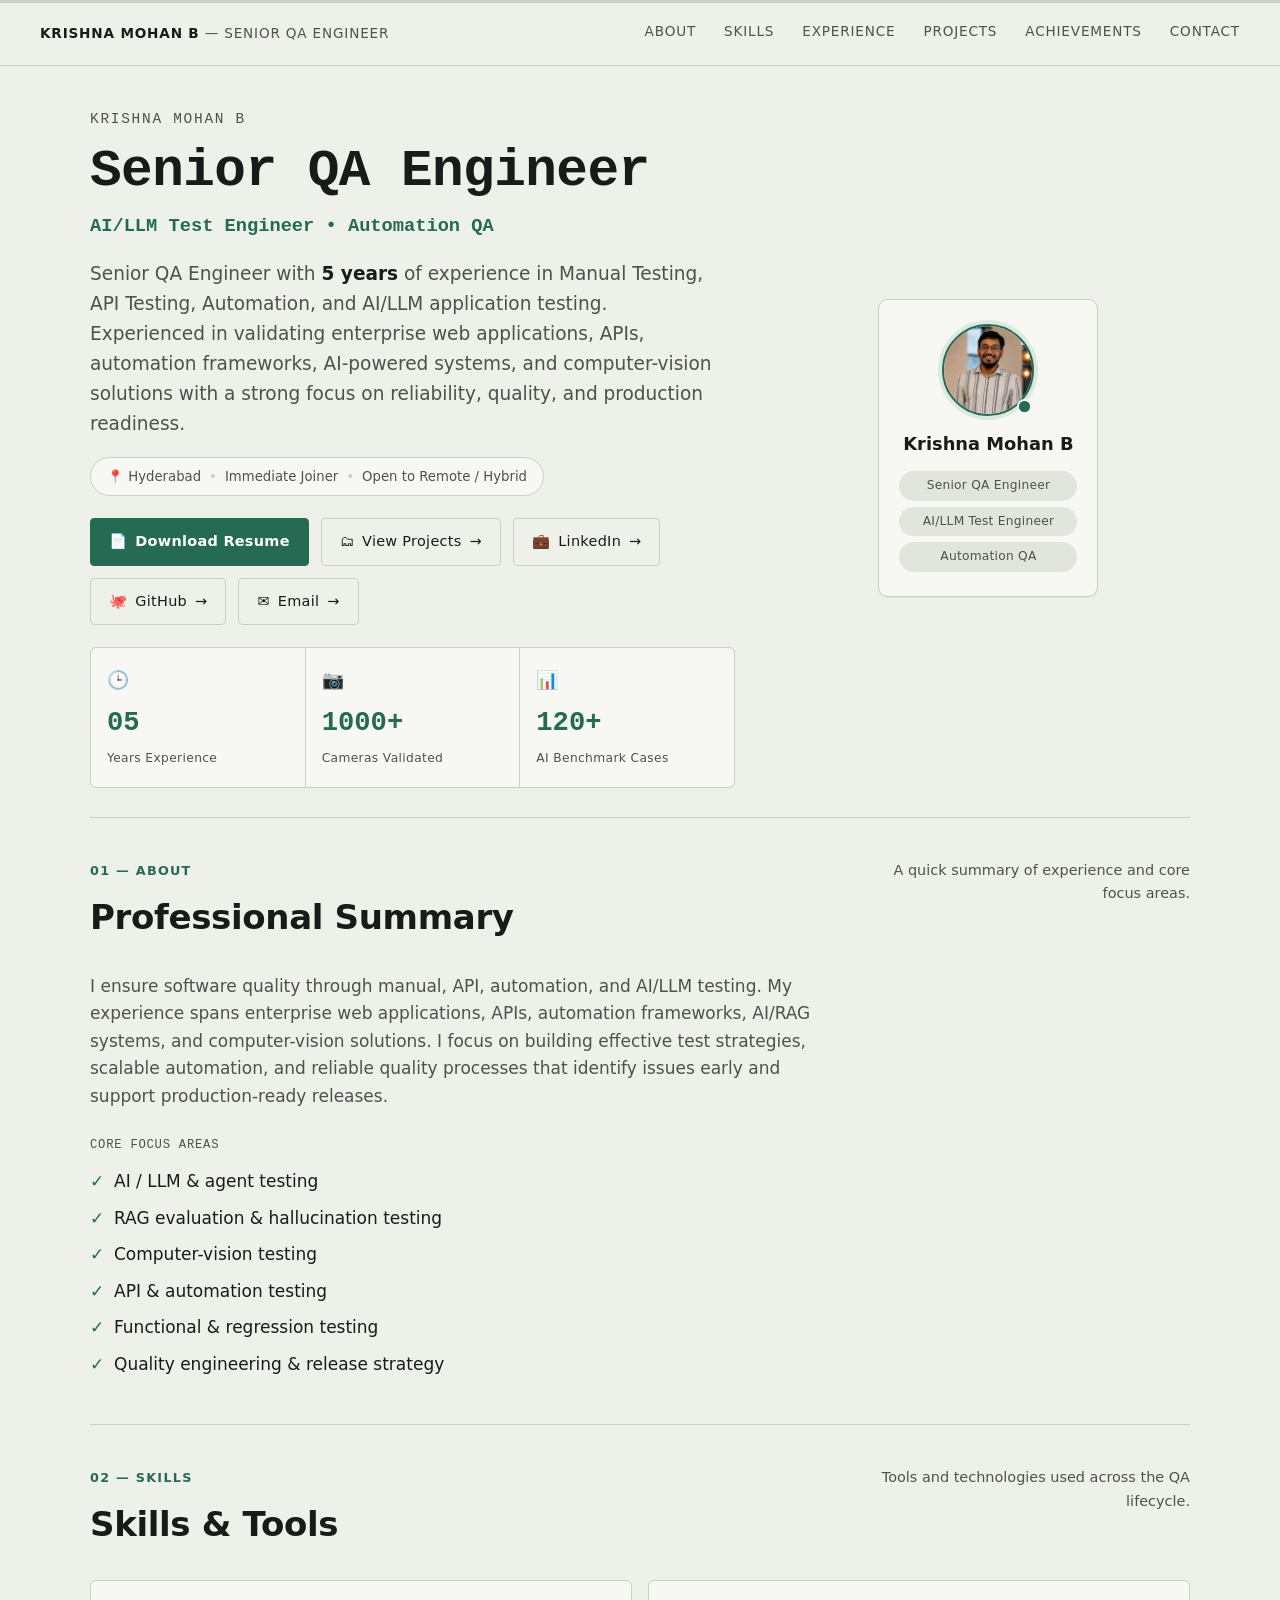
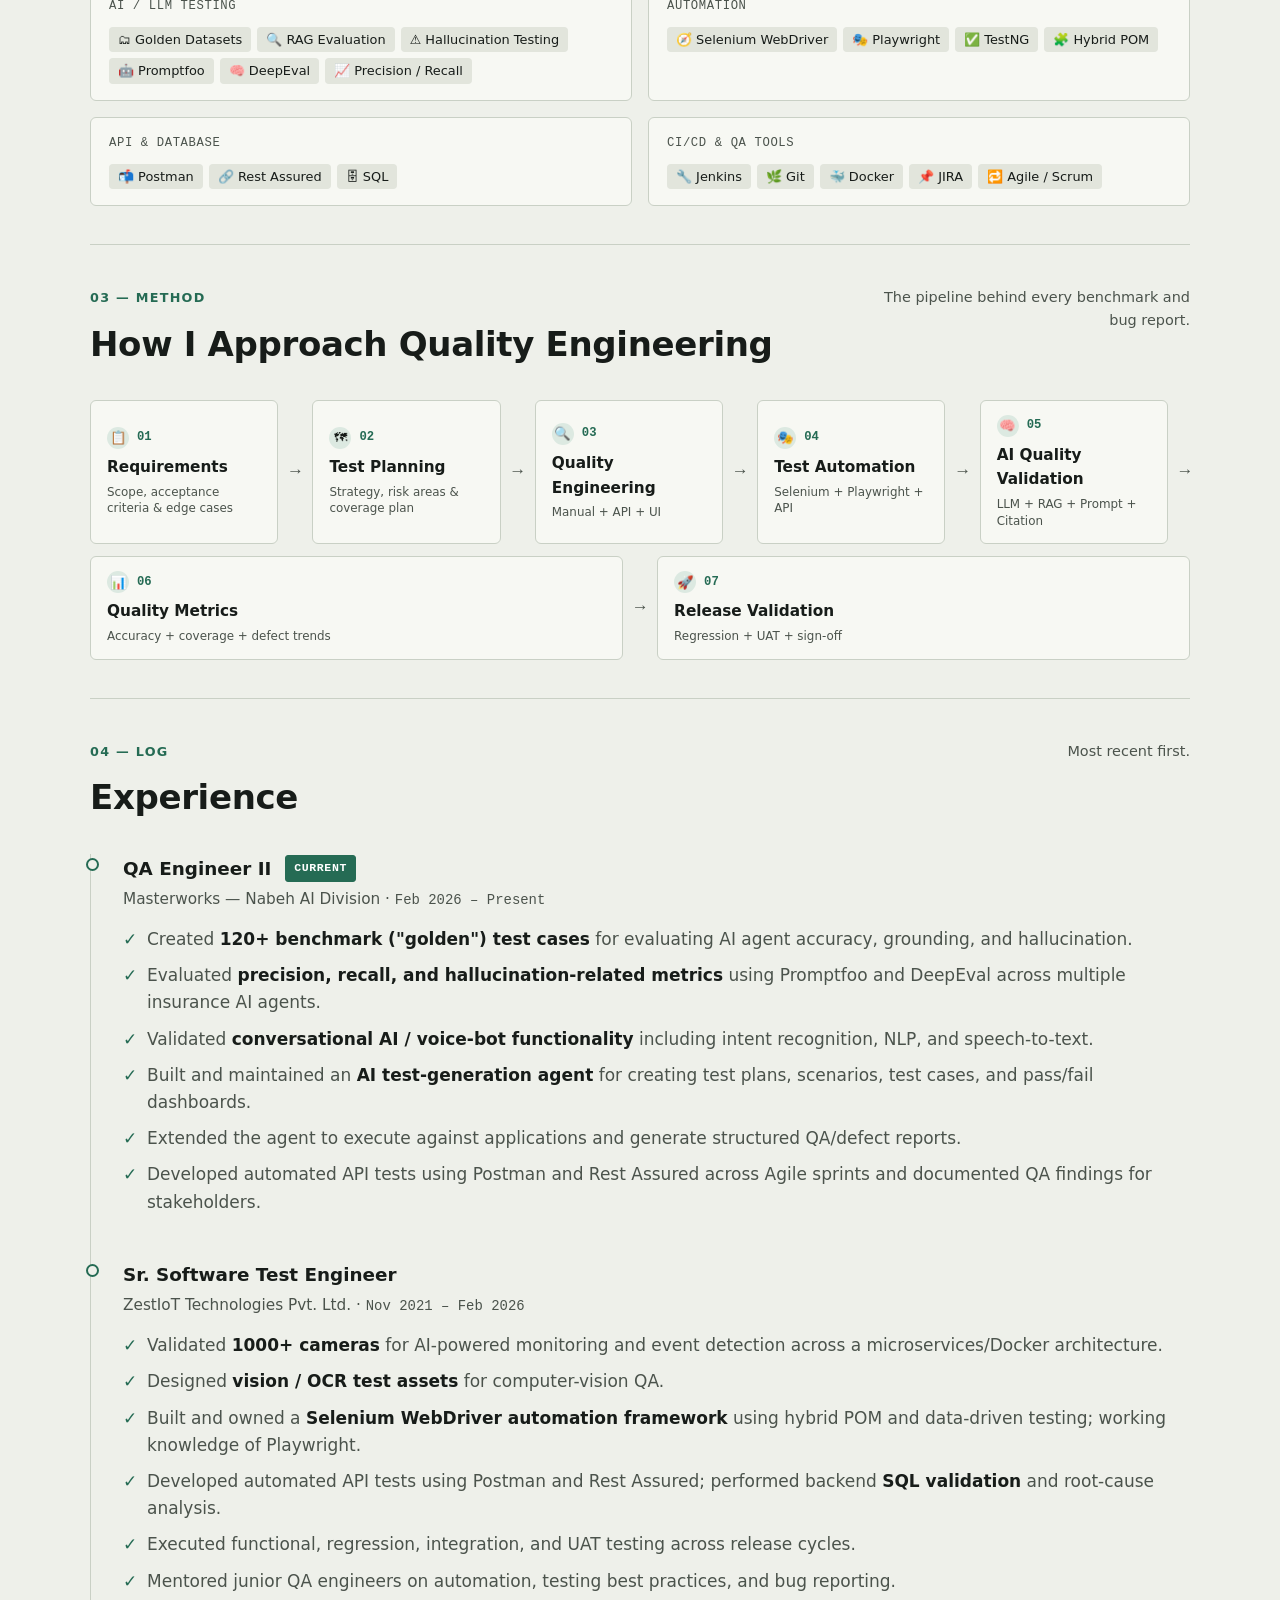
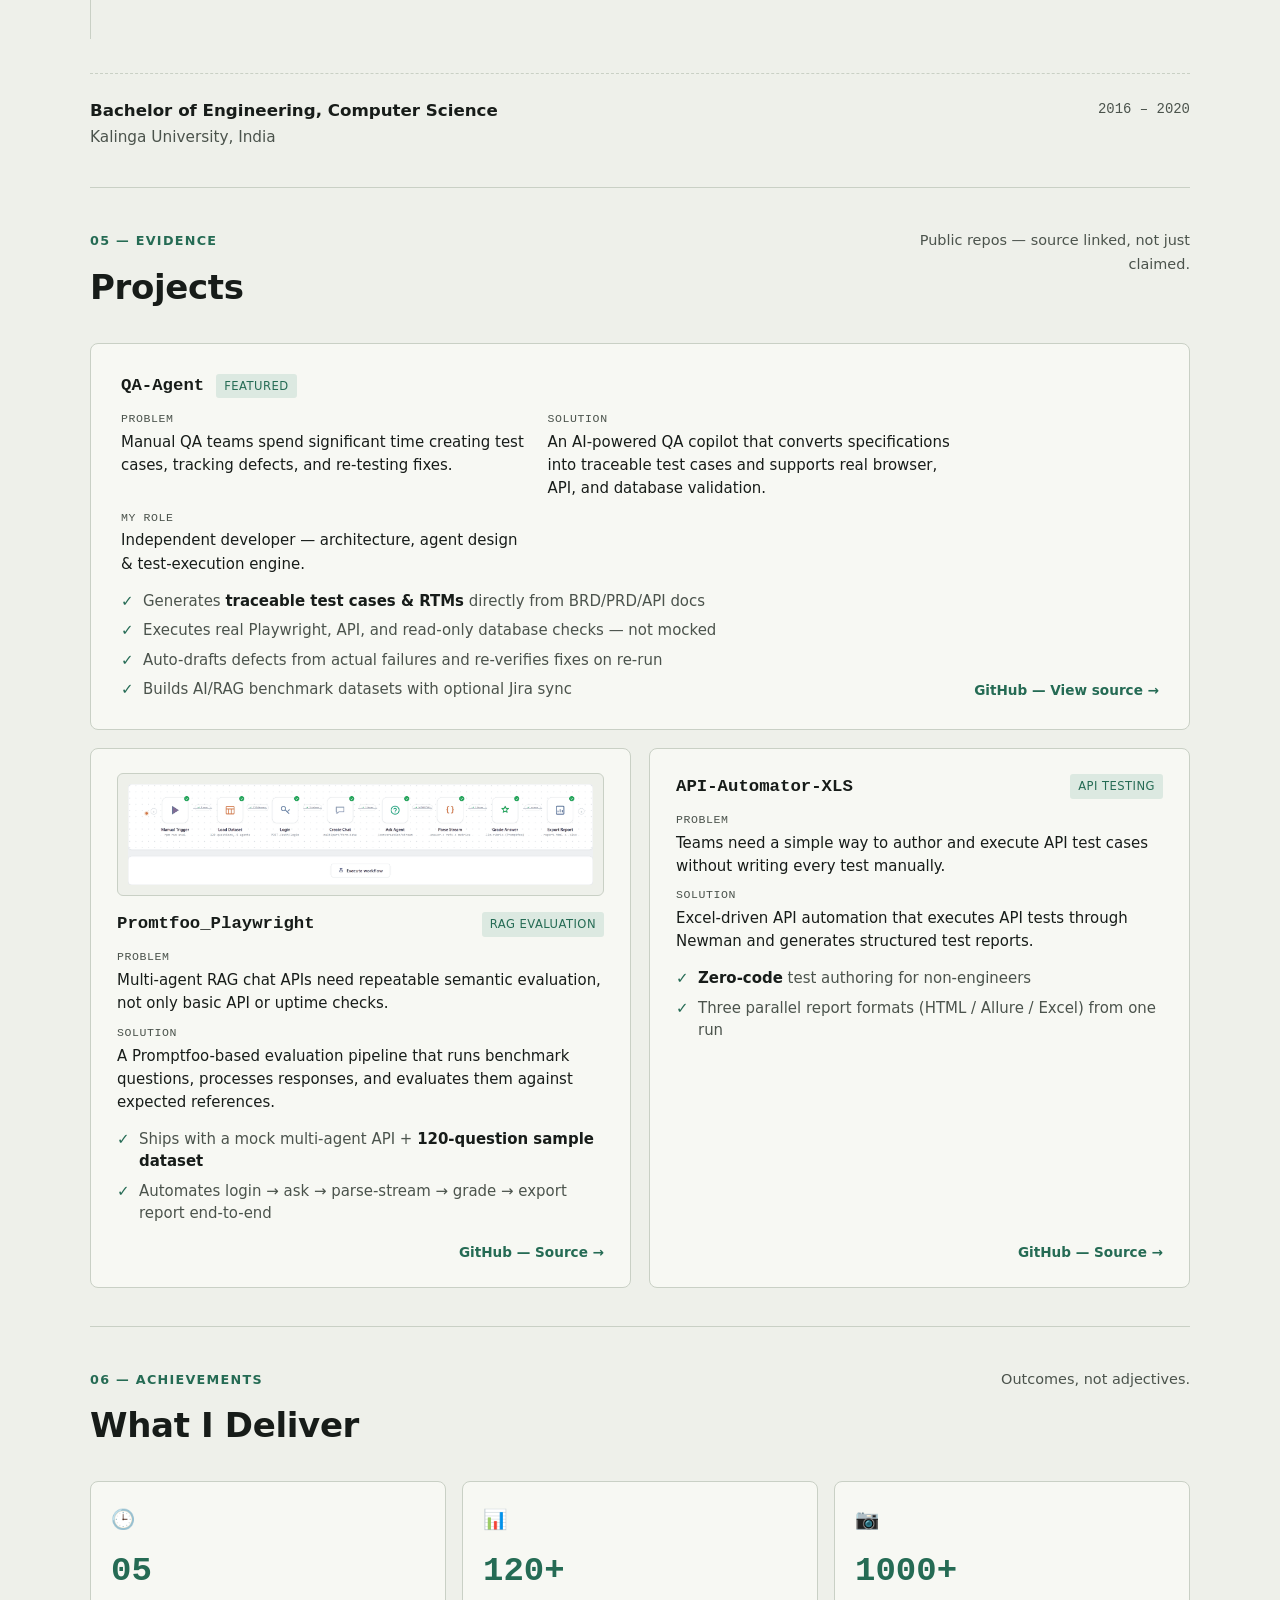
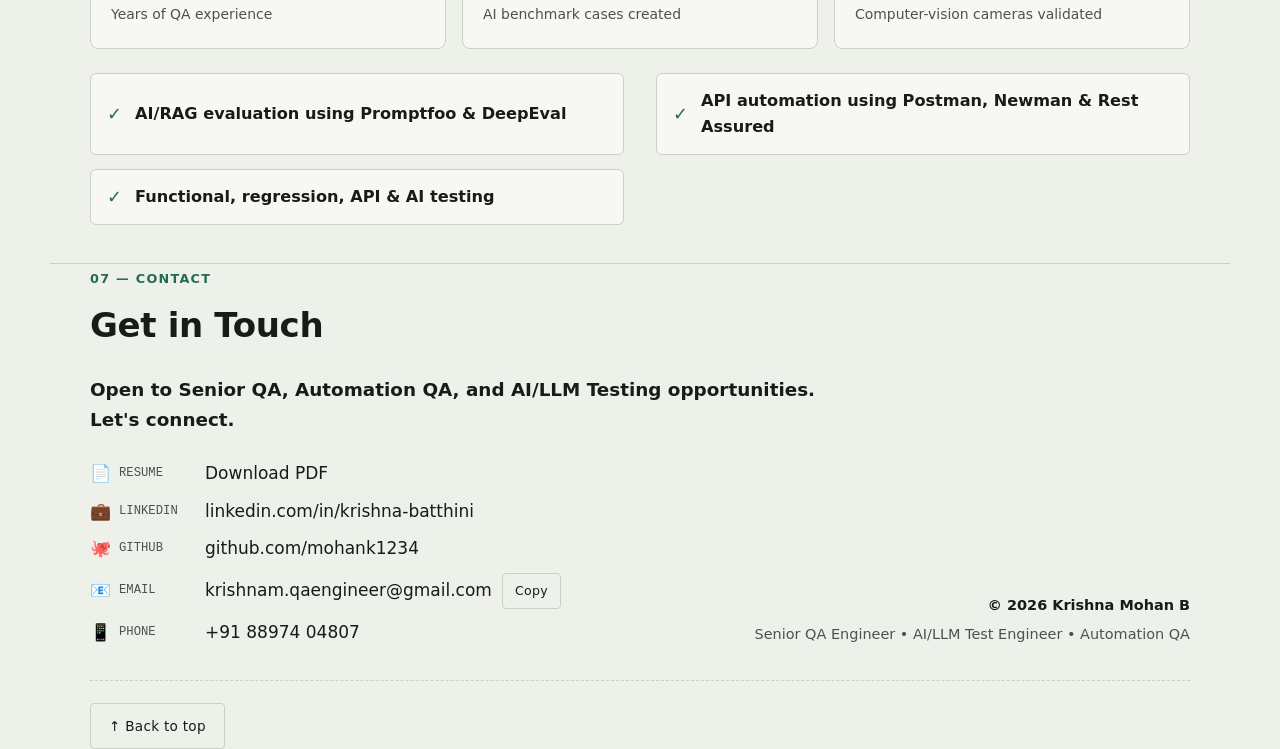
==== commit ce03fd94: "Refine positioning to Senior QA Engineer with AI/LLM + Automation focus Consolidate hero/about copy " ====
--- a/index.html
+++ b/index.html
@@ -3,7 +3,7 @@
 <head>
 <meta charset="UTF-8">
 <meta name="viewport" content="width=device-width, initial-scale=1.0">
-<meta name="description" content="Senior QA Engineer (5+ yrs) specializing in AI/LLM &amp; RAG evaluation, computer-vision testing, and automation. 1000+ cameras validated, 120+ AI benchmark cases built. Based in Hyderabad, open to remote.">
+<meta name="description" content="Senior QA Engineer (5 years) specializing in AI/LLM &amp; RAG evaluation, computer-vision testing, and automation. 1000+ cameras validated, 120+ AI benchmark cases built. Based in Hyderabad, open to remote.">
 <meta name="robots" content="index, follow">
 <link rel="canonical" href="https://mohank1234.github.io/">
 <link rel="icon" type="image/svg+xml" href="favicon.svg">
@@ -16,7 +16,7 @@
 <meta property="og:site_name" content="Krishna Mohan B — Portfolio">
 <meta property="og:url" content="https://mohank1234.github.io/">
 <meta property="og:title" content="Krishna Mohan B — Senior QA Engineer &amp; AI/LLM Test Engineer">
-<meta property="og:description" content="5+ years in Manual, API, Automation &amp; AI/LLM testing. 1000+ cameras validated, 120+ AI benchmark cases built. RAG evaluation, computer-vision QA, and test automation.">
+<meta property="og:description" content="5 years in Manual, API, Automation &amp; AI/LLM testing. 1000+ cameras validated, 120+ AI benchmark cases built. RAG evaluation, computer-vision QA, and test automation.">
 <meta property="og:image" content="https://mohank1234.github.io/og-preview.png">
 <meta property="og:image:width" content="1200">
 <meta property="og:image:height" content="630">
@@ -26,7 +26,7 @@
 <!-- Twitter -->
 <meta name="twitter:card" content="summary_large_image">
 <meta name="twitter:title" content="Krishna Mohan B — Senior QA Engineer &amp; AI/LLM Test Engineer">
-<meta name="twitter:description" content="5+ years in Manual, API, Automation &amp; AI/LLM testing. 1000+ cameras validated, 120+ AI benchmark cases built.">
+<meta name="twitter:description" content="5 years in Manual, API, Automation &amp; AI/LLM testing. 1000+ cameras validated, 120+ AI benchmark cases built.">
 <meta name="twitter:image" content="https://mohank1234.github.io/og-preview.png">
 <meta name="twitter:image:alt" content="Krishna Mohan B — Senior QA Engineer, AI/LLM Test Engineer">
 
@@ -37,7 +37,7 @@
   "name": "Krishna Mohan B",
   "url": "https://mohank1234.github.io/",
   "jobTitle": "Senior QA Engineer / AI-LLM Test Engineer",
-  "description": "Senior QA Engineer with 5+ years of experience in Manual Testing, API Testing, Automation, and AI/LLM application testing.",
+  "description": "Senior QA Engineer with 5 years of experience in Manual Testing, API Testing, Automation, and AI/LLM application testing.",
   "address": { "@type": "PostalAddress", "addressLocality": "Hyderabad", "addressCountry": "IN" },
   "sameAs": [
     "https://linkedin.com/in/krishna-batthini",
@@ -199,7 +199,7 @@
   }
 
   /* ---------- hero ---------- */
-  .hero { padding: clamp(30px, 6vw, 60px) 0 clamp(22px, 4.5vw, 42px); }
+  .hero { padding: clamp(20px, 4.2vw, 42px) 0 clamp(15px, 3.2vw, 29px); }
   .hero-grid { display: grid; grid-template-columns: 1fr; gap: 36px; align-items: center; }
   @media (min-width: 900px) { .hero-grid { grid-template-columns: 1.6fr 1fr; gap: 52px; } }
   .hero-photo { display: flex; justify-content: center; order: -1; }
@@ -285,7 +285,7 @@
   }
   .hero-lines b { color: var(--ink); font-weight: 600; }
 
-  .cta-row { display: flex; flex-wrap: wrap; gap: 12px; margin-bottom: 30px; }
+  .cta-row { display: flex; flex-wrap: wrap; gap: 12px; margin-bottom: 22px; }
   .btn {
     display: inline-flex; align-items: center; gap: 8px;
     font-size: 0.85rem; letter-spacing: 0.02em;
@@ -314,7 +314,7 @@
 
   .stat-strip {
     display: grid;
-    grid-template-columns: repeat(4, 1fr);
+    grid-template-columns: repeat(3, 1fr);
     gap: 1px;
     background: var(--line);
     border: 1px solid var(--line);
@@ -342,10 +342,9 @@
     display: block;
   }
   .stat-icon { font-size: 1.05rem; display: block; margin-bottom: 6px; }
-  @media (max-width: 640px) { .stat-strip { grid-template-columns: repeat(2, 1fr); } }
 
   /* ---------- sections ---------- */
-  section { padding: clamp(32px, 5.5vw, 56px) 0; border-top: 1px solid var(--line); }
+  section { padding: clamp(22px, 4vw, 38px) 0; border-top: 1px solid var(--line); }
   .section-head {
     display: flex; align-items: baseline; justify-content: space-between;
     gap: 20px; margin-bottom: 28px; flex-wrap: wrap;
@@ -383,8 +382,7 @@
   .check-list li::before { content: "✓"; position: absolute; left: 0; color: var(--accent); font-weight: 700; }
 
   /* ---------- skills ---------- */
-  .coverage { display: grid; grid-template-columns: repeat(3, 1fr); gap: 16px; align-items: stretch; }
-  @media (max-width: 900px) { .coverage { grid-template-columns: repeat(2, 1fr); } }
+  .coverage { display: grid; grid-template-columns: repeat(2, 1fr); gap: 16px; align-items: stretch; }
   @media (max-width: 560px) { .coverage { grid-template-columns: 1fr; } }
   .coverage-item {
     background: var(--paper-raised);
@@ -531,8 +529,6 @@
   .achieve-list li::before { content: "✓"; position: absolute; left: 0; color: var(--accent); font-weight: 700; }
   .achieve-list li b { color: var(--ink); font-weight: 600; }
   .proj-foot { display: flex; align-items: center; justify-content: space-between; gap: 12px; flex-wrap: wrap; margin-top: auto; }
-  .stack-tags { display: flex; flex-wrap: wrap; gap: 6px; }
-  .stack-tag { font-size: 0.72rem; color: var(--ink-dim); font-family: ui-monospace, Consolas, monospace; }
   .src-link {
     font-size: 0.8rem; text-decoration: none; color: var(--accent); font-weight: 600;
     white-space: nowrap;
@@ -579,7 +575,7 @@
   }
 
   /* ---------- footer / contact ---------- */
-  footer { padding: clamp(32px, 5.5vw, 56px) 0 40px; border-top: 1px solid var(--line); }
+  footer { padding: clamp(22px, 4vw, 38px) 0 28px; border-top: 1px solid var(--line); }
   .contact-tagline { font-size: 1.08rem; font-weight: 600; margin: -6px 0 26px; color: var(--ink); max-width: 60ch; }
   .contact-grid {
     display: flex; justify-content: space-between; align-items: flex-end; flex-wrap: wrap; gap: 28px;
@@ -629,11 +625,9 @@
       <div>
         <p class="hero-kicker">Krishna Mohan B</p>
         <h1 class="headline">Senior QA Engineer</h1>
-        <p class="hero-spec">AI / LLM Test Engineer · RAG, Vision &amp; API Quality</p>
+        <p class="hero-spec">AI/LLM Test Engineer • Automation QA</p>
         <div class="hero-lines">
-          <p>I validate <b>AI/LLM, RAG, and computer-vision systems</b> for production reliability.</p>
-          <p>5 years validating <b>1,000+ camera/AI use cases</b> and building <b>120+ benchmark datasets</b> for accuracy &amp; hallucination scoring.</p>
-          <p>I build <b>automation frameworks</b> (Playwright, Selenium, API) that catch regressions before release.</p>
+          <p>Senior QA Engineer with <b>5 years</b> of experience in Manual Testing, API Testing, Automation, and AI/LLM application testing. Experienced in validating enterprise web applications, APIs, automation frameworks, AI-powered systems, and computer-vision solutions with a strong focus on reliability, quality, and production readiness.</p>
         </div>
         <div class="recruiter-badge">
           <span>📍 Hyderabad</span><span class="dot">•</span><span>Immediate Joiner</span><span class="dot">•</span><span>Open to Remote / Hybrid</span>
@@ -646,10 +640,9 @@
           <a class="btn" href="mailto:krishnam.qaengineer@gmail.com"><span aria-hidden="true">✉️</span> Email <span class="btn-arrow" aria-hidden="true">→</span></a>
         </div>
         <div class="stat-strip">
-          <div class="stat"><span class="stat-icon" aria-hidden="true">🕒</span><span class="num mono"><span data-count-to="5">0</span>+</span><span class="label">Years Experience</span></div>
+          <div class="stat"><span class="stat-icon" aria-hidden="true">🕒</span><span class="num mono">05</span><span class="label">Years Experience</span></div>
           <div class="stat"><span class="stat-icon" aria-hidden="true">📷</span><span class="num mono"><span data-count-to="1000">0</span>+</span><span class="label">Cameras Validated</span></div>
           <div class="stat"><span class="stat-icon" aria-hidden="true">📊</span><span class="num mono"><span data-count-to="120">0</span>+</span><span class="label">AI Benchmark Cases</span></div>
-          <div class="stat"><span class="stat-icon" aria-hidden="true">🤖</span><span class="num mono"><span data-count-to="3">0</span></span><span class="label">AI Projects</span></div>
         </div>
       </div>
       <div class="hero-photo">
@@ -659,7 +652,6 @@
             <span class="status-dot" aria-hidden="true"></span>
           </div>
           <div class="profile-name">Krishna Mohan B</div>
-          <span class="sr-only">Available for new opportunities</span>
           <div class="profile-roles">
             <span class="profile-role-tag">Senior QA Engineer</span>
             <span class="profile-role-tag">AI/LLM Test Engineer</span>
@@ -676,14 +668,14 @@
       <div class="section-note">A quick summary of experience and core focus areas.</div>
     </div>
     <div class="prose" style="max-width:760px;">
-      <p>I validate software quality across manual, API, and automation testing — with a deep focus on <b>AI/LLM, RAG, and computer-vision systems</b>. I build scalable test frameworks and quality-engineering practices that catch issues before release, not after.</p>
+      <p>I ensure software quality through manual, API, automation, and AI/LLM testing. My experience spans enterprise web applications, APIs, automation frameworks, AI/RAG systems, and computer-vision solutions. I focus on building effective test strategies, scalable automation, and reliable quality processes that identify issues early and support production-ready releases.</p>
       <span class="sub-eyebrow">Core focus areas</span>
       <ul class="check-list">
         <li>AI / LLM &amp; agent testing</li>
-        <li>RAG evaluation &amp; hallucination scoring</li>
+        <li>RAG evaluation &amp; hallucination testing</li>
         <li>Computer-vision testing</li>
-        <li>Conversational AI / voice-bot testing</li>
         <li>API &amp; automation testing</li>
+        <li>Functional &amp; regression testing</li>
         <li>Quality engineering &amp; release strategy</li>
       </ul>
     </div>
@@ -696,22 +688,10 @@
     </div>
     <div class="coverage">
       <div class="coverage-item">
-        <span class="cat">AI / LLM &amp; agent testing</span>
+        <span class="cat">AI / LLM Testing</span>
         <div class="tag-row">
-          <span class="tag">🗂 Golden datasets</span><span class="tag">📈 Precision / recall</span>
-          <span class="tag">⚠️ Hallucination rate</span><span class="tag">🤖 Promptfoo</span><span class="tag">🧠 DeepEval</span>
-        </div>
-      </div>
-      <div class="coverage-item">
-        <span class="cat">Computer vision</span>
-        <div class="tag-row">
-          <span class="tag">📷 Camera / event detection</span><span class="tag">🔎 OCR test assets</span>
-        </div>
-      </div>
-      <div class="coverage-item">
-        <span class="cat">Conversational AI</span>
-        <div class="tag-row">
-          <span class="tag">🤖 Microsoft Bot Framework</span><span class="tag">🎯 Intent recognition</span><span class="tag">🎙 NLP / STT</span>
+          <span class="tag">🗂 Golden Datasets</span><span class="tag">🔍 RAG Evaluation</span>
+          <span class="tag">⚠️ Hallucination Testing</span><span class="tag">🤖 Promptfoo</span><span class="tag">🧠 DeepEval</span><span class="tag">📈 Precision / Recall</span>
         </div>
       </div>
       <div class="coverage-item">
@@ -721,15 +701,15 @@
         </div>
       </div>
       <div class="coverage-item">
-        <span class="cat">API &amp; database</span>
+        <span class="cat">API &amp; Database</span>
         <div class="tag-row">
           <span class="tag">📬 Postman</span><span class="tag">🔗 Rest Assured</span><span class="tag">🗄 SQL</span>
         </div>
       </div>
       <div class="coverage-item">
-        <span class="cat">Process</span>
+        <span class="cat">CI/CD &amp; QA Tools</span>
         <div class="tag-row">
-          <span class="tag">🔁 Agile / Scrum</span><span class="tag">📌 JIRA</span><span class="tag">⚙ CI/CD</span><span class="tag">🔧 Jenkins</span><span class="tag">🌿 Git</span><span class="tag">🐳 Docker</span><span class="tag">🧑‍🏫 Mentoring</span>
+          <span class="tag">🔧 Jenkins</span><span class="tag">🌿 Git</span><span class="tag">🐳 Docker</span><span class="tag">📌 JIRA</span><span class="tag">🔁 Agile / Scrum</span>
         </div>
       </div>
     </div>
@@ -737,7 +717,7 @@
 
   <section id="process" class="reveal">
     <div class="section-head">
-      <div><span class="eyebrow">03 — Method</span><h2 class="section-title">How I test AI</h2></div>
+      <div><span class="eyebrow">03 — Method</span><h2 class="section-title">How I Approach Quality Engineering</h2></div>
       <div class="section-note">The pipeline behind every benchmark and bug report.</div>
     </div>
     <div class="process-flow">
@@ -748,7 +728,7 @@
       <span class="process-arrow mono" aria-hidden="true">→</span>
       <div class="process-step">
         <div class="step-top"><span class="step-icon" aria-hidden="true">🗺</span><span class="step-num mono">02</span></div>
-        <span class="step-label">Planning</span><span class="step-sub">Test strategy, risk areas, coverage plan</span>
+        <span class="step-label">Test Planning</span><span class="step-sub">Strategy, risk areas &amp; coverage plan</span>
       </div>
       <span class="process-arrow mono" aria-hidden="true">→</span>
       <div class="process-step">
@@ -758,22 +738,22 @@
       <span class="process-arrow mono" aria-hidden="true">→</span>
       <div class="process-step">
         <div class="step-top"><span class="step-icon" aria-hidden="true">🎭</span><span class="step-num mono">04</span></div>
-        <span class="step-label">Test Automation</span><span class="step-sub">Playwright, Selenium, hybrid POM</span>
+        <span class="step-label">Test Automation</span><span class="step-sub">Selenium + Playwright + API</span>
       </div>
       <span class="process-arrow mono" aria-hidden="true">→</span>
       <div class="process-step">
         <div class="step-top"><span class="step-icon" aria-hidden="true">🧠</span><span class="step-num mono">05</span></div>
-        <span class="step-label">AI Quality Validation</span><span class="step-sub">LLM, RAG, Prompt, Citation</span>
+        <span class="step-label">AI Quality Validation</span><span class="step-sub">LLM + RAG + Prompt + Citation</span>
       </div>
       <span class="process-arrow mono" aria-hidden="true">→</span>
       <div class="process-step">
         <div class="step-top"><span class="step-icon" aria-hidden="true">📊</span><span class="step-num mono">06</span></div>
-        <span class="step-label">Quality Metrics</span><span class="step-sub">Precision, recall, hallucination rate</span>
+        <span class="step-label">Quality Metrics</span><span class="step-sub">Accuracy + coverage + defect trends</span>
       </div>
       <span class="process-arrow mono" aria-hidden="true">→</span>
       <div class="process-step">
         <div class="step-top"><span class="step-icon" aria-hidden="true">🚀</span><span class="step-num mono">07</span></div>
-        <span class="step-label">Release Validation</span><span class="step-sub">Regression, UAT, sign-off</span>
+        <span class="step-label">Release Validation</span><span class="step-sub">Regression + UAT + sign-off</span>
       </div>
     </div>
   </section>
@@ -791,12 +771,12 @@
         </div>
         <div class="company-line">Masterworks — Nabeh AI Division · <span class="dates">Feb 2026 – Present</span></div>
         <ul>
-          <li>Built <b>120+ benchmark ("golden") dataset questions</b> to evaluate AI agent accuracy, hallucination, and grounding.</li>
-          <li>Score <b>precision, recall, and hallucination-rate</b> metrics via Promptfoo &amp; DeepEval across multiple insurance AI agents.</li>
-          <li>Validate a <b>conversational AI / voice bot</b> on Microsoft Bot Framework — intent recognition, NLP, and speech-to-text.</li>
-          <li>Built and maintain an <b>open-source AI test-generation agent</b> — test plans, scenarios, cases, and pass/fail dashboards.</li>
-          <li>Extending that agent to execute against live applications and auto-generate structured bug reports.</li>
-          <li>Engineer automated API tests (Postman, RestAssured) across Agile sprints; document QA findings for stakeholders.</li>
+          <li>Created <b>120+ benchmark ("golden") test cases</b> for evaluating AI agent accuracy, grounding, and hallucination.</li>
+          <li>Evaluated <b>precision, recall, and hallucination-related metrics</b> using Promptfoo and DeepEval across multiple insurance AI agents.</li>
+          <li>Validated <b>conversational AI / voice-bot functionality</b> including intent recognition, NLP, and speech-to-text.</li>
+          <li>Built and maintained an <b>AI test-generation agent</b> for creating test plans, scenarios, test cases, and pass/fail dashboards.</li>
+          <li>Extended the agent to execute against applications and generate structured QA/defect reports.</li>
+          <li>Developed automated API tests using Postman and Rest Assured across Agile sprints and documented QA findings for stakeholders.</li>
         </ul>
       </div>
       <div class="entry">
@@ -805,11 +785,11 @@
         </div>
         <div class="company-line">ZestIoT Technologies Pvt. Ltd. · <span class="dates">Nov 2021 – Feb 2026</span></div>
         <ul>
-          <li>Validated <b>1000+ cameras</b> for AI-powered monitoring — event detection across a microservices/Docker architecture.</li>
+          <li>Validated <b>1000+ cameras</b> for AI-powered monitoring and event detection across a microservices/Docker architecture.</li>
           <li>Designed <b>vision / OCR test assets</b> for computer-vision QA.</li>
-          <li>Built and owned a <b>Selenium WebDriver automation framework</b> (hybrid POM + data-driven) from the ground up; working knowledge of Playwright.</li>
-          <li>Engineered automated API tests (Postman, Rest Assured); performed backend <b>SQL validation</b> and root-cause analysis.</li>
-          <li>Executed functional, regression, integration, and UAT testing across every release cycle.</li>
+          <li>Built and owned a <b>Selenium WebDriver automation framework</b> using hybrid POM and data-driven testing; working knowledge of Playwright.</li>
+          <li>Developed automated API tests using Postman and Rest Assured; performed backend <b>SQL validation</b> and root-cause analysis.</li>
+          <li>Executed functional, regression, integration, and UAT testing across release cycles.</li>
           <li>Mentored junior QA engineers on automation, testing best practices, and bug reporting.</li>
         </ul>
       </div>
@@ -838,19 +818,15 @@
         <div class="case-grid two-col">
           <div class="case-row">
             <span class="case-label">Problem</span>
-            <span class="case-value">Manual QA teams lose hours writing test cases, tracking bugs, and re-testing fixes by hand.</span>
+            <span class="case-value">Manual QA teams spend significant time creating test cases, tracking defects, and re-testing fixes.</span>
           </div>
           <div class="case-row">
             <span class="case-label">Solution</span>
-            <span class="case-value">An autonomous QA copilot — built on the Claude Agent SDK — that turns specs into traceable test cases and runs real Playwright, API &amp; database checks.</span>
+            <span class="case-value">An AI-powered QA copilot that converts specifications into traceable test cases and supports real browser, API, and database validation.</span>
           </div>
           <div class="case-row">
             <span class="case-label">My role</span>
             <span class="case-value">Independent developer — architecture, agent design &amp; test-execution engine.</span>
-          </div>
-          <div class="case-row">
-            <span class="case-label">Stack</span>
-            <span class="case-value">TypeScript · Claude Agent SDK · Playwright</span>
           </div>
         </div>
         <ul class="achieve-list" style="margin-bottom:0;">
@@ -870,48 +846,46 @@
         <div class="proj-shot"><img src="project-promtfoo.png" alt="Promtfoo_Playwright evaluation pipeline: load dataset, login, create chat, ask agent, parse stream, grade answer, export report" width="1600" height="350" loading="lazy"></div>
         <div class="proj-top">
           <span class="proj-name">Promtfoo_Playwright</span>
-          <span class="badge">RAG eval</span>
+          <span class="badge">RAG Evaluation</span>
         </div>
         <div class="case-grid">
           <div class="case-row">
             <span class="case-label">Problem</span>
-            <span class="case-value">Multi-agent RAG chat APIs need repeatable, semantic grading — not just uptime checks.</span>
+            <span class="case-value">Multi-agent RAG chat APIs need repeatable semantic evaluation, not only basic API or uptime checks.</span>
           </div>
           <div class="case-row">
             <span class="case-label">Solution</span>
-            <span class="case-value">A Promptfoo-based pipeline that logs in, asks each benchmark question, parses the streamed response, and grades it semantically against a reference answer.</span>
+            <span class="case-value">A Promptfoo-based evaluation pipeline that runs benchmark questions, processes responses, and evaluates them against expected references.</span>
           </div>
         </div>
         <ul class="achieve-list">
           <li>Ships with a mock multi-agent API + <b>120-question sample dataset</b></li>
           <li>Automates login → ask → parse-stream → grade → export report end-to-end</li>
         </ul>
-        <div class="proj-foot">
-          <div class="stack-tags"><span class="stack-tag">JavaScript</span><span class="stack-tag">·</span><span class="stack-tag">Promptfoo</span></div>
+        <div class="proj-foot" style="justify-content:flex-end;">
           <a class="src-link" href="https://github.com/mohank1234/Promtfoo_Playwright" target="_blank" rel="noopener">GitHub — Source <span class="btn-arrow">→</span></a>
         </div>
       </div>
       <div class="card">
         <div class="proj-top">
           <span class="proj-name">API-Automator-XLS</span>
-          <span class="badge">API testing</span>
+          <span class="badge">API Testing</span>
         </div>
         <div class="case-grid">
           <div class="case-row">
             <span class="case-label">Problem</span>
-            <span class="case-value">Non-technical stakeholders needed a way to author API tests without writing code.</span>
+            <span class="case-value">Teams need a simple way to author and execute API test cases without writing every test manually.</span>
           </div>
           <div class="case-row">
             <span class="case-label">Solution</span>
-            <span class="case-value">Excel-driven API automation — test cases live in a spreadsheet, execute via Newman, and produce HTML, Allure &amp; colour-coded Excel Pass/Fail reports.</span>
+            <span class="case-value">Excel-driven API automation that executes API tests through Newman and generates structured test reports.</span>
           </div>
         </div>
         <ul class="achieve-list">
           <li><b>Zero-code</b> test authoring for non-engineers</li>
           <li>Three parallel report formats (HTML / Allure / Excel) from one run</li>
         </ul>
-        <div class="proj-foot">
-          <div class="stack-tags"><span class="stack-tag">Node.js</span><span class="stack-tag">·</span><span class="stack-tag">Newman</span></div>
+        <div class="proj-foot" style="justify-content:flex-end;">
           <a class="src-link" href="https://github.com/mohank1234/API-Automator-XLS" target="_blank" rel="noopener">GitHub — Source <span class="btn-arrow">→</span></a>
         </div>
       </div>
@@ -920,19 +894,19 @@
 
   <section id="achievements" class="reveal">
     <div class="section-head">
-      <div><span class="eyebrow">06 — Achievements</span><h2 class="section-title">What I deliver</h2></div>
+      <div><span class="eyebrow">06 — Achievements</span><h2 class="section-title">What I Deliver</h2></div>
       <div class="section-note">Outcomes, not adjectives.</div>
     </div>
     <div class="kpi-grid">
       <div class="kpi-card">
         <span class="kpi-icon" aria-hidden="true">🕒</span>
-        <span class="kpi-num mono"><span data-count-to="5">0</span>+</span>
+        <span class="kpi-num mono">05</span>
         <span class="kpi-label">Years of QA experience</span>
       </div>
       <div class="kpi-card">
         <span class="kpi-icon" aria-hidden="true">📊</span>
         <span class="kpi-num mono"><span data-count-to="120">0</span>+</span>
-        <span class="kpi-label">AI benchmark questions created</span>
+        <span class="kpi-label">AI benchmark cases created</span>
       </div>
       <div class="kpi-card">
         <span class="kpi-icon" aria-hidden="true">📷</span>
@@ -942,7 +916,7 @@
     </div>
     <ul class="impact-list">
       <li>AI/RAG evaluation using Promptfoo &amp; DeepEval</li>
-      <li>API automation using Postman, Newman &amp; RestAssured</li>
+      <li>API automation using Postman, Newman &amp; Rest Assured</li>
       <li>Functional, regression, API &amp; AI testing</li>
     </ul>
   </section>
@@ -951,9 +925,9 @@
 
 <footer id="contact" class="wrap reveal">
   <div class="section-head">
-    <div><span class="eyebrow">07 — Contact</span><h2 class="section-title">Get in touch</h2></div>
+    <div><span class="eyebrow">07 — Contact</span><h2 class="section-title">Get in Touch</h2></div>
   </div>
-  <p class="contact-tagline">Looking for Senior QA (Manual), Automation QA, or AI/LLM Testing opportunities. Let's connect.</p>
+  <p class="contact-tagline">Open to Senior QA, Automation QA, and AI/LLM Testing opportunities. Let's connect.</p>
   <div class="contact-grid">
     <div class="contact-list">
       <a href="Krishna_Mohan_B_Resume.pdf" id="resume-link-2" download="Krishna_Mohan_B_Resume.pdf"><span aria-hidden="true">📄</span> <span class="k">Resume</span> Download PDF</a>
@@ -968,7 +942,7 @@
     </div>
     <div class="sign-off">
       <div class="sign-name">© 2026 Krishna Mohan B</div>
-      <div style="margin-top:6px;">Senior QA Engineer • AI Test Engineer</div>
+      <div style="margin-top:6px;">Senior QA Engineer • AI/LLM Test Engineer • Automation QA</div>
     </div>
   </div>
   <div class="back-to-top-row">
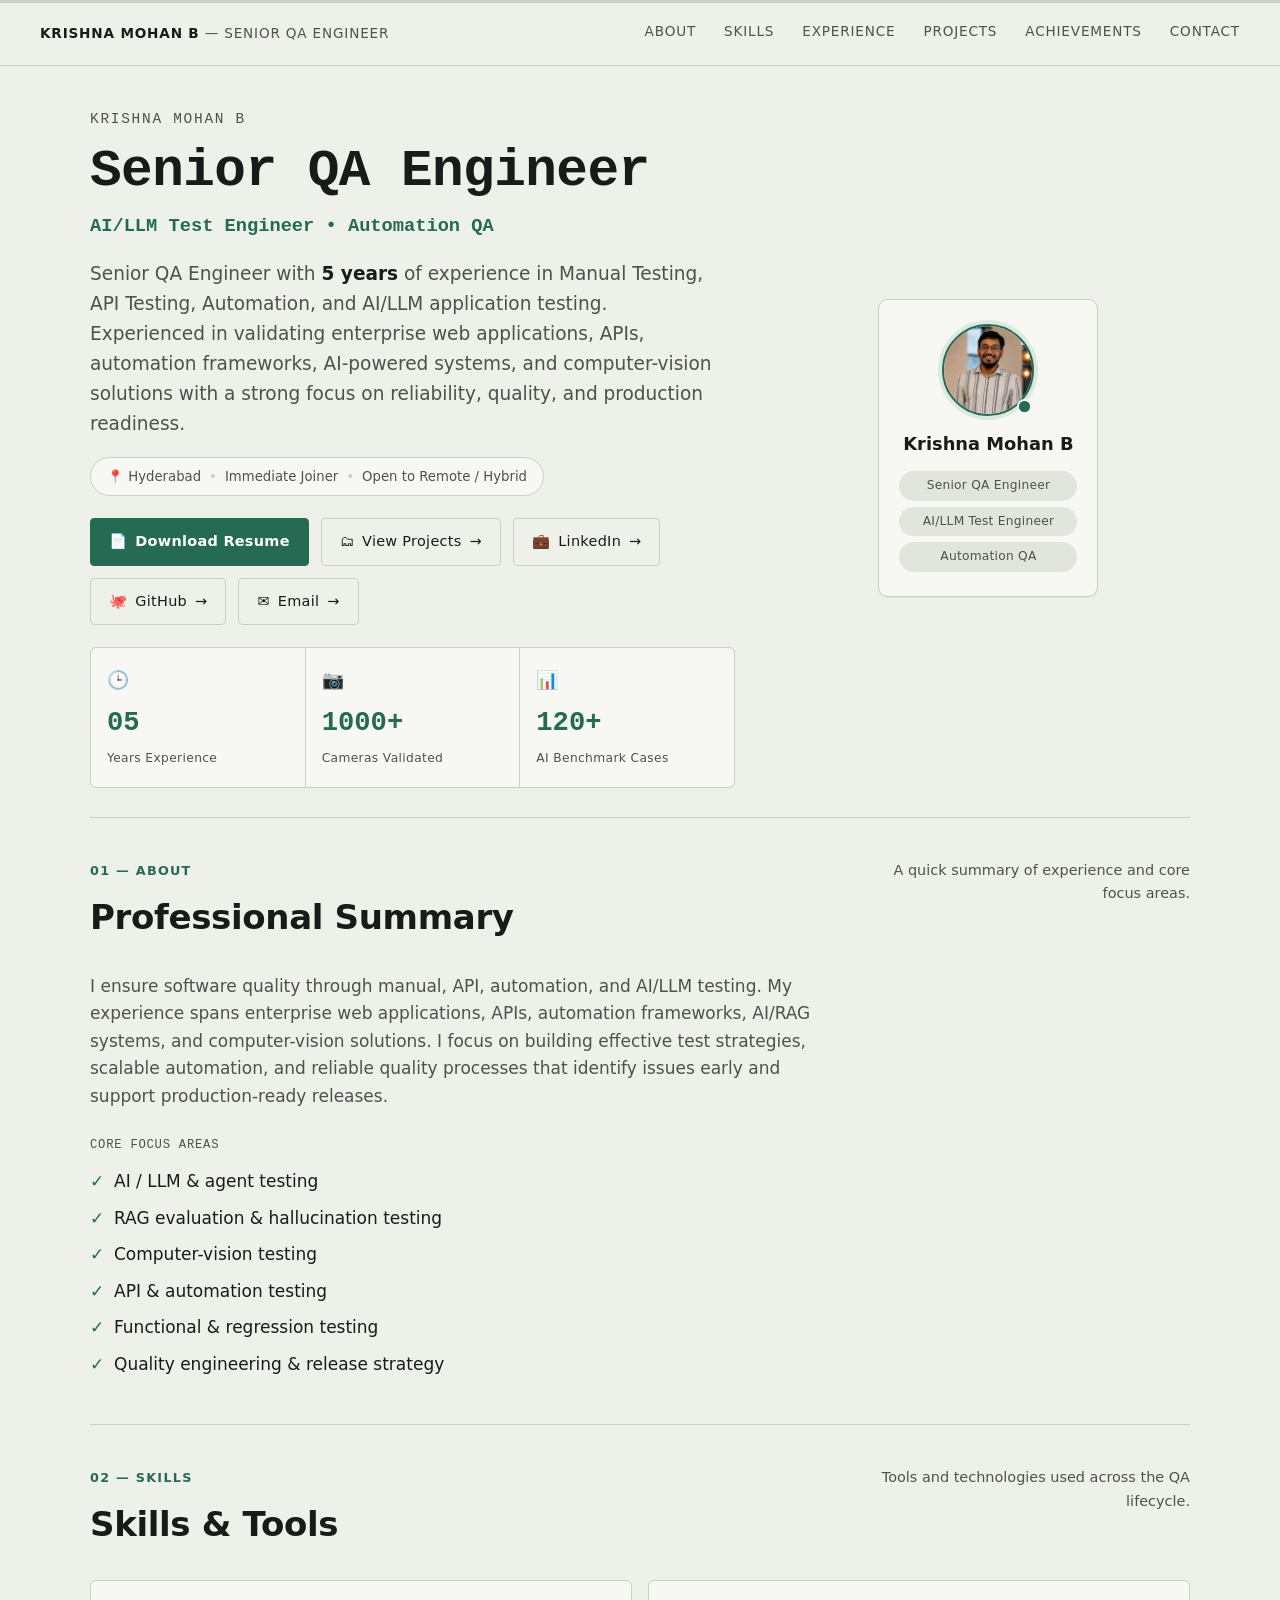
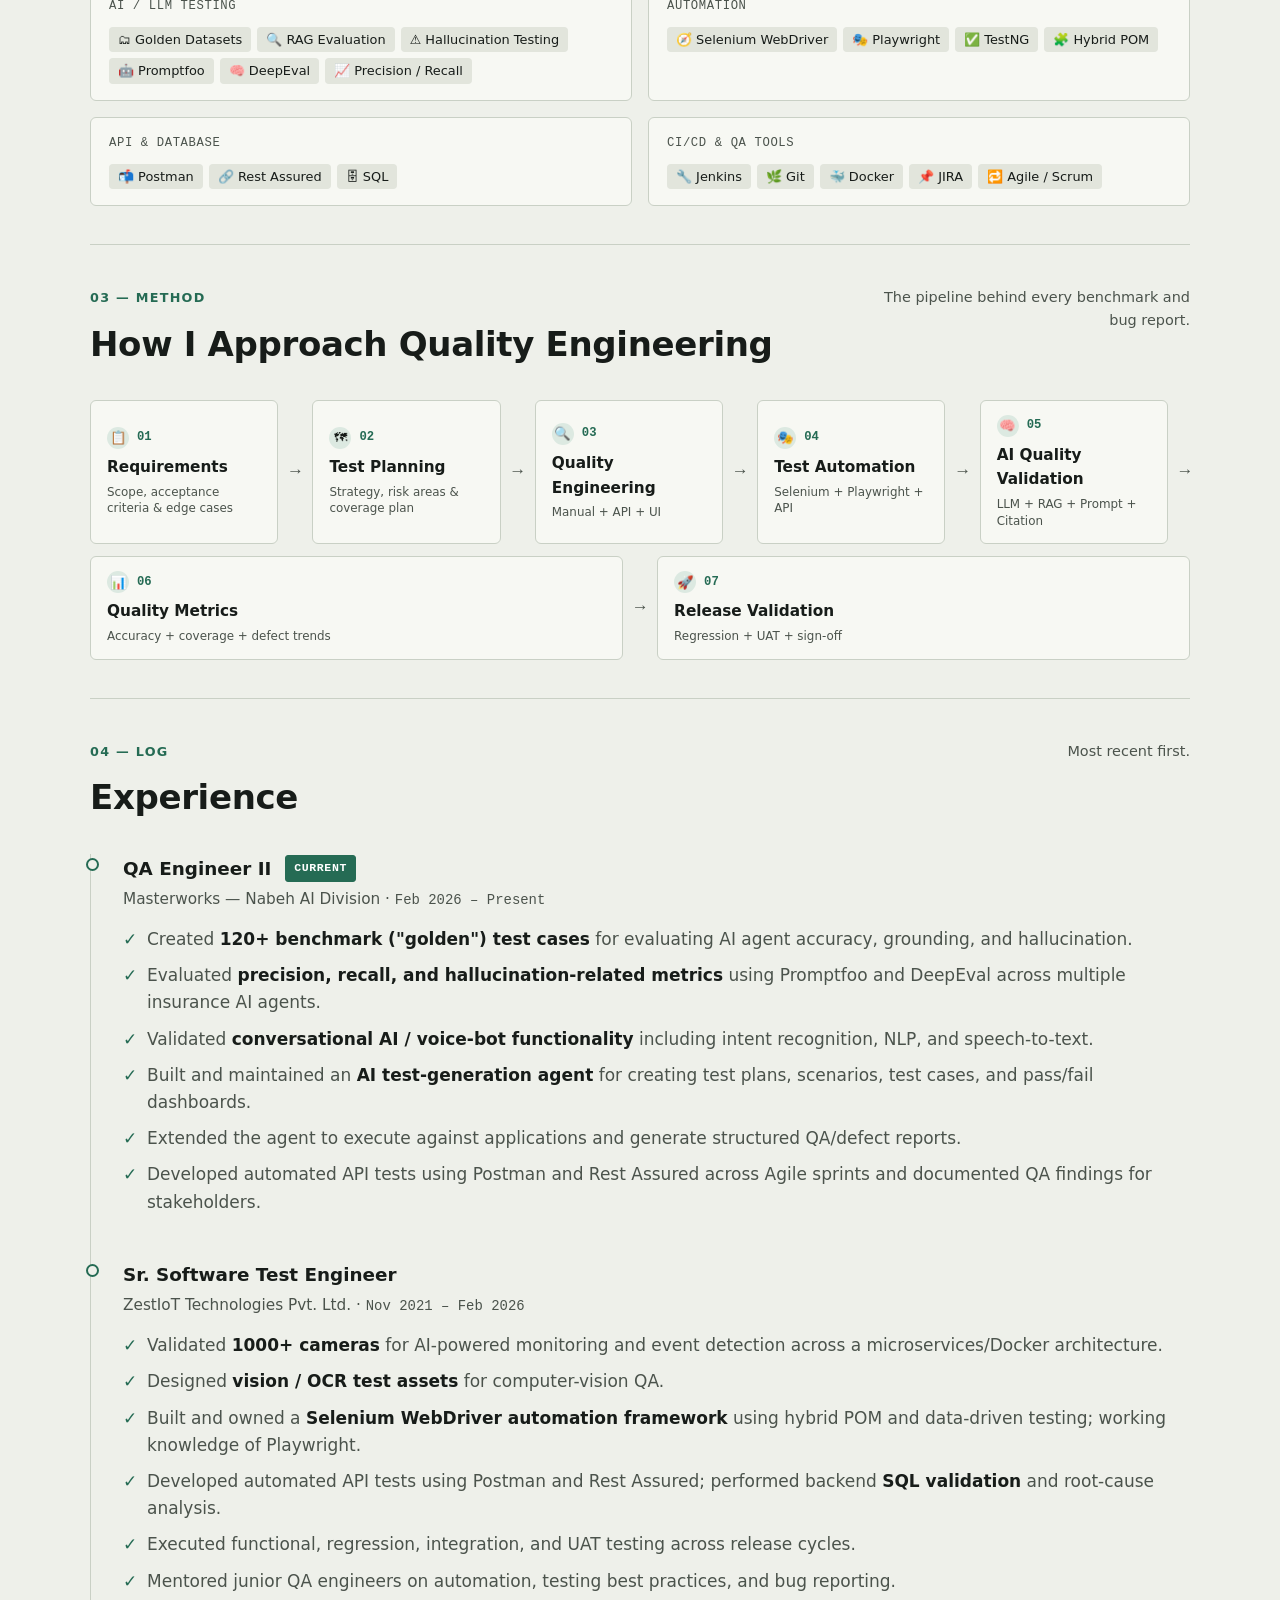
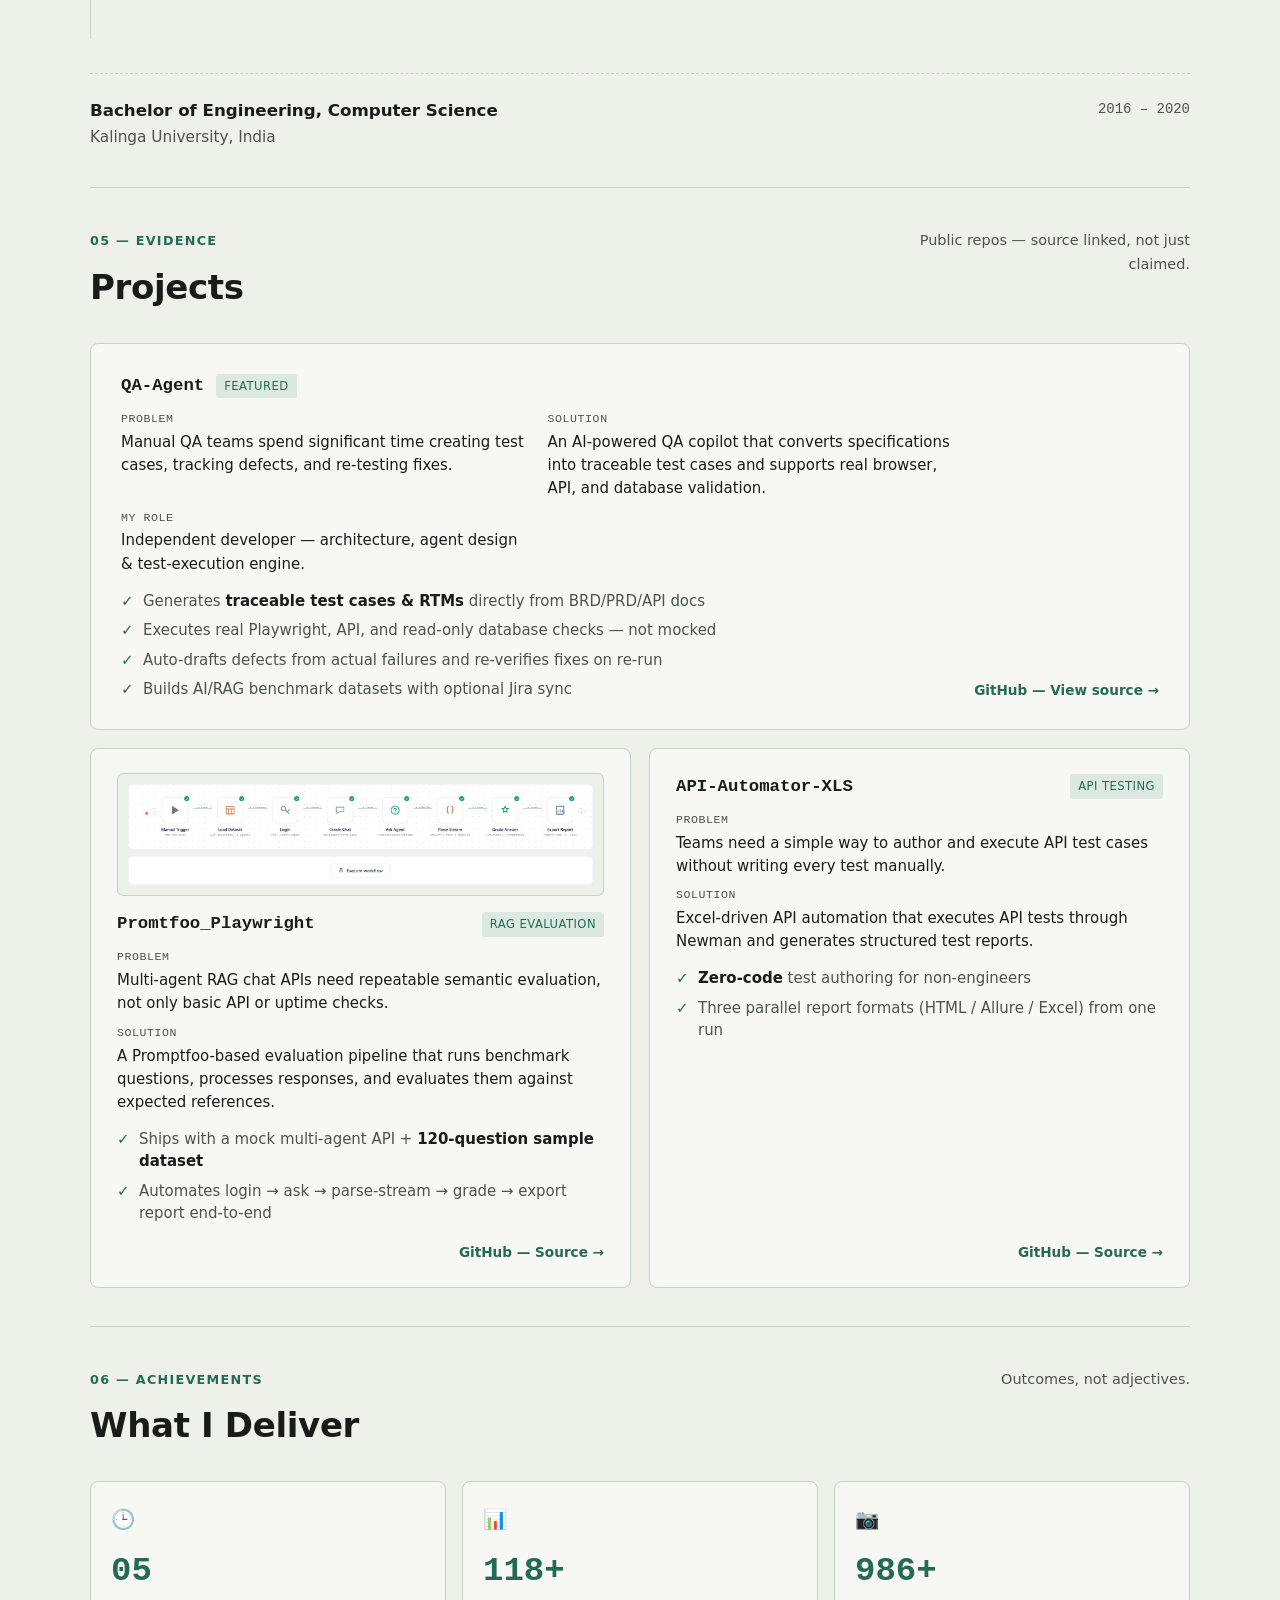
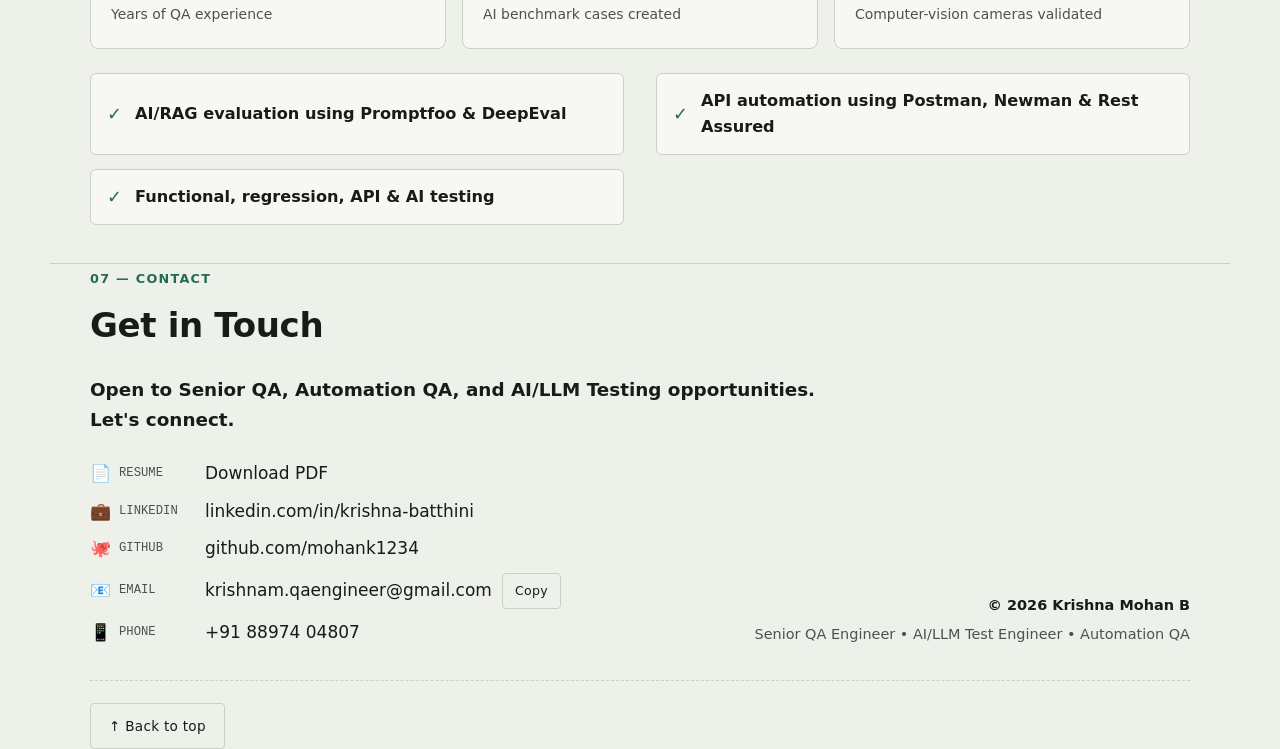
==== commit ecc19978: "Fix backward-jump flash in stat counter animation The previous commit set the counters' static HTML " ====
--- a/index.html
+++ b/index.html
@@ -641,8 +641,8 @@
         </div>
         <div class="stat-strip">
           <div class="stat"><span class="stat-icon" aria-hidden="true">🕒</span><span class="num mono">05</span><span class="label">Years Experience</span></div>
-          <div class="stat"><span class="stat-icon" aria-hidden="true">📷</span><span class="num mono"><span data-count-to="1000">0</span>+</span><span class="label">Cameras Validated</span></div>
-          <div class="stat"><span class="stat-icon" aria-hidden="true">📊</span><span class="num mono"><span data-count-to="120">0</span>+</span><span class="label">AI Benchmark Cases</span></div>
+          <div class="stat"><span class="stat-icon" aria-hidden="true">📷</span><span class="num mono"><span data-count-to="1000">1000</span>+</span><span class="label">Cameras Validated</span></div>
+          <div class="stat"><span class="stat-icon" aria-hidden="true">📊</span><span class="num mono"><span data-count-to="120">120</span>+</span><span class="label">AI Benchmark Cases</span></div>
         </div>
       </div>
       <div class="hero-photo">
@@ -905,12 +905,12 @@
       </div>
       <div class="kpi-card">
         <span class="kpi-icon" aria-hidden="true">📊</span>
-        <span class="kpi-num mono"><span data-count-to="120">0</span>+</span>
+        <span class="kpi-num mono"><span data-count-to="120">120</span>+</span>
         <span class="kpi-label">AI benchmark cases created</span>
       </div>
       <div class="kpi-card">
         <span class="kpi-icon" aria-hidden="true">📷</span>
-        <span class="kpi-num mono"><span data-count-to="1000">0</span>+</span>
+        <span class="kpi-num mono"><span data-count-to="1000">1000</span>+</span>
         <span class="kpi-label">Computer-vision cameras validated</span>
       </div>
     </div>
@@ -941,7 +941,7 @@
       <a href="tel:+918897404807"><span aria-hidden="true">📱</span> <span class="k">Phone</span> +91 88974 04807</a>
     </div>
     <div class="sign-off">
-      <div class="sign-name">© 2026 Krishna Mohan B</div>
+      <div class="sign-name" id="copyrightLine">© 2026 Krishna Mohan B</div>
       <div style="margin-top:6px;">Senior QA Engineer • AI/LLM Test Engineer • Automation QA</div>
     </div>
   </div>
@@ -951,6 +951,10 @@
 </footer>
 
 <script>
+(function(){
+  var copyright = document.getElementById('copyrightLine');
+  if (copyright) copyright.textContent = '© ' + new Date().getFullYear() + ' Krishna Mohan B';
+})();
 (function(){
   var toggle = document.getElementById('navToggle');
   var nav = document.getElementById('siteNav');
@@ -1025,6 +1029,7 @@
     counters.forEach(function(el){ el.textContent = el.getAttribute('data-count-to'); });
     return;
   }
+  counters.forEach(function(el){ el.textContent = '0'; });
   var io = new IntersectionObserver(function(entries){
     entries.forEach(function(entry){
       if (entry.isIntersecting) {
